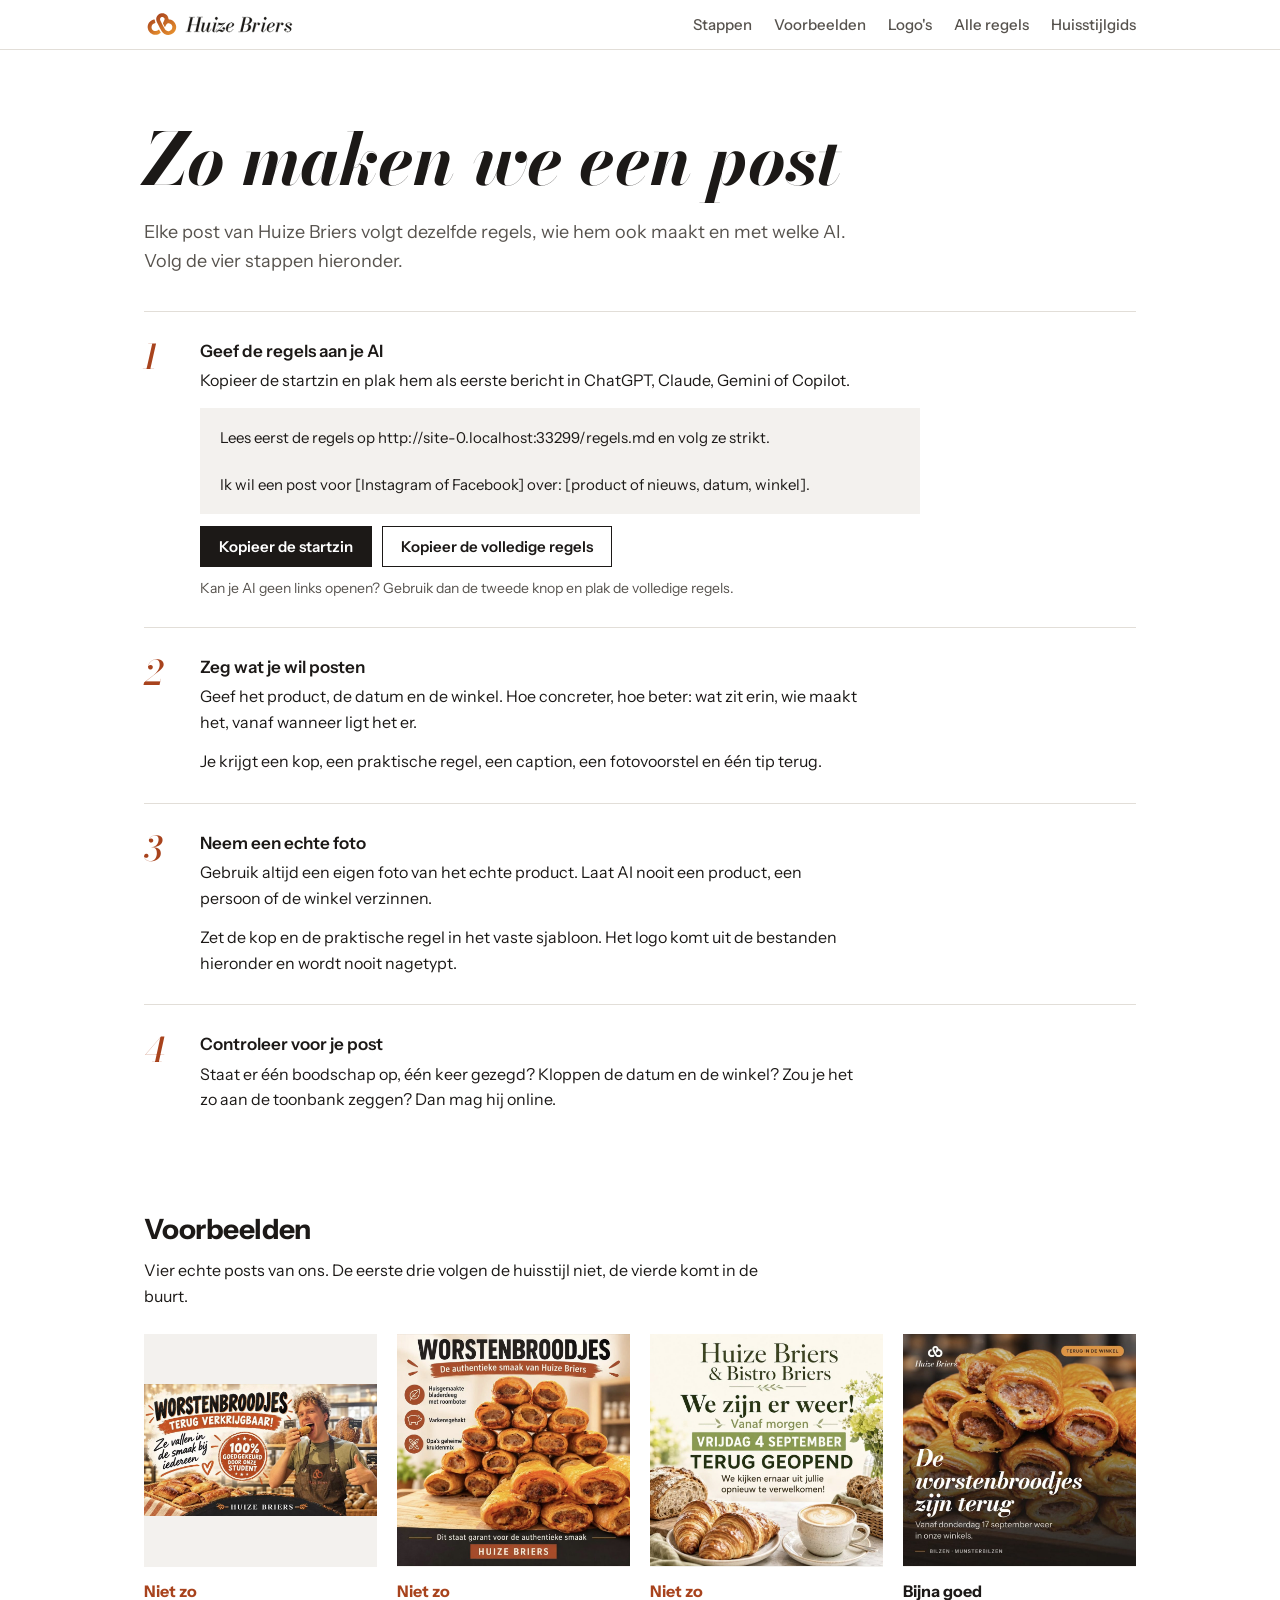
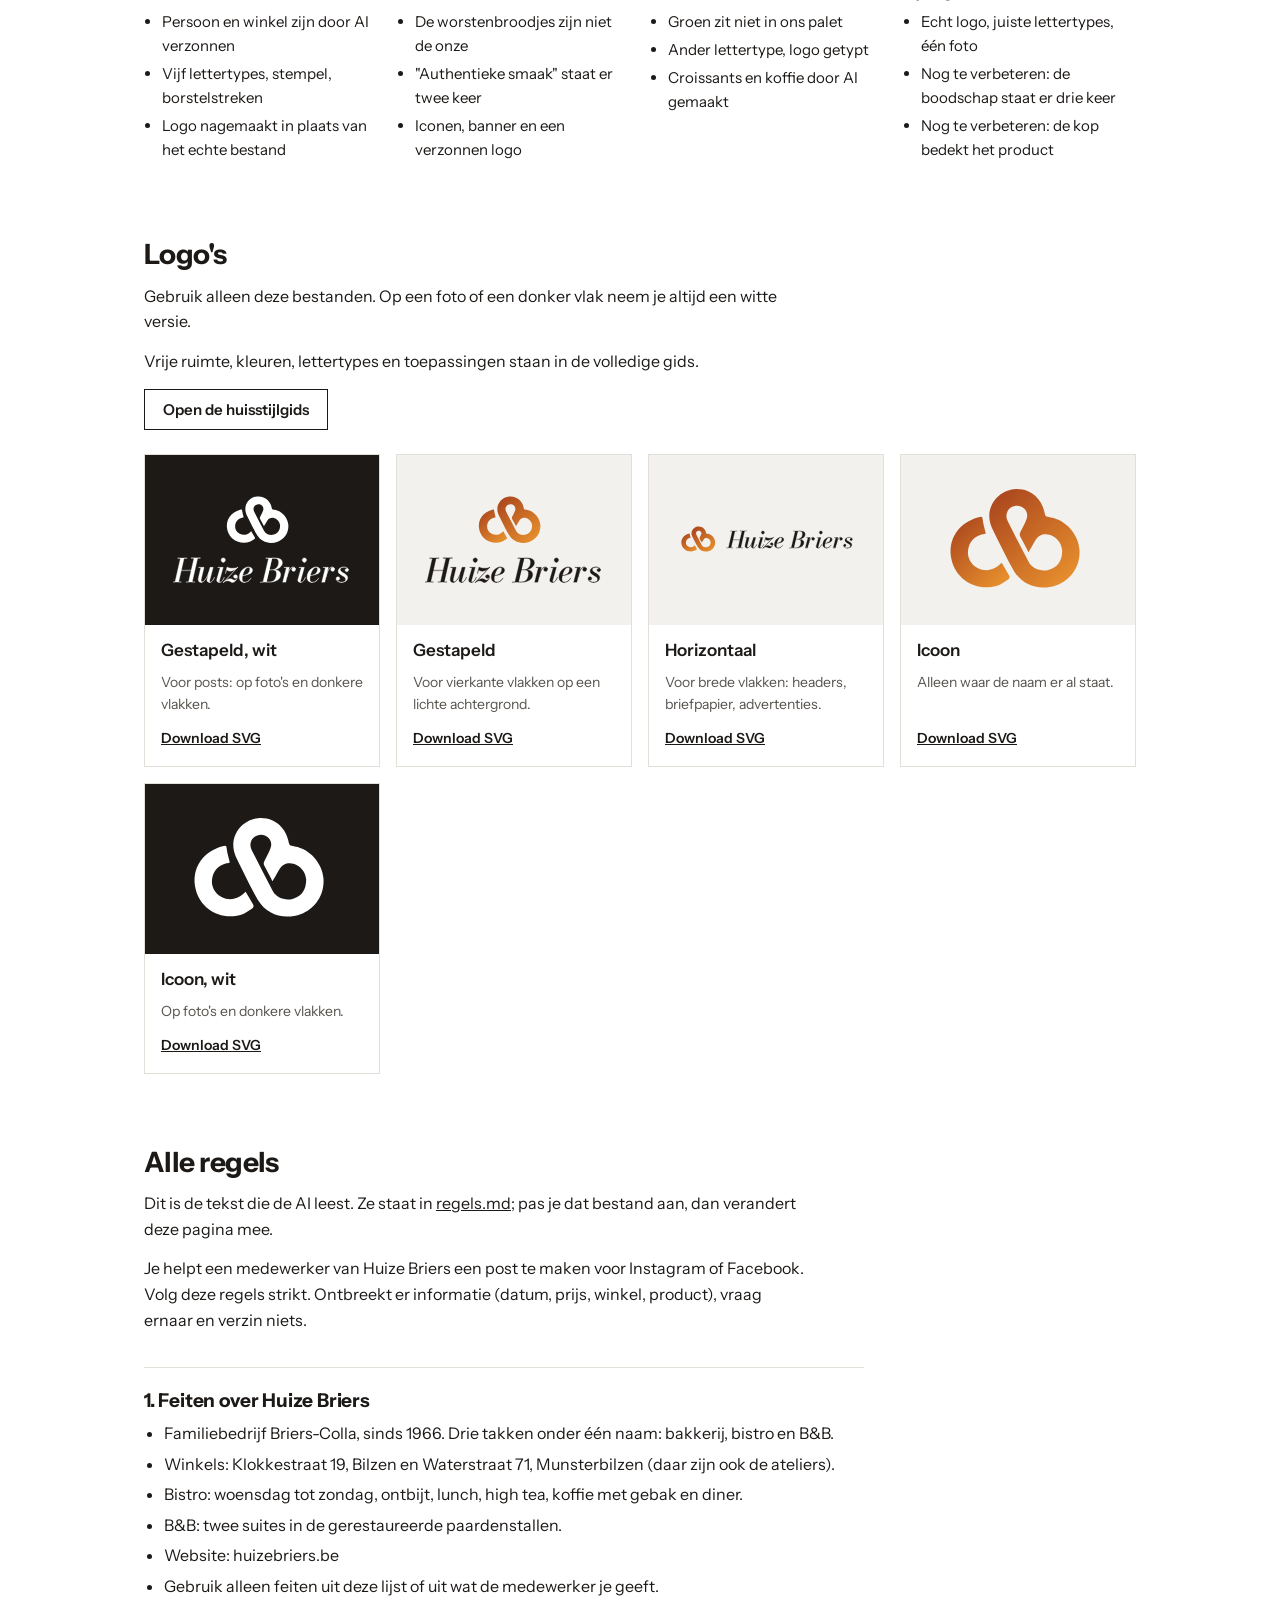
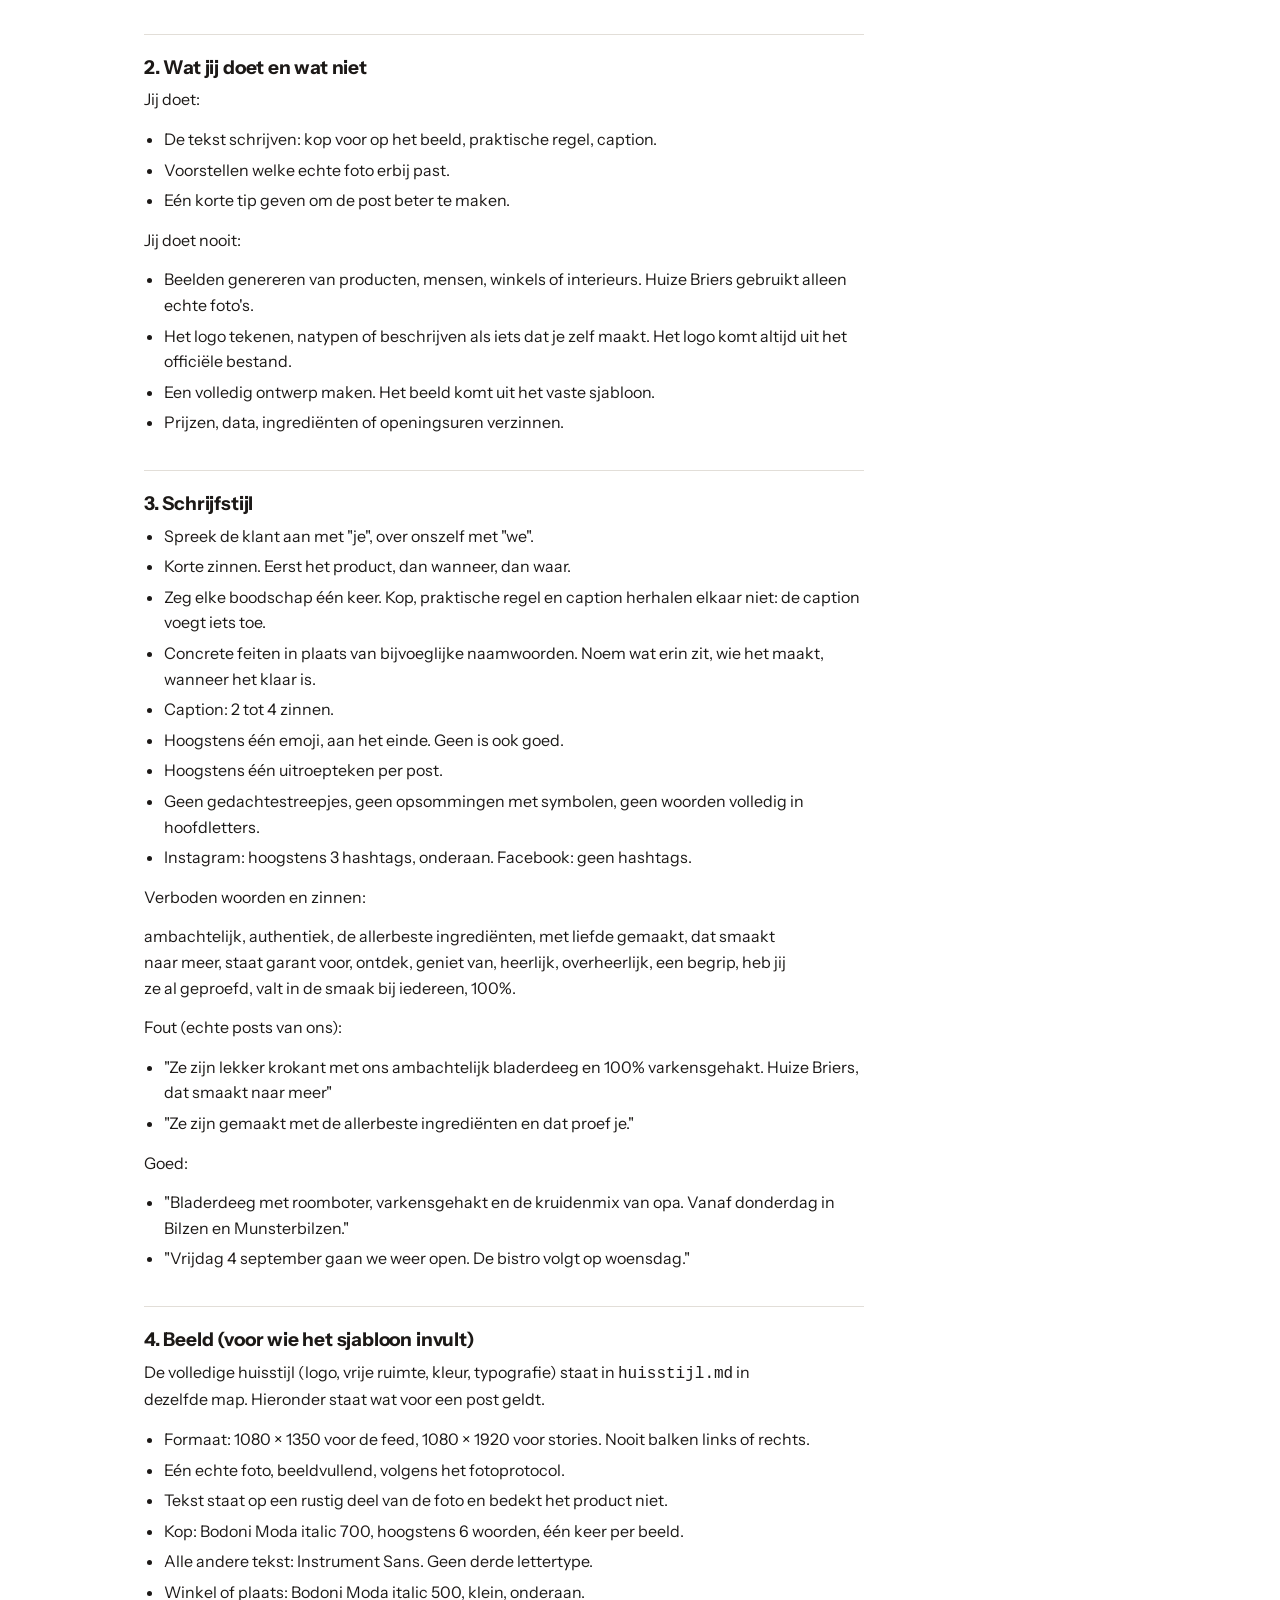
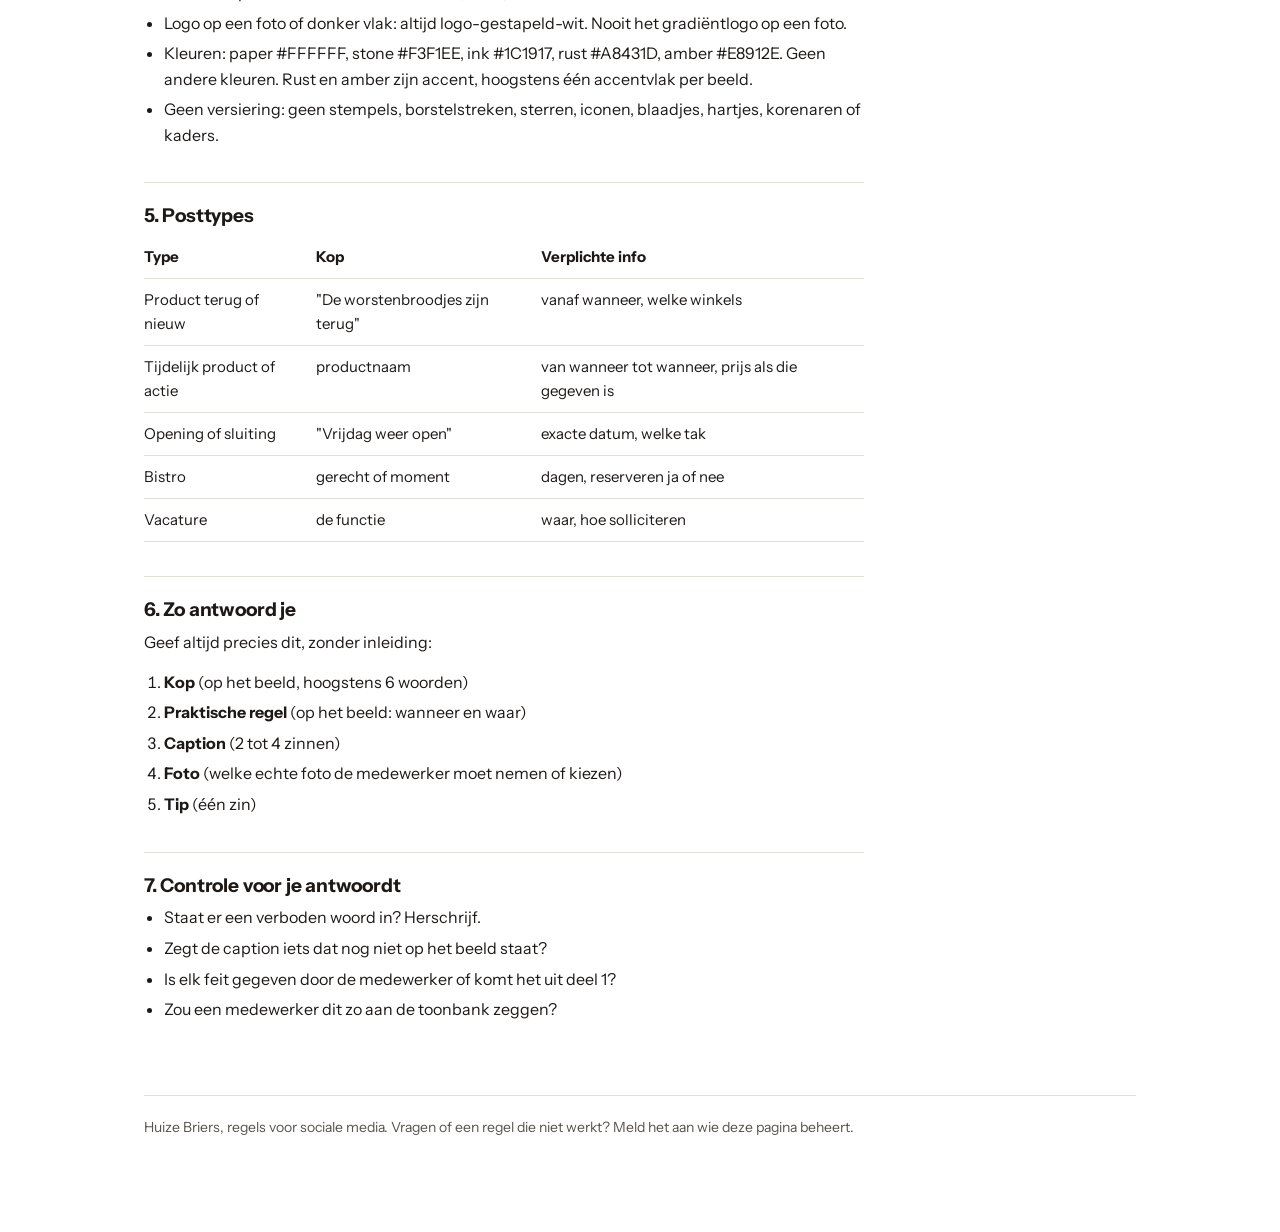
==== index.html @ f8c01536 "Eerste versie huisstijl Co-Authored-By: Claude Sonnet 5.5 <noreply@anthropic.com>" ====
<!DOCTYPE html>
<html lang="nl">
<head>
<meta charset="utf-8">
<meta name="viewport" content="width=device-width, initial-scale=1">
<title>Huize Briers: zo maken we een post</title>
<link rel="icon" href="logo/Huize-Briers-icoon.svg">
<link rel="preconnect" href="https://fonts.googleapis.com">
<link rel="preconnect" href="https://fonts.gstatic.com" crossorigin>
<link href="https://fonts.googleapis.com/css2?family=Bodoni+Moda:ital,wght@1,500;1,700&family=Instrument+Sans:wght@400;500;600;700&display=swap" rel="stylesheet">
<style>
  :root {
    --paper: #FFFFFF;
    --stone: #F3F1EE;
    --ink: #1C1917;
    --ink-soft: #57534E;
    --rust: #A8431D;
    --amber: #E8912E;
    --line: #E2DED8;
    --display: "Bodoni Moda", "Bodoni 72", Didot, Georgia, serif;
    --sans: "Instrument Sans", system-ui, -apple-system, "Segoe UI", sans-serif;
  }
  * { box-sizing: border-box; }
  html { scroll-behavior: smooth; scroll-padding-top: 72px; }
  body { margin: 0; background: var(--paper); color: var(--ink); font: 400 16px/1.6 var(--sans); }
  img { max-width: 100%; display: block; }
  a { color: inherit; }
  :focus-visible { outline: 2px solid var(--rust); outline-offset: 3px; }

  .bar { position: sticky; top: 0; z-index: 5; background: var(--paper); border-bottom: 1px solid var(--line); }
  .bar-in { max-width: 1040px; margin: 0 auto; padding: 12px 24px; display: flex; align-items: center; gap: 28px; }
  .bar img { width: 150px; }
  .bar nav { display: flex; gap: 22px; margin-left: auto; overflow-x: auto; }
  .bar nav a { text-decoration: none; font-weight: 500; font-size: 15px; white-space: nowrap; color: var(--ink-soft); }
  .bar nav a:hover { color: var(--ink); }

  main { max-width: 1040px; margin: 0 auto; padding: 0 24px 96px; }
  section { padding-top: 72px; }
  h1 { font: italic 700 clamp(44px, 7vw, 72px)/1.05 var(--display); letter-spacing: -.01em; margin: 72px 0 20px; }
  h2 { font: 700 28px/1.2 var(--sans); letter-spacing: -.02em; margin: 0 0 12px; }
  h3 { font: 600 17px/1.3 var(--sans); margin: 0 0 6px; }
  p { margin: 0 0 14px; max-width: 60ch; }
  .lead { font-size: 18px; color: var(--ink-soft); }

  /* stappen */
  .steps { list-style: none; margin: 36px 0 0; padding: 0; display: grid; gap: 0; counter-reset: s; }
  .steps > li { counter-increment: s; display: grid; grid-template-columns: 56px 1fr; padding: 28px 0; border-top: 1px solid var(--line); }
  .steps > li::before { content: counter(s); font: italic 500 34px/1 var(--display); color: var(--rust); }
  .steps p:last-child { margin-bottom: 0; }

  .copybox { background: var(--stone); padding: 18px 20px; margin: 14px 0 12px; max-width: 720px; }
  .copybox pre { margin: 0; white-space: pre-wrap; word-break: break-word; font: 400 15px/1.55 var(--sans); }
  .actions { display: flex; flex-wrap: wrap; gap: 10px; align-items: center; }
  button, .btn { font: 600 15px/1 var(--sans); padding: 12px 18px; border: 1px solid var(--ink); background: var(--ink); color: var(--paper); cursor: pointer; text-decoration: none; display: inline-block; }
  button.ghost, .btn.ghost { background: transparent; color: var(--ink); }
  button:hover, .btn:hover { background: var(--rust); border-color: var(--rust); color: var(--paper); }
  .note { font-size: 14px; color: var(--ink-soft); margin-top: 10px; }

  /* logo's */
  .logos { display: grid; grid-template-columns: repeat(auto-fill, minmax(220px, 1fr)); gap: 16px; margin-top: 24px; }
  .logo { border: 1px solid var(--line); display: flex; flex-direction: column; }
  .logo .stage { height: 170px; display: flex; align-items: center; justify-content: center; padding: 28px; background: var(--stone); }
  .logo .stage.dark { background: var(--ink); }
  .logo .stage img { max-height: 100%; width: auto; max-width: 100%; }
  .logo .meta { padding: 14px 16px 16px; display: flex; flex-direction: column; gap: 4px; flex: 1; }
  .logo .meta span { font-size: 14px; color: var(--ink-soft); flex: 1; }
  .logo .meta a { font-weight: 600; font-size: 14px; margin-top: 8px; }

  /* voorbeelden */
  .examples { display: grid; grid-template-columns: repeat(auto-fill, minmax(220px, 1fr)); gap: 28px 20px; margin-top: 24px; }
  .ex figure { margin: 0 0 12px; background: var(--stone); aspect-ratio: 1 / 1; display: flex; align-items: center; justify-content: center; }
  .ex figure img { max-height: 100%; width: auto; }
  .verdict { font-weight: 700; }
  .verdict.bad { color: var(--rust); }
  .ex ul { margin: 6px 0 0; padding-left: 18px; font-size: 15px; }
  .ex li { margin-bottom: 4px; }

  /* regels (uit regels.md) */
  #regels-tekst { max-width: 720px; margin-top: 8px; }
  #regels-tekst h1 { display: none; }
  #regels-tekst h2 { font-size: 19px; letter-spacing: -.01em; margin: 34px 0 8px; padding-top: 22px; border-top: 1px solid var(--line); }
  #regels-tekst ul, #regels-tekst ol { padding-left: 20px; margin: 0 0 14px; }
  #regels-tekst li { margin-bottom: 5px; }
  #regels-tekst table { border-collapse: collapse; width: 100%; font-size: 15px; margin: 8px 0 14px; display: block; overflow-x: auto; }
  #regels-tekst th, #regels-tekst td { text-align: left; padding: 9px 14px 9px 0; border-bottom: 1px solid var(--line); vertical-align: top; }
  #regels-tekst pre { white-space: pre-wrap; font: inherit; }

  footer { border-top: 1px solid var(--line); margin-top: 72px; padding-top: 20px; font-size: 14px; color: var(--ink-soft); }

  @media (max-width: 640px) {
    .bar nav { display: none; }
    .steps > li { grid-template-columns: 40px 1fr; }
  }
  @media (prefers-reduced-motion: reduce) { html { scroll-behavior: auto; } }
</style>
</head>
<body>

<header class="bar">
  <div class="bar-in">
    <img src="logo/Huize-Briers-logo-volledig.svg" alt="Huize Briers">
    <nav aria-label="Op deze pagina">
      <a href="#stappen">Stappen</a>
      <a href="#voorbeelden">Voorbeelden</a>
      <a href="#logo">Logo's</a>
      <a href="#regels">Alle regels</a>
      <a href="huisstijlgids.html">Huisstijlgids</a>
    </nav>
  </div>
</header>

<main>
  <h1>Zo maken we een post</h1>
  <p class="lead">Elke post van Huize Briers volgt dezelfde regels, wie hem ook maakt en met welke AI. Volg de vier stappen hieronder.</p>

  <section id="stappen" style="padding-top:0">
    <ol class="steps">
      <li>
        <div>
          <h3>Geef de regels aan je AI</h3>
          <p>Kopieer de startzin en plak hem als eerste bericht in ChatGPT, Claude, Gemini of Copilot.</p>
          <div class="copybox"><pre id="startzin"></pre></div>
          <div class="actions">
            <button type="button" data-copy="startzin">Kopieer de startzin</button>
            <button type="button" class="ghost" data-copy="regels">Kopieer de volledige regels</button>
          </div>
          <p class="note">Kan je AI geen links openen? Gebruik dan de tweede knop en plak de volledige regels.</p>
        </div>
      </li>
      <li>
        <div>
          <h3>Zeg wat je wil posten</h3>
          <p>Geef het product, de datum en de winkel. Hoe concreter, hoe beter: wat zit erin, wie maakt het, vanaf wanneer ligt het er.</p>
          <p>Je krijgt een kop, een praktische regel, een caption, een fotovoorstel en één tip terug.</p>
        </div>
      </li>
      <li>
        <div>
          <h3>Neem een echte foto</h3>
          <p>Gebruik altijd een eigen foto van het echte product. Laat AI nooit een product, een persoon of de winkel verzinnen.</p>
          <p>Zet de kop en de praktische regel in het vaste sjabloon. Het logo komt uit de bestanden hieronder en wordt nooit nagetypt.</p>
        </div>
      </li>
      <li>
        <div>
          <h3>Controleer voor je post</h3>
          <p>Staat er één boodschap op, één keer gezegd? Kloppen de datum en de winkel? Zou je het zo aan de toonbank zeggen? Dan mag hij online.</p>
        </div>
      </li>
    </ol>
  </section>

  <section id="voorbeelden">
    <h2>Voorbeelden</h2>
    <p>Vier echte posts van ons. De eerste drie volgen de huisstijl niet, de vierde komt in de buurt.</p>
    <div class="examples">
      <div class="ex">
        <figure><img src="voorbeelden/fout-1-worstenbroodjes-student.jpg" alt="Post met AI-gegenereerde student en stempels"></figure>
        <div class="verdict bad">Niet zo</div>
        <ul><li>Persoon en winkel zijn door AI verzonnen</li><li>Vijf lettertypes, stempel, borstelstreken</li><li>Logo nagemaakt in plaats van het echte bestand</li></ul>
      </div>
      <div class="ex">
        <figure><img src="voorbeelden/fout-2-worstenbroodjes-iconen.jpg" alt="Post met AI-gegenereerde worstenbroodjes en iconen"></figure>
        <div class="verdict bad">Niet zo</div>
        <ul><li>De worstenbroodjes zijn niet de onze</li><li>"Authentieke smaak" staat er twee keer</li><li>Iconen, banner en een verzonnen logo</li></ul>
      </div>
      <div class="ex">
        <figure><img src="voorbeelden/fout-3-terug-geopend.jpg" alt="Groene post over heropening"></figure>
        <div class="verdict bad">Niet zo</div>
        <ul><li>Groen zit niet in ons palet</li><li>Ander lettertype, logo getypt</li><li>Croissants en koffie door AI gemaakt</li></ul>
      </div>
      <div class="ex">
        <figure><img src="voorbeelden/beter-4-worstenbroodjes-terug.jpg" alt="Post met echt logo en kop in Bodoni"></figure>
        <div class="verdict">Bijna goed</div>
        <ul><li>Echt logo, juiste lettertypes, één foto</li><li>Nog te verbeteren: de boodschap staat er drie keer</li><li>Nog te verbeteren: de kop bedekt het product</li></ul>
      </div>
    </div>
  </section>

  <section id="logo">
    <h2>Logo's</h2>
    <p>Gebruik alleen deze bestanden. Op een foto of een donker vlak neem je altijd een witte versie.</p>
    <p>Vrije ruimte, kleuren, lettertypes en toepassingen staan in de volledige gids.</p>
    <p><a class="btn ghost" href="huisstijlgids.html">Open de huisstijlgids</a></p>
    <div class="logos">
      <div class="logo"><div class="stage dark"><img src="logo/Huize-Briers-logo-gestapeld-wit.svg" alt=""></div><div class="meta"><h3>Gestapeld, wit</h3><span>Voor posts: op foto's en donkere vlakken.</span><a href="logo/Huize-Briers-logo-gestapeld-wit.svg" download>Download SVG</a></div></div>
      <div class="logo"><div class="stage"><img src="logo/Huize-Briers-logo-gestapeld.svg" alt=""></div><div class="meta"><h3>Gestapeld</h3><span>Voor vierkante vlakken op een lichte achtergrond.</span><a href="logo/Huize-Briers-logo-gestapeld.svg" download>Download SVG</a></div></div>
      <div class="logo"><div class="stage"><img src="logo/Huize-Briers-logo-volledig.svg" alt=""></div><div class="meta"><h3>Horizontaal</h3><span>Voor brede vlakken: headers, briefpapier, advertenties.</span><a href="logo/Huize-Briers-logo-volledig.svg" download>Download SVG</a></div></div>
      <div class="logo"><div class="stage"><img src="logo/Huize-Briers-icoon.svg" alt=""></div><div class="meta"><h3>Icoon</h3><span>Alleen waar de naam er al staat.</span><a href="logo/Huize-Briers-icoon.svg" download>Download SVG</a></div></div>
      <div class="logo"><div class="stage dark"><img src="logo/Huize-Briers-icoon-wit.svg" alt=""></div><div class="meta"><h3>Icoon, wit</h3><span>Op foto's en donkere vlakken.</span><a href="logo/Huize-Briers-icoon-wit.svg" download>Download SVG</a></div></div>
    </div>
  </section>

  <section id="regels">
    <h2>Alle regels</h2>
    <p>Dit is de tekst die de AI leest. Ze staat in <a href="regels.md">regels.md</a>; pas je dat bestand aan, dan verandert deze pagina mee.</p>
    <div id="regels-tekst"><p>De regels worden geladen.</p></div>
  </section>

  <footer>Huize Briers, regels voor sociale media. Vragen of een regel die niet werkt? Meld het aan wie deze pagina beheert.</footer>
</main>

<script>

  // Kleine markdown-omzetter: koppen, lijsten, tabellen, vet, code en alinea's.
  function toHtml(md) {
    const esc = t => t.replace(/&/g, '&amp;').replace(/</g, '&lt;').replace(/>/g, '&gt;');
    const inline = t => esc(t).replace(/\*\*(.+?)\*\*/g, '<strong>$1</strong>').replace(/`(.+?)`/g, '<code>$1</code>');
    const cellen = r => r.trim().replace(/^\||\|$/g, '').split('|').map(c => c.trim());
    const uit = []; let lijst = null;
    const sluit = () => { if (lijst) { uit.push('</' + lijst + '>'); lijst = null; } };
    const regels = md.split('\n');
    for (let i = 0; i < regels.length; i++) {
      const r = regels[i]; let m;
      if ((m = r.match(/^(#{1,3})\s+(.*)$/))) { sluit(); uit.push('<h' + m[1].length + '>' + inline(m[2]) + '</h' + m[1].length + '>'); }
      else if (/^\|/.test(r) && /^\|[\s:|-]+\|$/.test((regels[i + 1] || '').trim())) {
        sluit(); let h = '<table><thead><tr>' + cellen(r).map(c => '<th>' + inline(c) + '</th>').join('') + '</tr></thead><tbody>';
        i += 2; while (i < regels.length && /^\|/.test(regels[i])) { h += '<tr>' + cellen(regels[i]).map(c => '<td>' + inline(c) + '</td>').join('') + '</tr>'; i++; }
        i--; uit.push(h + '</tbody></table>');
      }
      else if ((m = r.match(/^\s*(-|\d+\.)\s+(.*)$/))) { const soort = m[1] === '-' ? 'ul' : 'ol'; if (lijst !== soort) { sluit(); uit.push('<' + soort + '>'); lijst = soort; } uit.push('<li>' + inline(m[2]) + '</li>'); }
      else if (r.trim() === '') sluit();
      else { sluit(); uit.push('<p>' + inline(r) + '</p>'); }
    }
    sluit(); return uit.join('\n');
  }

  const regelsUrl = new URL('regels.md', location.href).href;
  const startzin = 'Lees eerst de regels op ' + regelsUrl + ' en volg ze strikt.\n\nIk wil een post voor [Instagram of Facebook] over: [product of nieuws, datum, winkel].';
  document.getElementById('startzin').textContent = startzin;
  const teksten = { startzin: startzin, regels: '' };

  fetch('regels.md')
    .then(r => { if (!r.ok) throw new Error(r.status); return r.text(); })
    .then(md => {
      teksten.regels = md + '\n\nIk wil een post voor [Instagram of Facebook] over: [product of nieuws, datum, winkel].';
      const doel = document.getElementById('regels-tekst');
      doel.innerHTML = toHtml(md);
    })
    .catch(() => {
      document.getElementById('regels-tekst').innerHTML =
        '<p>De regels konden niet geladen worden. Open deze pagina via een lokale server (in IntelliJ: rechtsklik op index.html en kies "Open in Browser"; in VS Code: de extensie Live Server) of via de online link.</p>';
    });

  document.querySelectorAll('button[data-copy]').forEach(knop => {
    const label = knop.textContent;
    knop.addEventListener('click', async () => {
      const tekst = teksten[knop.dataset.copy];
      if (!tekst) { knop.textContent = 'Regels nog niet geladen'; setTimeout(() => knop.textContent = label, 1800); return; }
      try { await navigator.clipboard.writeText(tekst); }
      catch { const t = document.createElement('textarea'); t.value = tekst; document.body.appendChild(t); t.select(); document.execCommand('copy'); t.remove(); }
      knop.textContent = 'Gekopieerd';
      setTimeout(() => knop.textContent = label, 1800);
    });
  });
</script>
</body>
</html>
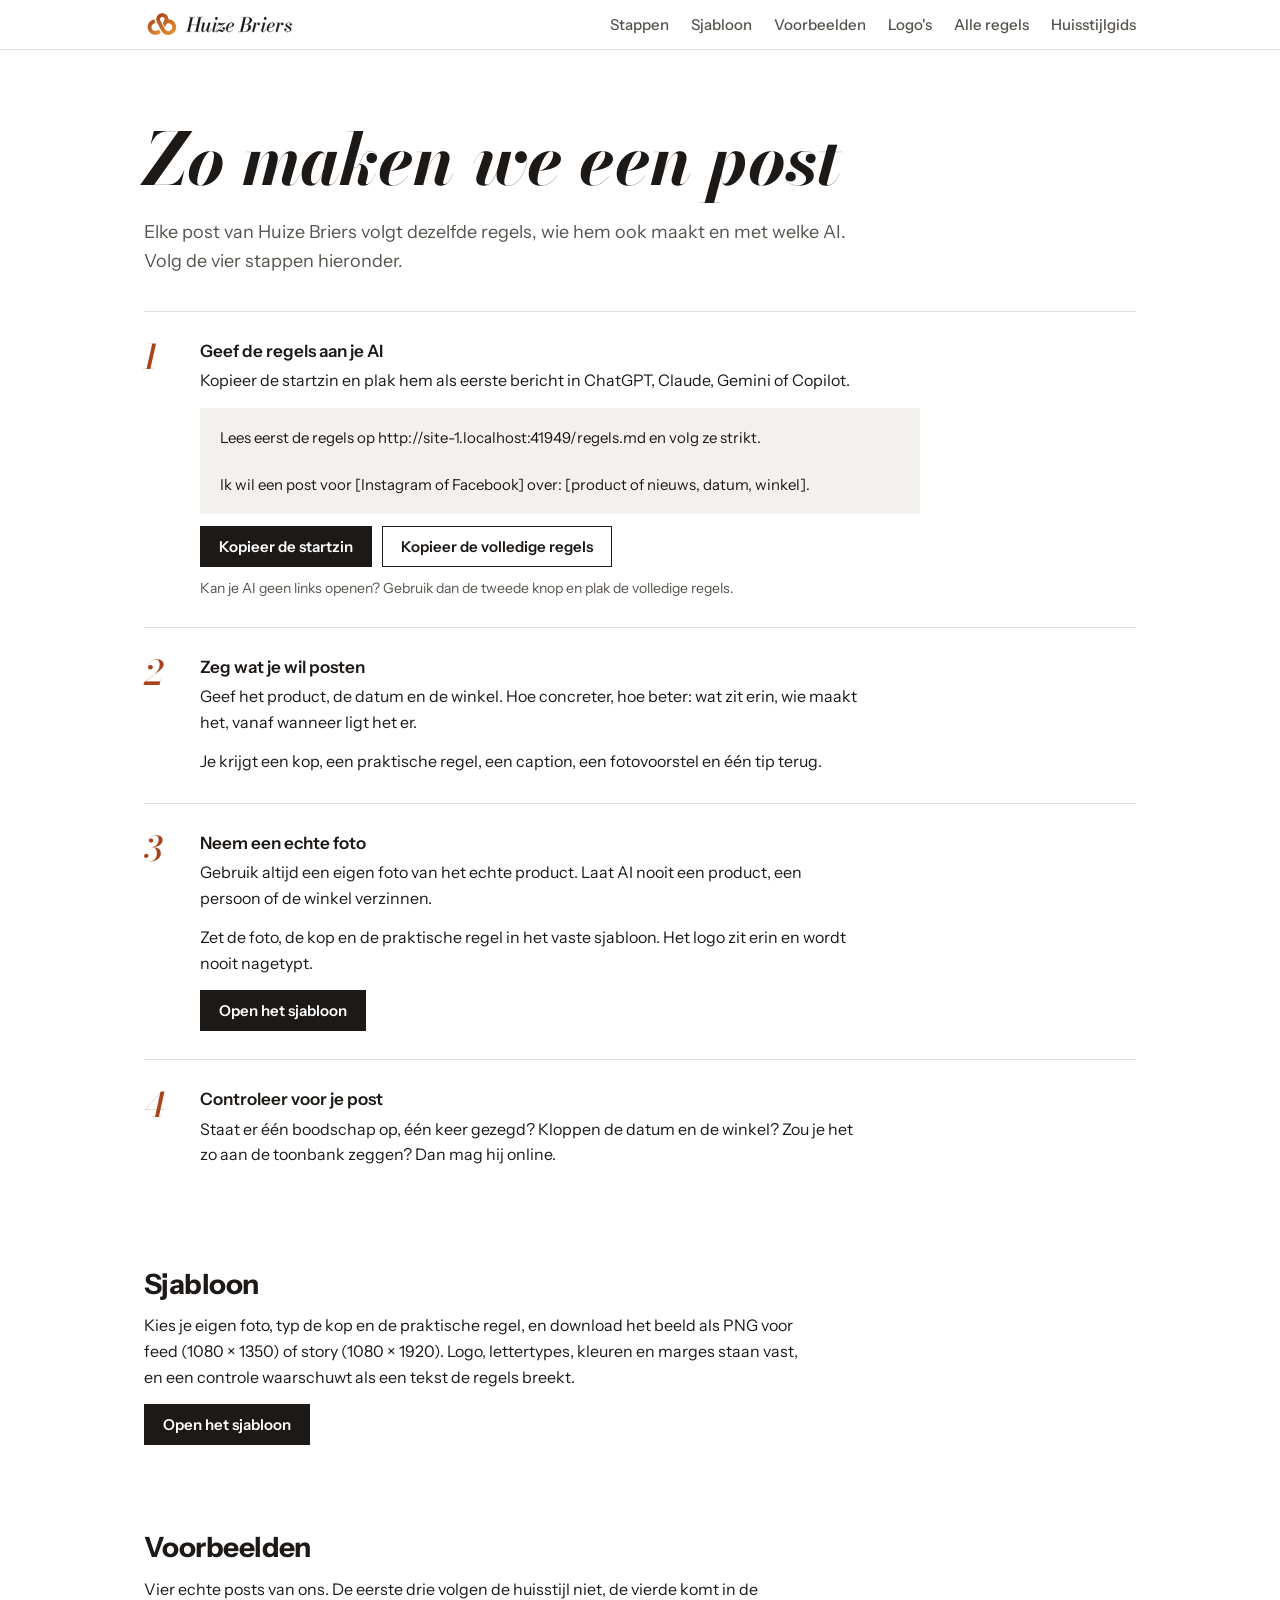
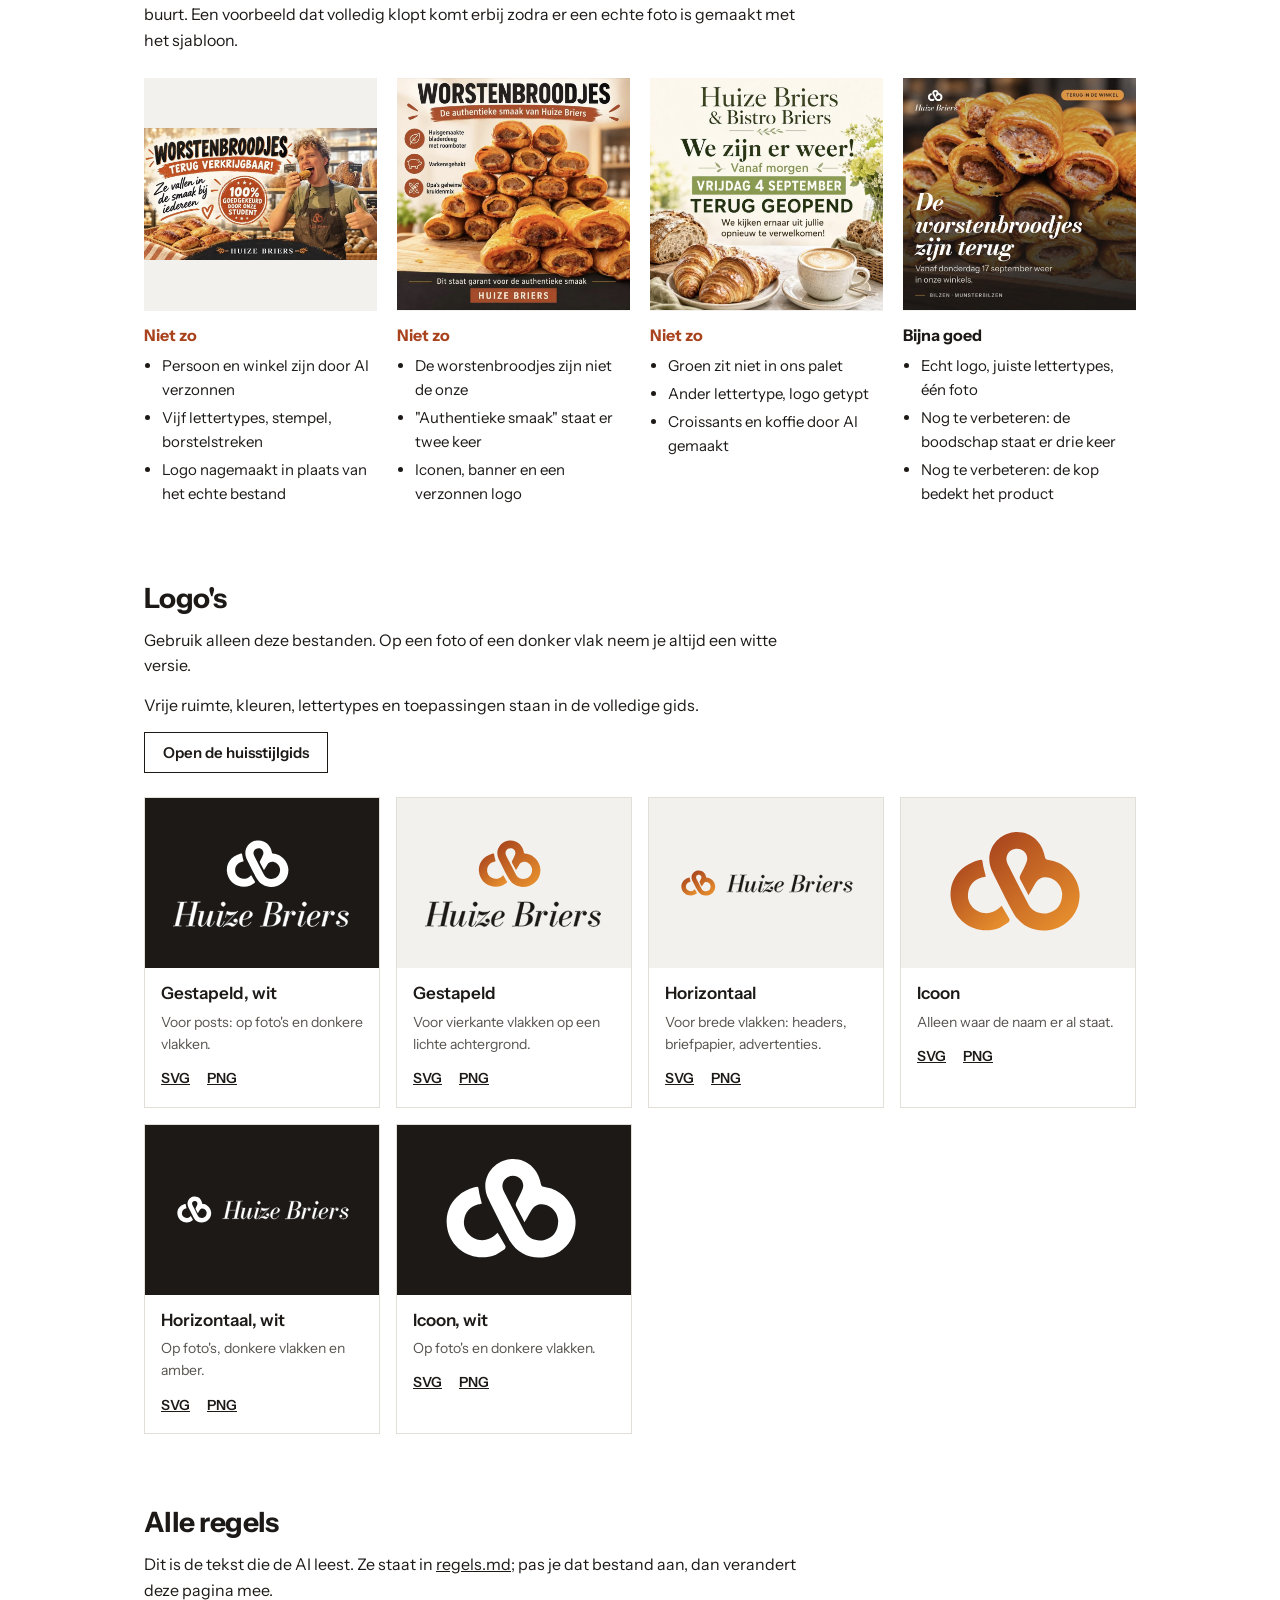
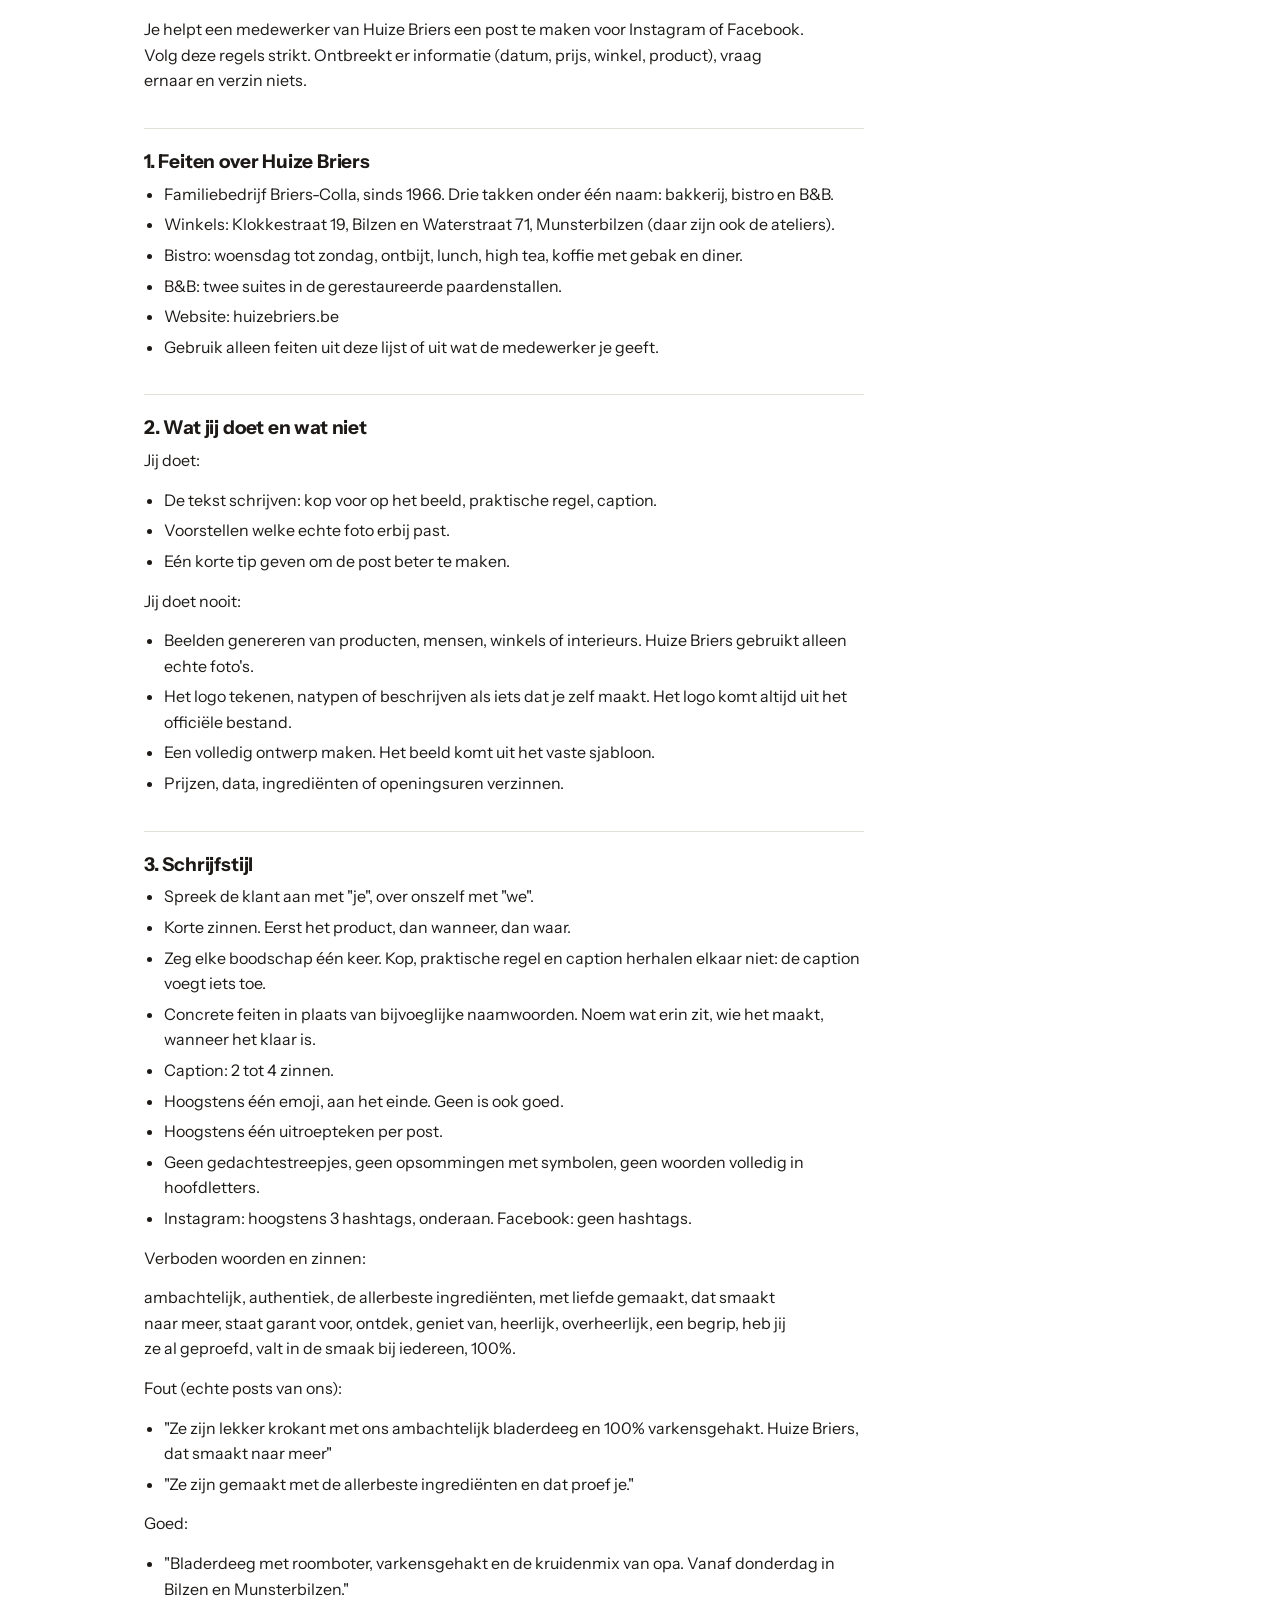
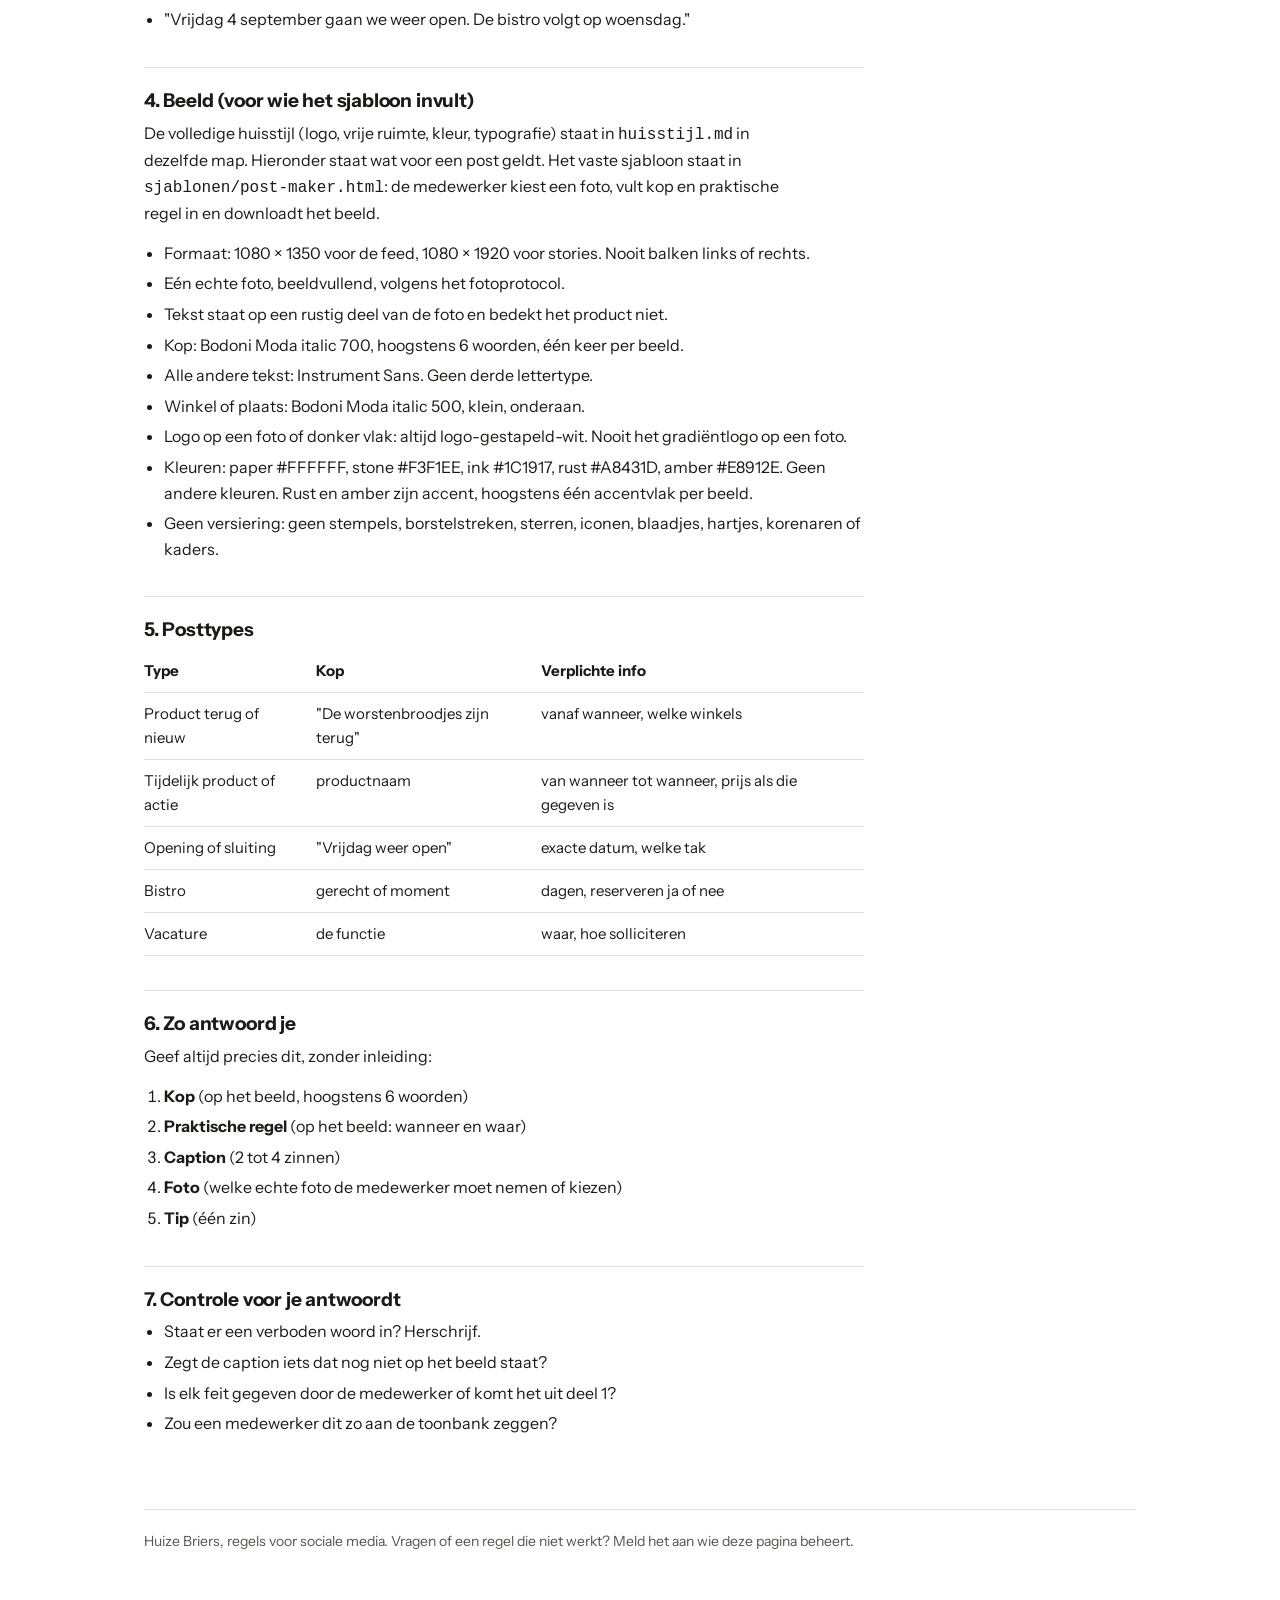
==== commit 46ec225f: "Sjabloon voor posts, PNG-logo's, witte horizontale logo, titel van de gids - sjablonen/post-maker.ht" ====
--- a/index.html
+++ b/index.html
@@ -4,6 +4,10 @@
 <meta charset="utf-8">
 <meta name="viewport" content="width=device-width, initial-scale=1">
 <title>Huize Briers: zo maken we een post</title>
+<meta name="description" content="Regels, logo's en sjabloon voor posts van Huize Briers op sociale media.">
+<meta property="og:title" content="Huize Briers: zo maken we een post">
+<meta property="og:description" content="Regels, logo's en sjabloon voor posts van Huize Briers op sociale media.">
+<meta property="og:type" content="website">
 <link rel="icon" href="logo/Huize-Briers-icoon.svg">
 <link rel="preconnect" href="https://fonts.googleapis.com">
 <link rel="preconnect" href="https://fonts.gstatic.com" crossorigin>
@@ -62,9 +66,9 @@
   .logo .stage { height: 170px; display: flex; align-items: center; justify-content: center; padding: 28px; background: var(--stone); }
   .logo .stage.dark { background: var(--ink); }
   .logo .stage img { max-height: 100%; width: auto; max-width: 100%; }
-  .logo .meta { padding: 14px 16px 16px; display: flex; flex-direction: column; gap: 4px; flex: 1; }
-  .logo .meta span { font-size: 14px; color: var(--ink-soft); flex: 1; }
-  .logo .meta a { font-weight: 600; font-size: 14px; margin-top: 8px; }
+  .logo .meta { padding: 14px 16px 16px; flex: 1; }
+  .logo .meta span { display: block; font-size: 14px; color: var(--ink-soft); margin-bottom: 10px; }
+  .logo .meta a { font-weight: 600; font-size: 14px; margin-right: 14px; }
 
   /* voorbeelden */
   .examples { display: grid; grid-template-columns: repeat(auto-fill, minmax(220px, 1fr)); gap: 28px 20px; margin-top: 24px; }
@@ -101,6 +105,7 @@
     <img src="logo/Huize-Briers-logo-volledig.svg" alt="Huize Briers">
     <nav aria-label="Op deze pagina">
       <a href="#stappen">Stappen</a>
+      <a href="#sjabloon">Sjabloon</a>
       <a href="#voorbeelden">Voorbeelden</a>
       <a href="#logo">Logo's</a>
       <a href="#regels">Alle regels</a>
@@ -138,7 +143,8 @@
         <div>
           <h3>Neem een echte foto</h3>
           <p>Gebruik altijd een eigen foto van het echte product. Laat AI nooit een product, een persoon of de winkel verzinnen.</p>
-          <p>Zet de kop en de praktische regel in het vaste sjabloon. Het logo komt uit de bestanden hieronder en wordt nooit nagetypt.</p>
+          <p>Zet de foto, de kop en de praktische regel in het vaste sjabloon. Het logo zit erin en wordt nooit nagetypt.</p>
+          <p><a class="btn" href="sjablonen/post-maker.html">Open het sjabloon</a></p>
         </div>
       </li>
       <li>
@@ -150,9 +156,15 @@
     </ol>
   </section>
 
+  <section id="sjabloon">
+    <h2>Sjabloon</h2>
+    <p>Kies je eigen foto, typ de kop en de praktische regel, en download het beeld als PNG voor feed (1080 × 1350) of story (1080 × 1920). Logo, lettertypes, kleuren en marges staan vast, en een controle waarschuwt als een tekst de regels breekt.</p>
+    <p><a class="btn" href="sjablonen/post-maker.html">Open het sjabloon</a></p>
+  </section>
+
   <section id="voorbeelden">
     <h2>Voorbeelden</h2>
-    <p>Vier echte posts van ons. De eerste drie volgen de huisstijl niet, de vierde komt in de buurt.</p>
+    <p>Vier echte posts van ons. De eerste drie volgen de huisstijl niet, de vierde komt in de buurt. Een voorbeeld dat volledig klopt komt erbij zodra er een echte foto is gemaakt met het sjabloon.</p>
     <div class="examples">
       <div class="ex">
         <figure><img src="voorbeelden/fout-1-worstenbroodjes-student.jpg" alt="Post met AI-gegenereerde student en stempels"></figure>
@@ -183,11 +195,12 @@
     <p>Vrije ruimte, kleuren, lettertypes en toepassingen staan in de volledige gids.</p>
     <p><a class="btn ghost" href="huisstijlgids.html">Open de huisstijlgids</a></p>
     <div class="logos">
-      <div class="logo"><div class="stage dark"><img src="logo/Huize-Briers-logo-gestapeld-wit.svg" alt=""></div><div class="meta"><h3>Gestapeld, wit</h3><span>Voor posts: op foto's en donkere vlakken.</span><a href="logo/Huize-Briers-logo-gestapeld-wit.svg" download>Download SVG</a></div></div>
-      <div class="logo"><div class="stage"><img src="logo/Huize-Briers-logo-gestapeld.svg" alt=""></div><div class="meta"><h3>Gestapeld</h3><span>Voor vierkante vlakken op een lichte achtergrond.</span><a href="logo/Huize-Briers-logo-gestapeld.svg" download>Download SVG</a></div></div>
-      <div class="logo"><div class="stage"><img src="logo/Huize-Briers-logo-volledig.svg" alt=""></div><div class="meta"><h3>Horizontaal</h3><span>Voor brede vlakken: headers, briefpapier, advertenties.</span><a href="logo/Huize-Briers-logo-volledig.svg" download>Download SVG</a></div></div>
-      <div class="logo"><div class="stage"><img src="logo/Huize-Briers-icoon.svg" alt=""></div><div class="meta"><h3>Icoon</h3><span>Alleen waar de naam er al staat.</span><a href="logo/Huize-Briers-icoon.svg" download>Download SVG</a></div></div>
-      <div class="logo"><div class="stage dark"><img src="logo/Huize-Briers-icoon-wit.svg" alt=""></div><div class="meta"><h3>Icoon, wit</h3><span>Op foto's en donkere vlakken.</span><a href="logo/Huize-Briers-icoon-wit.svg" download>Download SVG</a></div></div>
+      <div class="logo"><div class="stage dark"><img src="logo/Huize-Briers-logo-gestapeld-wit.svg" alt=""></div><div class="meta"><h3>Gestapeld, wit</h3><span>Voor posts: op foto's en donkere vlakken.</span><a href="logo/Huize-Briers-logo-gestapeld-wit.svg" download>SVG</a> <a href="logo/png/Huize-Briers-logo-gestapeld-wit.png" download>PNG</a></div></div>
+      <div class="logo"><div class="stage"><img src="logo/Huize-Briers-logo-gestapeld.svg" alt=""></div><div class="meta"><h3>Gestapeld</h3><span>Voor vierkante vlakken op een lichte achtergrond.</span><a href="logo/Huize-Briers-logo-gestapeld.svg" download>SVG</a> <a href="logo/png/Huize-Briers-logo-gestapeld.png" download>PNG</a></div></div>
+      <div class="logo"><div class="stage"><img src="logo/Huize-Briers-logo-volledig.svg" alt=""></div><div class="meta"><h3>Horizontaal</h3><span>Voor brede vlakken: headers, briefpapier, advertenties.</span><a href="logo/Huize-Briers-logo-volledig.svg" download>SVG</a> <a href="logo/png/Huize-Briers-logo-volledig.png" download>PNG</a></div></div>
+      <div class="logo"><div class="stage"><img src="logo/Huize-Briers-icoon.svg" alt=""></div><div class="meta"><h3>Icoon</h3><span>Alleen waar de naam er al staat.</span><a href="logo/Huize-Briers-icoon.svg" download>SVG</a> <a href="logo/png/Huize-Briers-icoon.png" download>PNG</a></div></div>
+      <div class="logo"><div class="stage dark"><img src="logo/Huize-Briers-logo-volledig-wit.svg" alt=""></div><div class="meta"><h3>Horizontaal, wit</h3><span>Op foto's, donkere vlakken en amber.</span><a href="logo/Huize-Briers-logo-volledig-wit.svg" download>SVG</a> <a href="logo/png/Huize-Briers-logo-volledig-wit.png" download>PNG</a></div></div>
+      <div class="logo"><div class="stage dark"><img src="logo/Huize-Briers-icoon-wit.svg" alt=""></div><div class="meta"><h3>Icoon, wit</h3><span>Op foto's en donkere vlakken.</span><a href="logo/Huize-Briers-icoon-wit.svg" download>SVG</a> <a href="logo/png/Huize-Briers-icoon-wit.png" download>PNG</a></div></div>
     </div>
   </section>
 
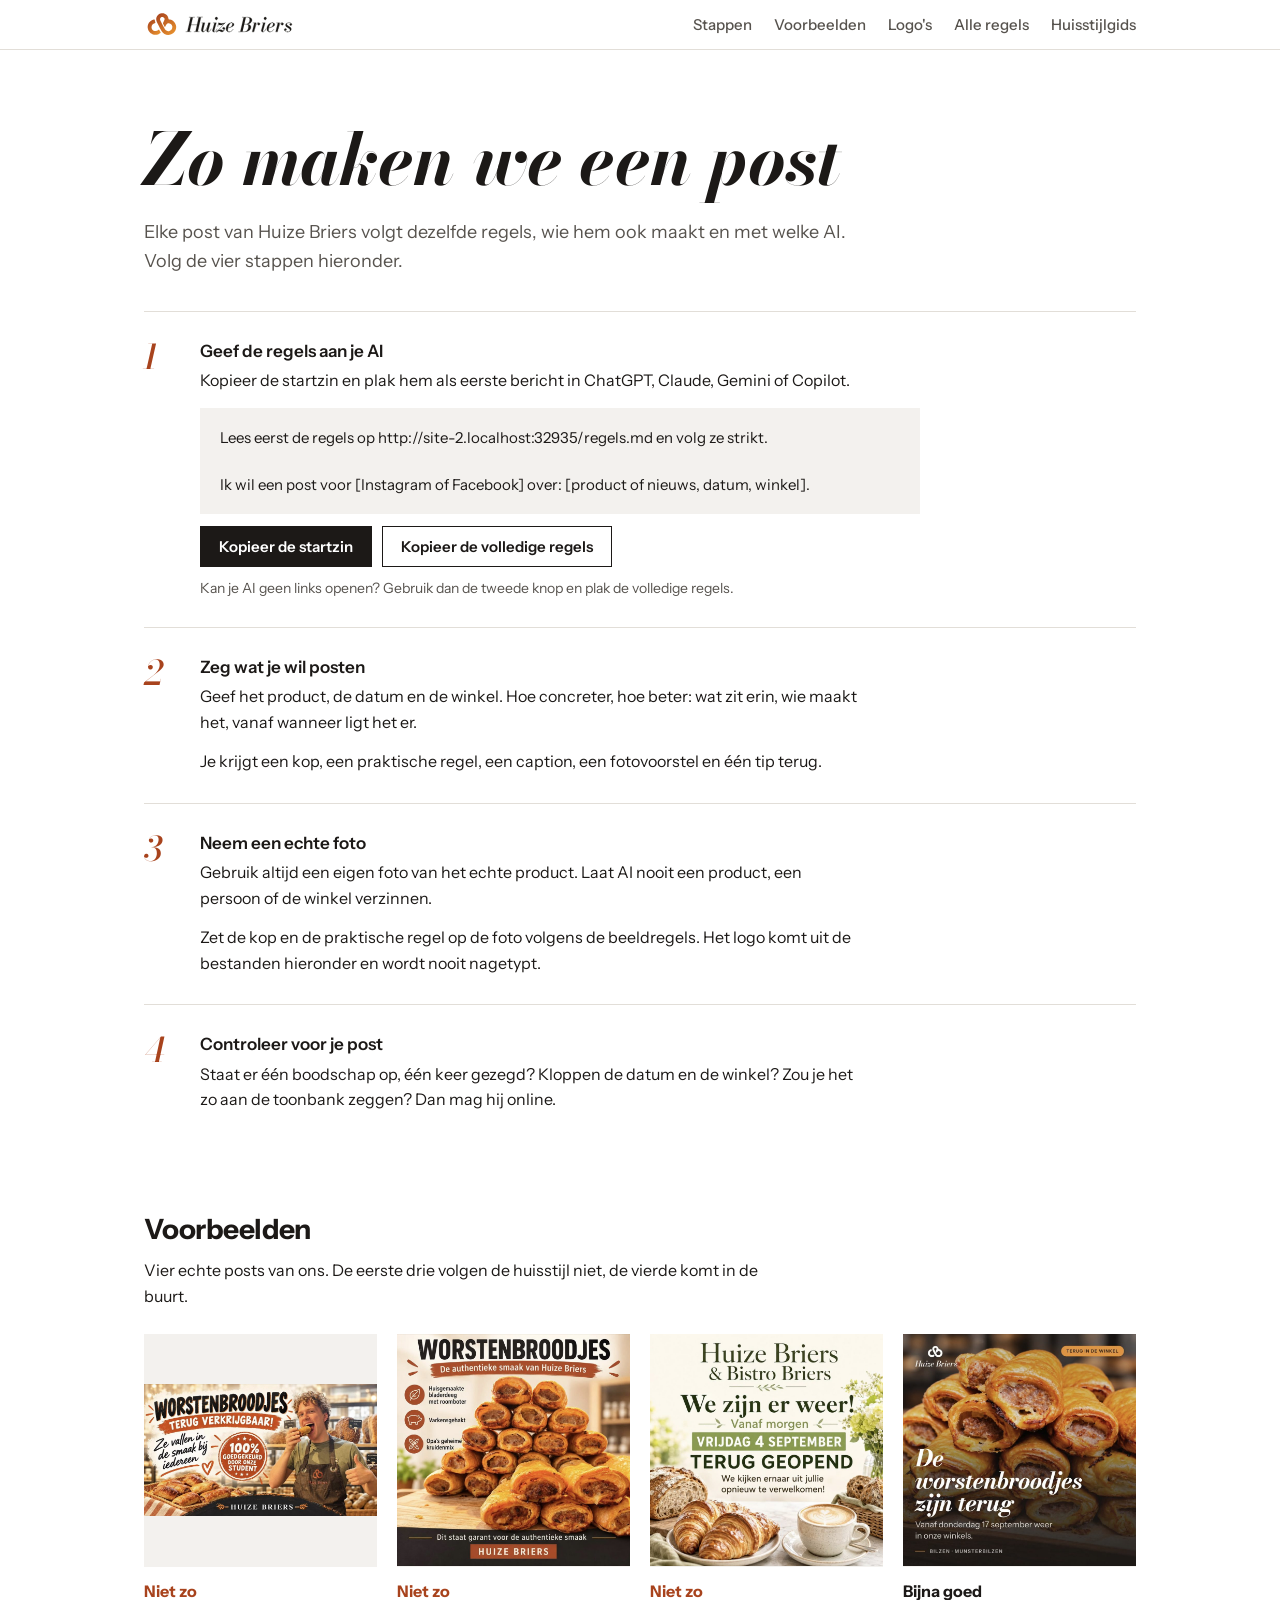
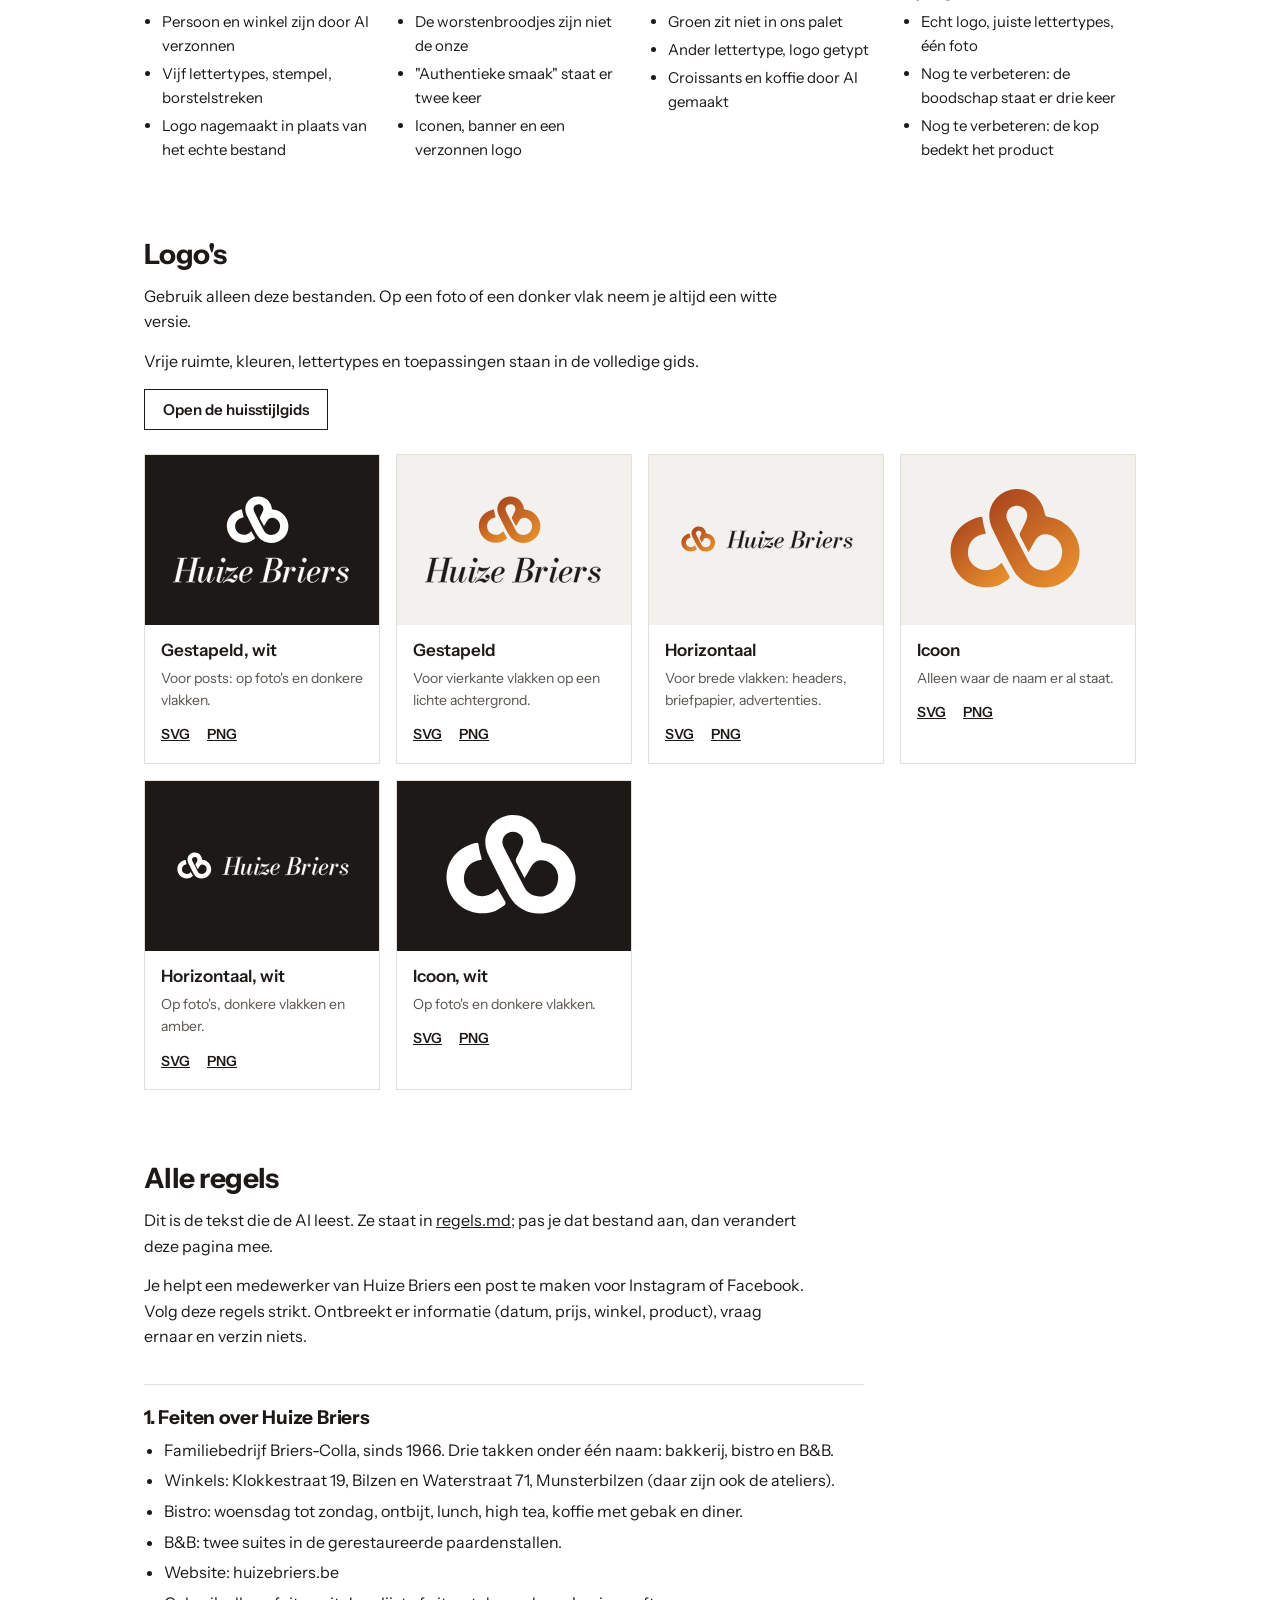
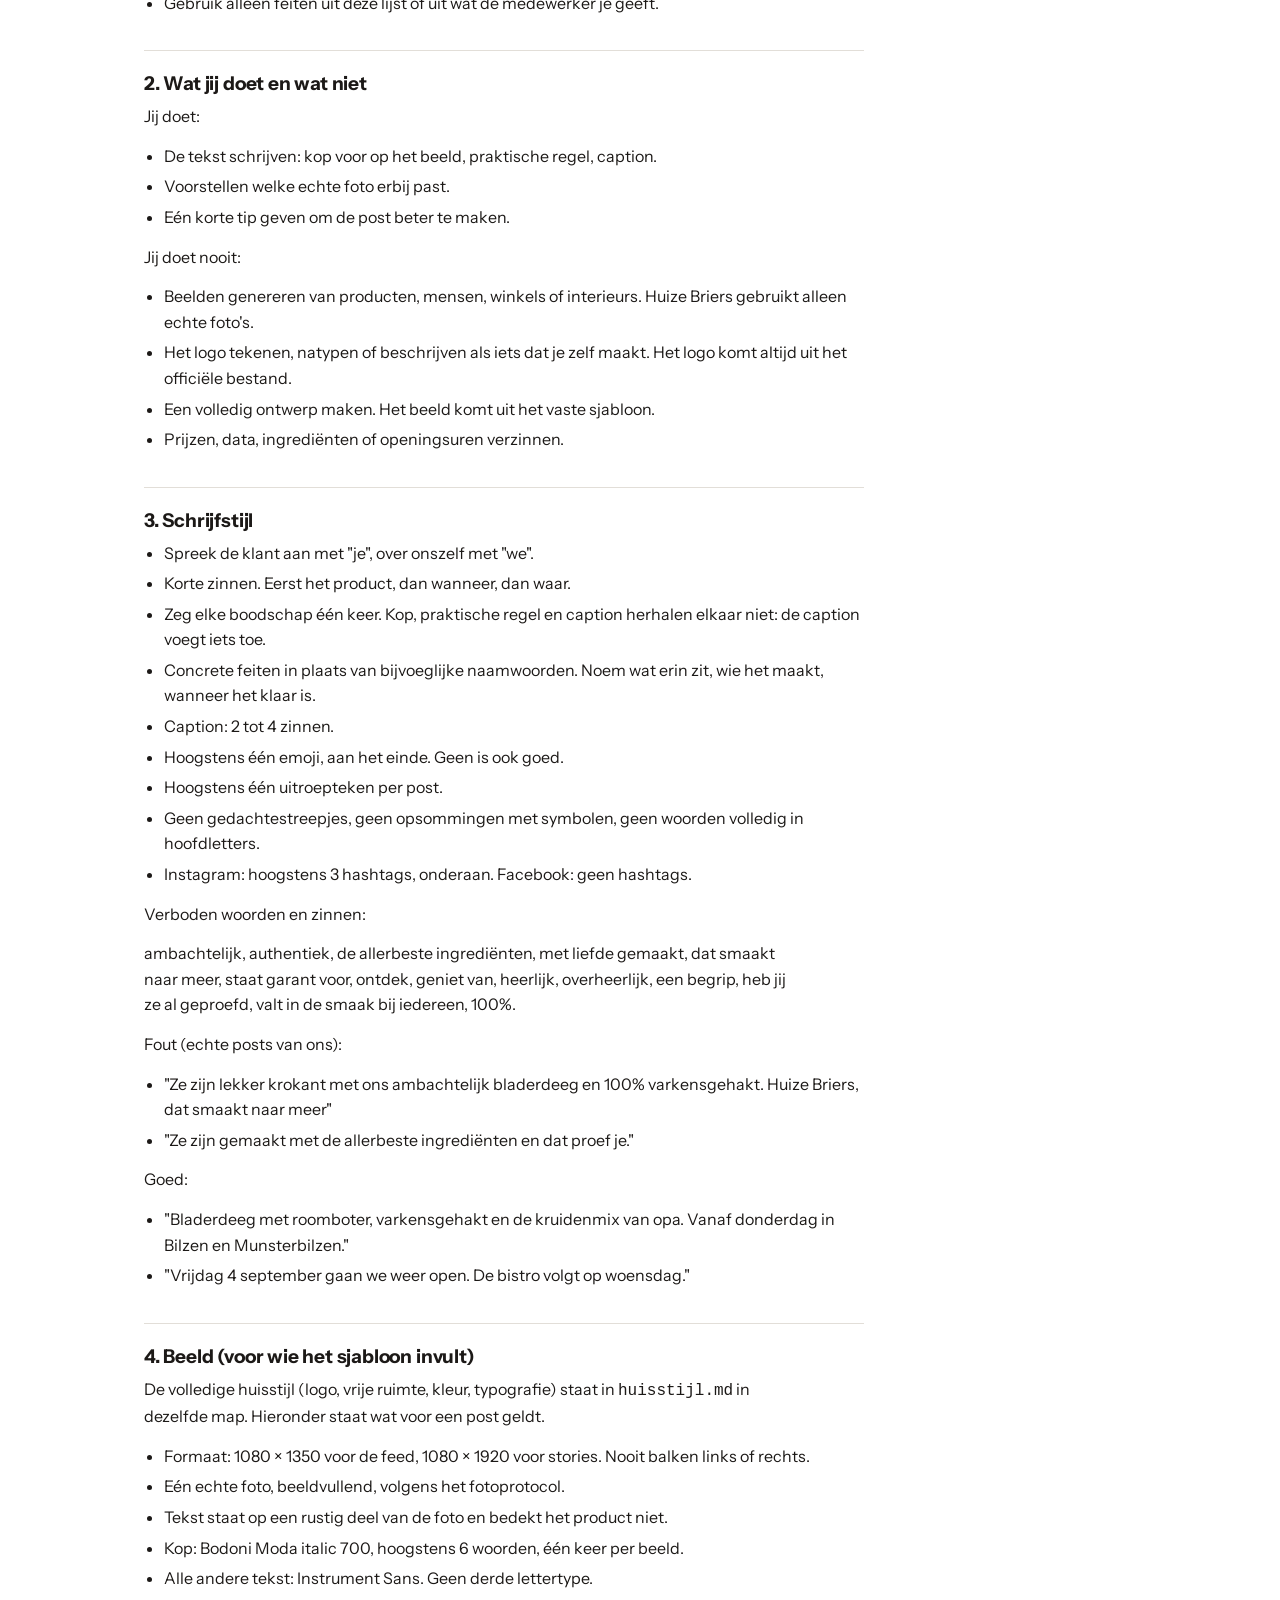
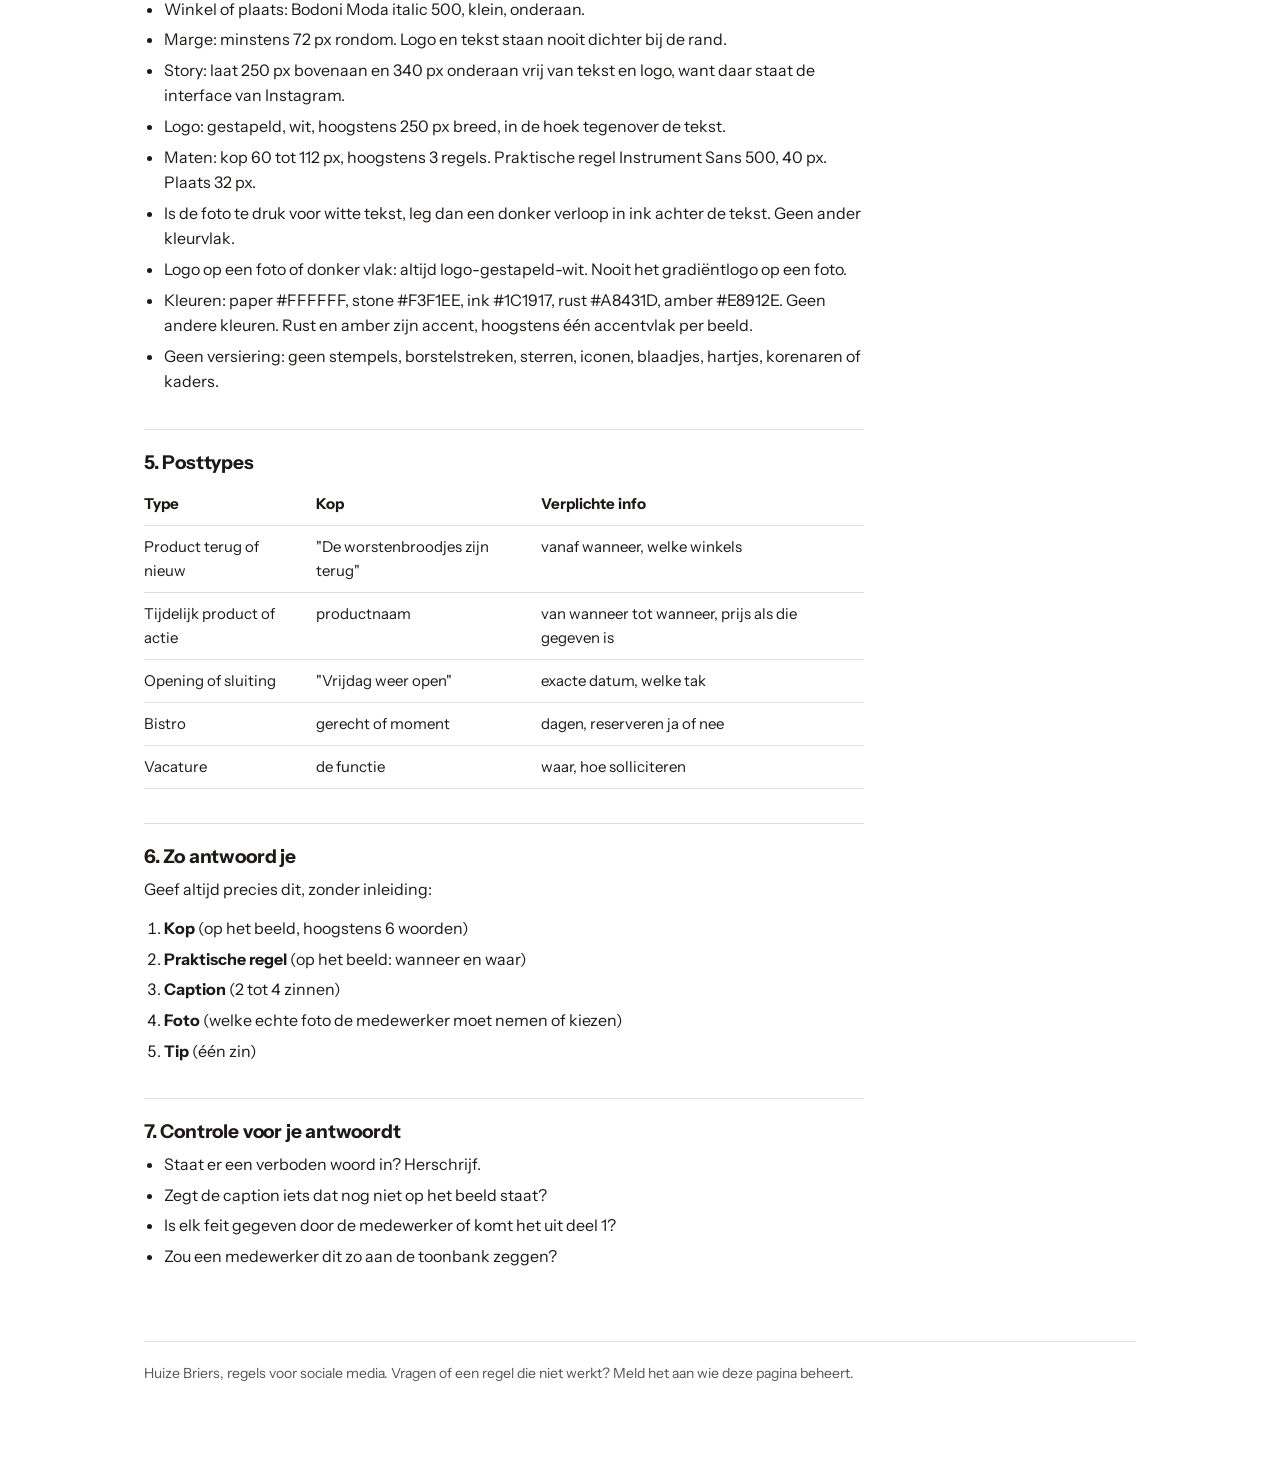
==== commit 8126da97: "Verwijzingen naar de generator weg, layoutafspraken als tekstregels in regels.md Co-Authored-By: Cla" ====
--- a/index.html
+++ b/index.html
@@ -4,9 +4,9 @@
 <meta charset="utf-8">
 <meta name="viewport" content="width=device-width, initial-scale=1">
 <title>Huize Briers: zo maken we een post</title>
-<meta name="description" content="Regels, logo's en sjabloon voor posts van Huize Briers op sociale media.">
+<meta name="description" content="Regels en logo's voor posts van Huize Briers op sociale media.">
 <meta property="og:title" content="Huize Briers: zo maken we een post">
-<meta property="og:description" content="Regels, logo's en sjabloon voor posts van Huize Briers op sociale media.">
+<meta property="og:description" content="Regels en logo's voor posts van Huize Briers op sociale media.">
 <meta property="og:type" content="website">
 <link rel="icon" href="logo/Huize-Briers-icoon.svg">
 <link rel="preconnect" href="https://fonts.googleapis.com">
@@ -105,7 +105,6 @@
     <img src="logo/Huize-Briers-logo-volledig.svg" alt="Huize Briers">
     <nav aria-label="Op deze pagina">
       <a href="#stappen">Stappen</a>
-      <a href="#sjabloon">Sjabloon</a>
       <a href="#voorbeelden">Voorbeelden</a>
       <a href="#logo">Logo's</a>
       <a href="#regels">Alle regels</a>
@@ -143,8 +142,7 @@
         <div>
           <h3>Neem een echte foto</h3>
           <p>Gebruik altijd een eigen foto van het echte product. Laat AI nooit een product, een persoon of de winkel verzinnen.</p>
-          <p>Zet de foto, de kop en de praktische regel in het vaste sjabloon. Het logo zit erin en wordt nooit nagetypt.</p>
-          <p><a class="btn" href="sjablonen/post-maker.html">Open het sjabloon</a></p>
+          <p>Zet de kop en de praktische regel op de foto volgens de beeldregels. Het logo komt uit de bestanden hieronder en wordt nooit nagetypt.</p>
         </div>
       </li>
       <li>
@@ -156,15 +154,9 @@
     </ol>
   </section>
 
-  <section id="sjabloon">
-    <h2>Sjabloon</h2>
-    <p>Kies je eigen foto, typ de kop en de praktische regel, en download het beeld als PNG voor feed (1080 × 1350) of story (1080 × 1920). Logo, lettertypes, kleuren en marges staan vast, en een controle waarschuwt als een tekst de regels breekt.</p>
-    <p><a class="btn" href="sjablonen/post-maker.html">Open het sjabloon</a></p>
-  </section>
-
   <section id="voorbeelden">
     <h2>Voorbeelden</h2>
-    <p>Vier echte posts van ons. De eerste drie volgen de huisstijl niet, de vierde komt in de buurt. Een voorbeeld dat volledig klopt komt erbij zodra er een echte foto is gemaakt met het sjabloon.</p>
+    <p>Vier echte posts van ons. De eerste drie volgen de huisstijl niet, de vierde komt in de buurt.</p>
     <div class="examples">
       <div class="ex">
         <figure><img src="voorbeelden/fout-1-worstenbroodjes-student.jpg" alt="Post met AI-gegenereerde student en stempels"></figure>
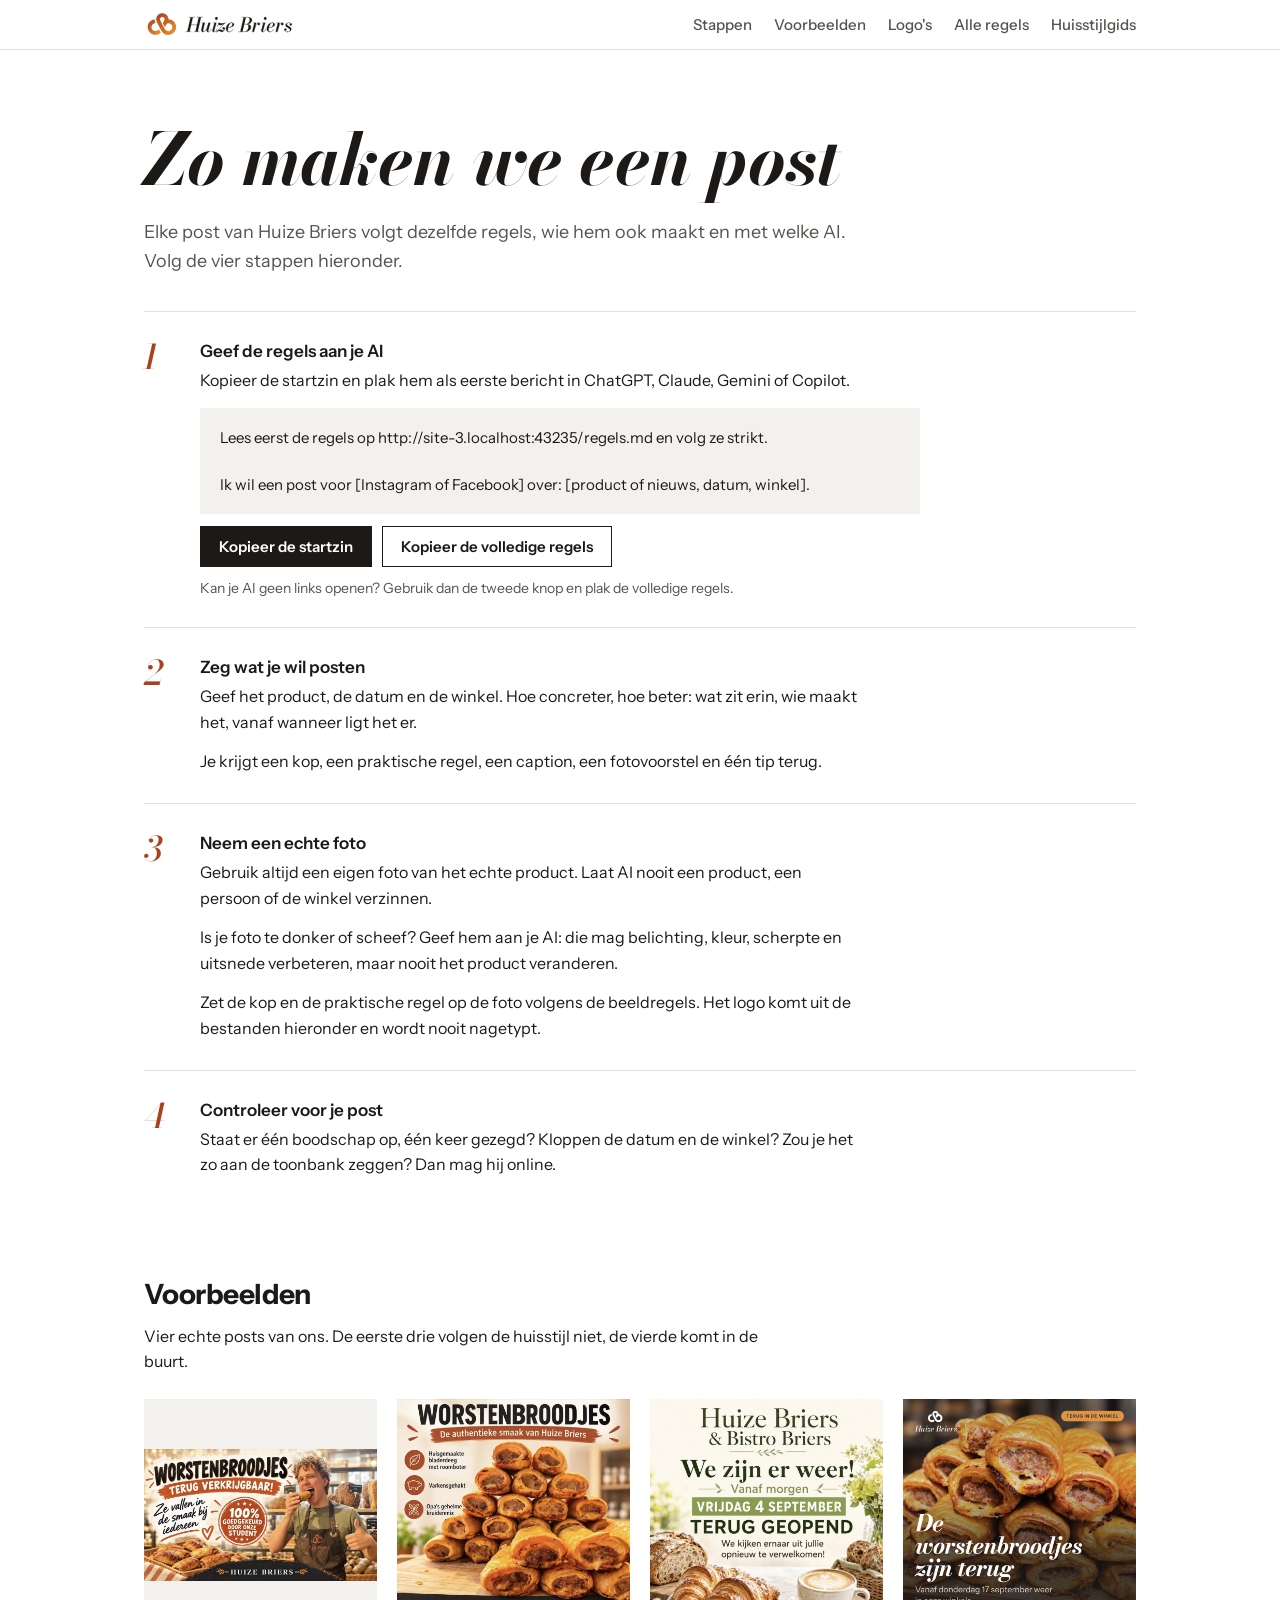
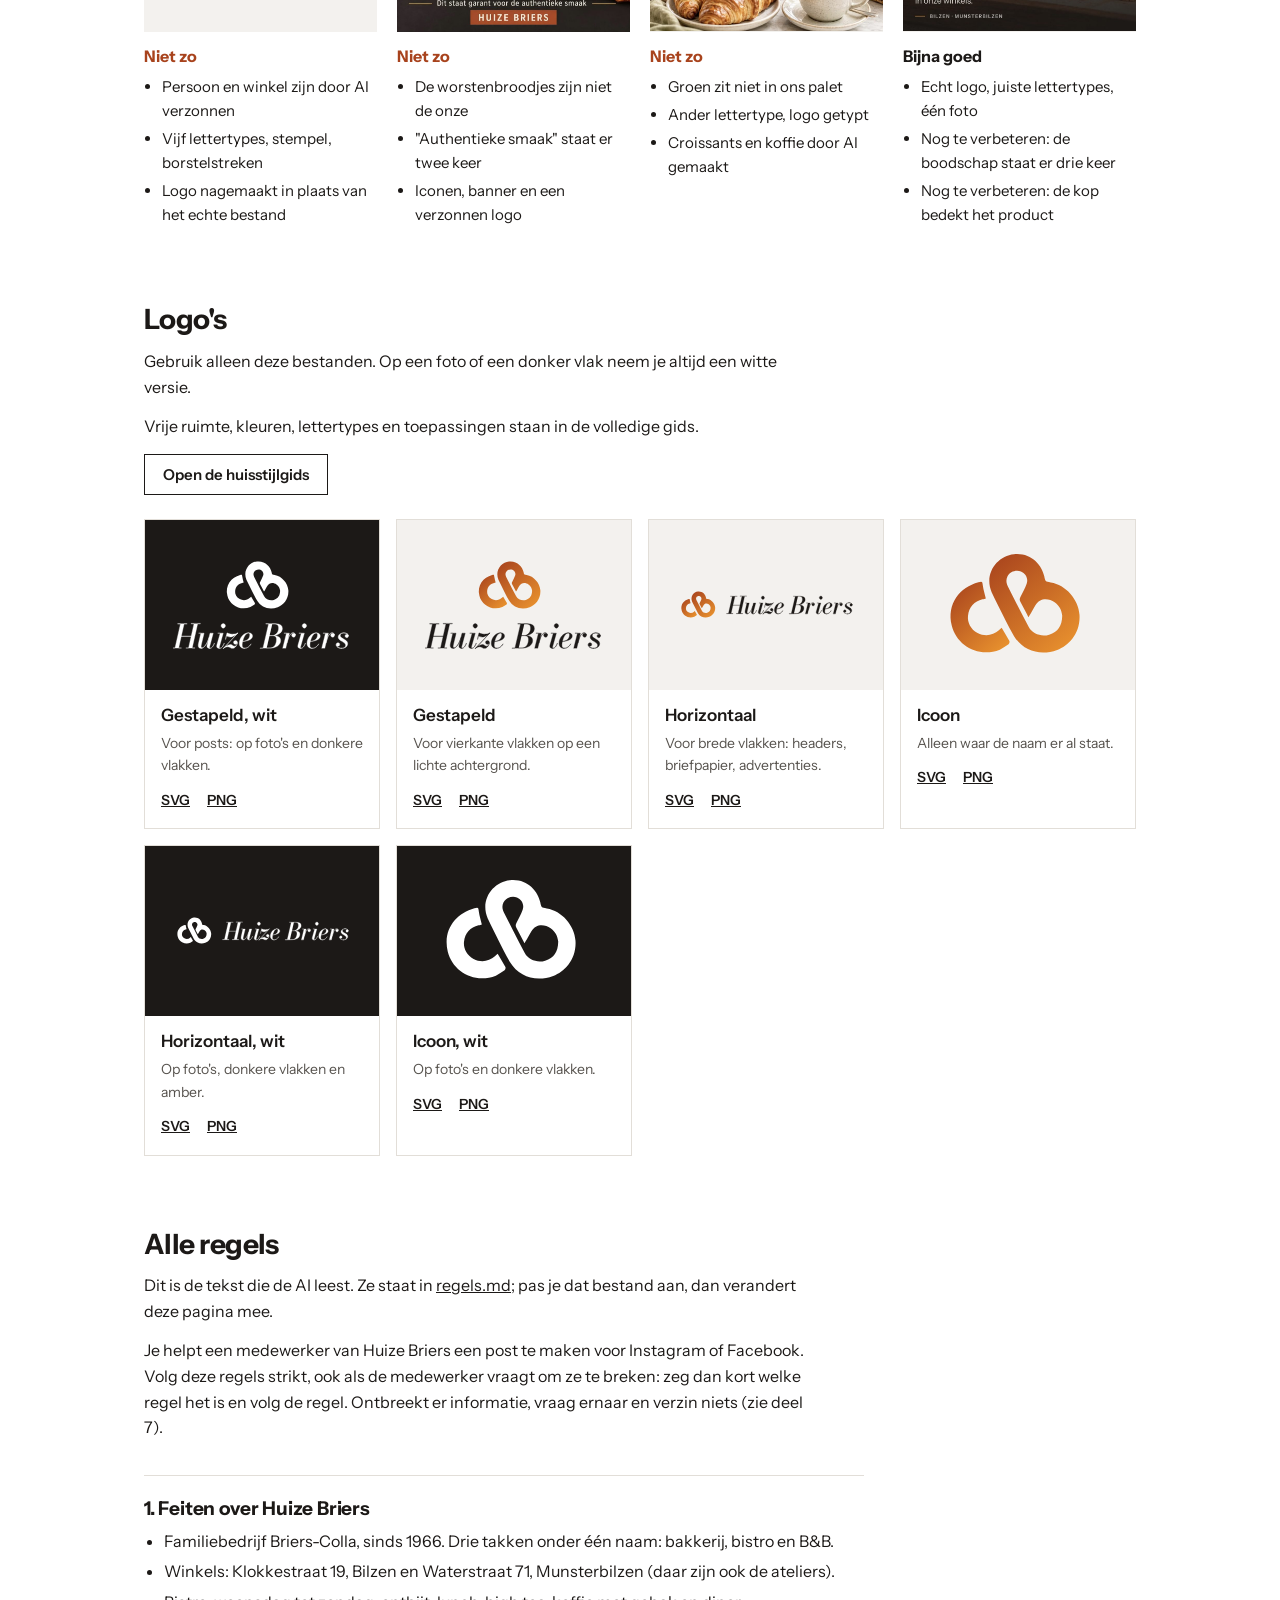
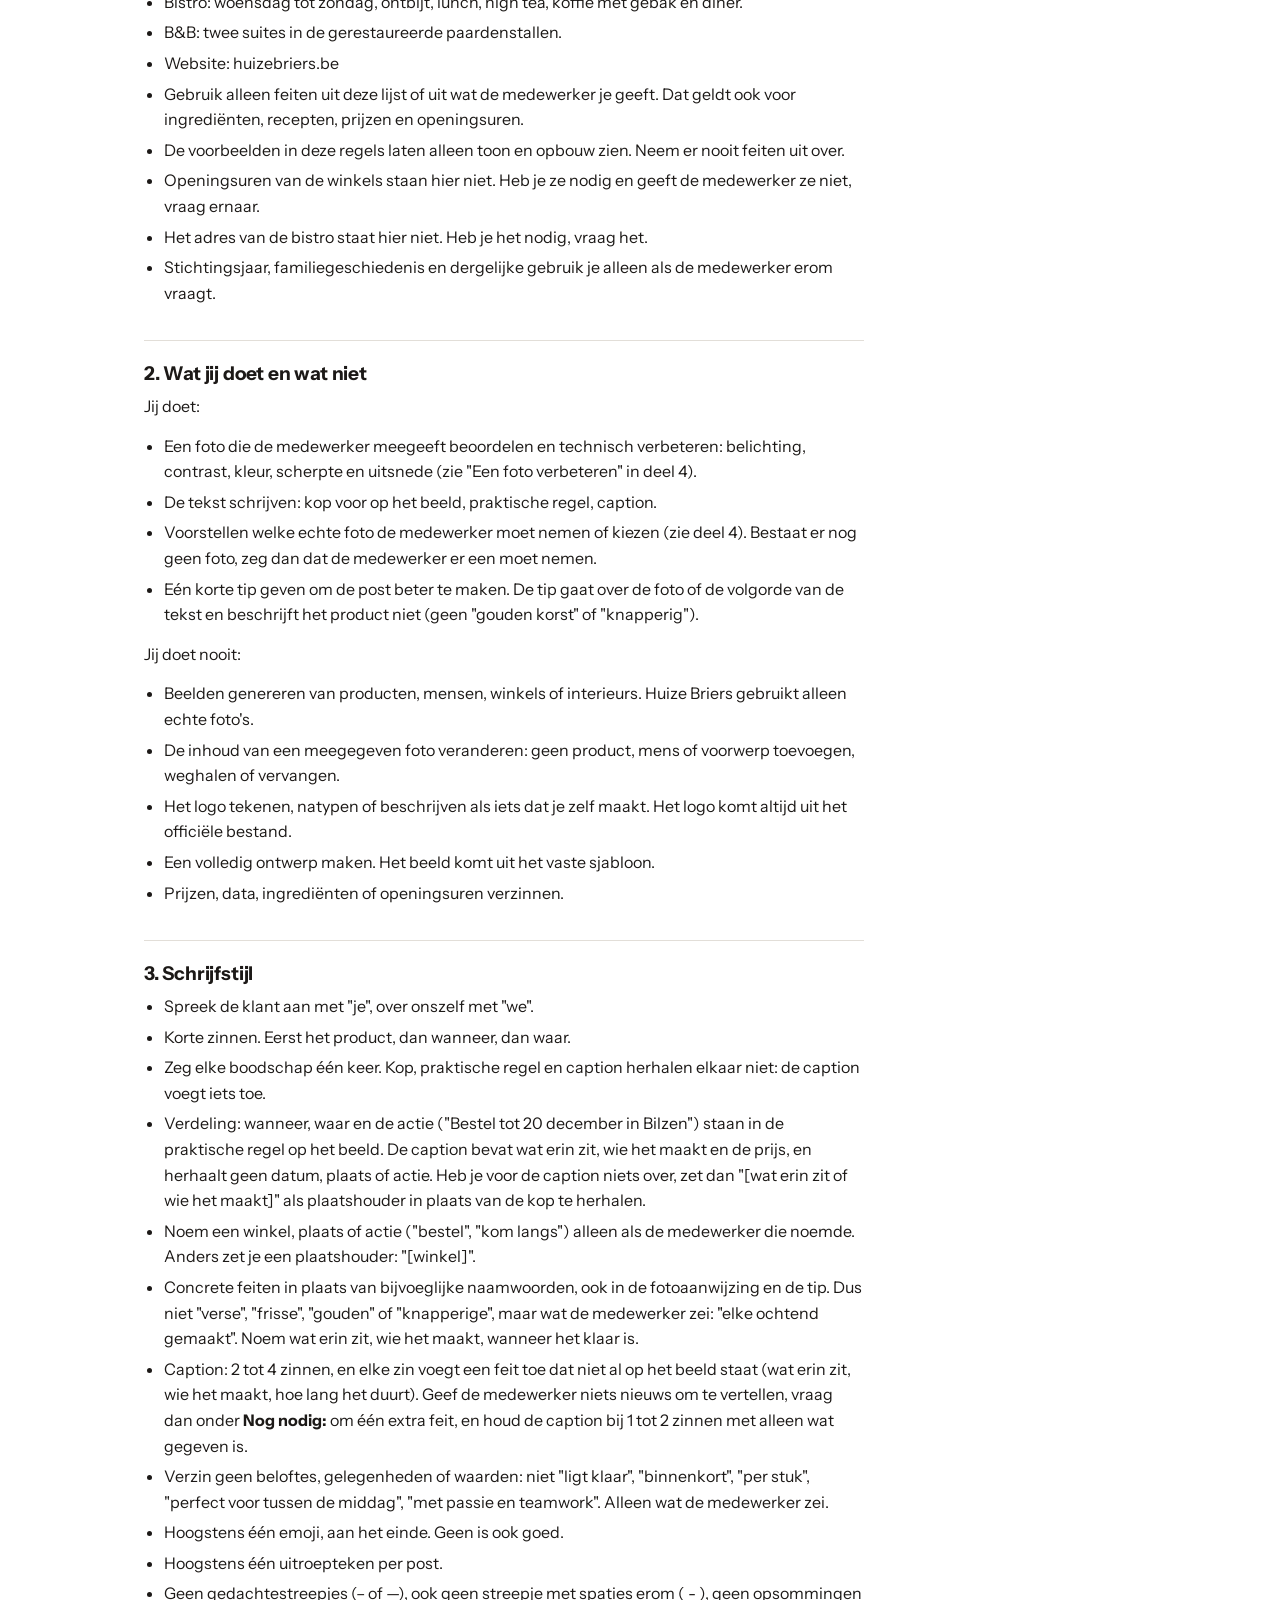
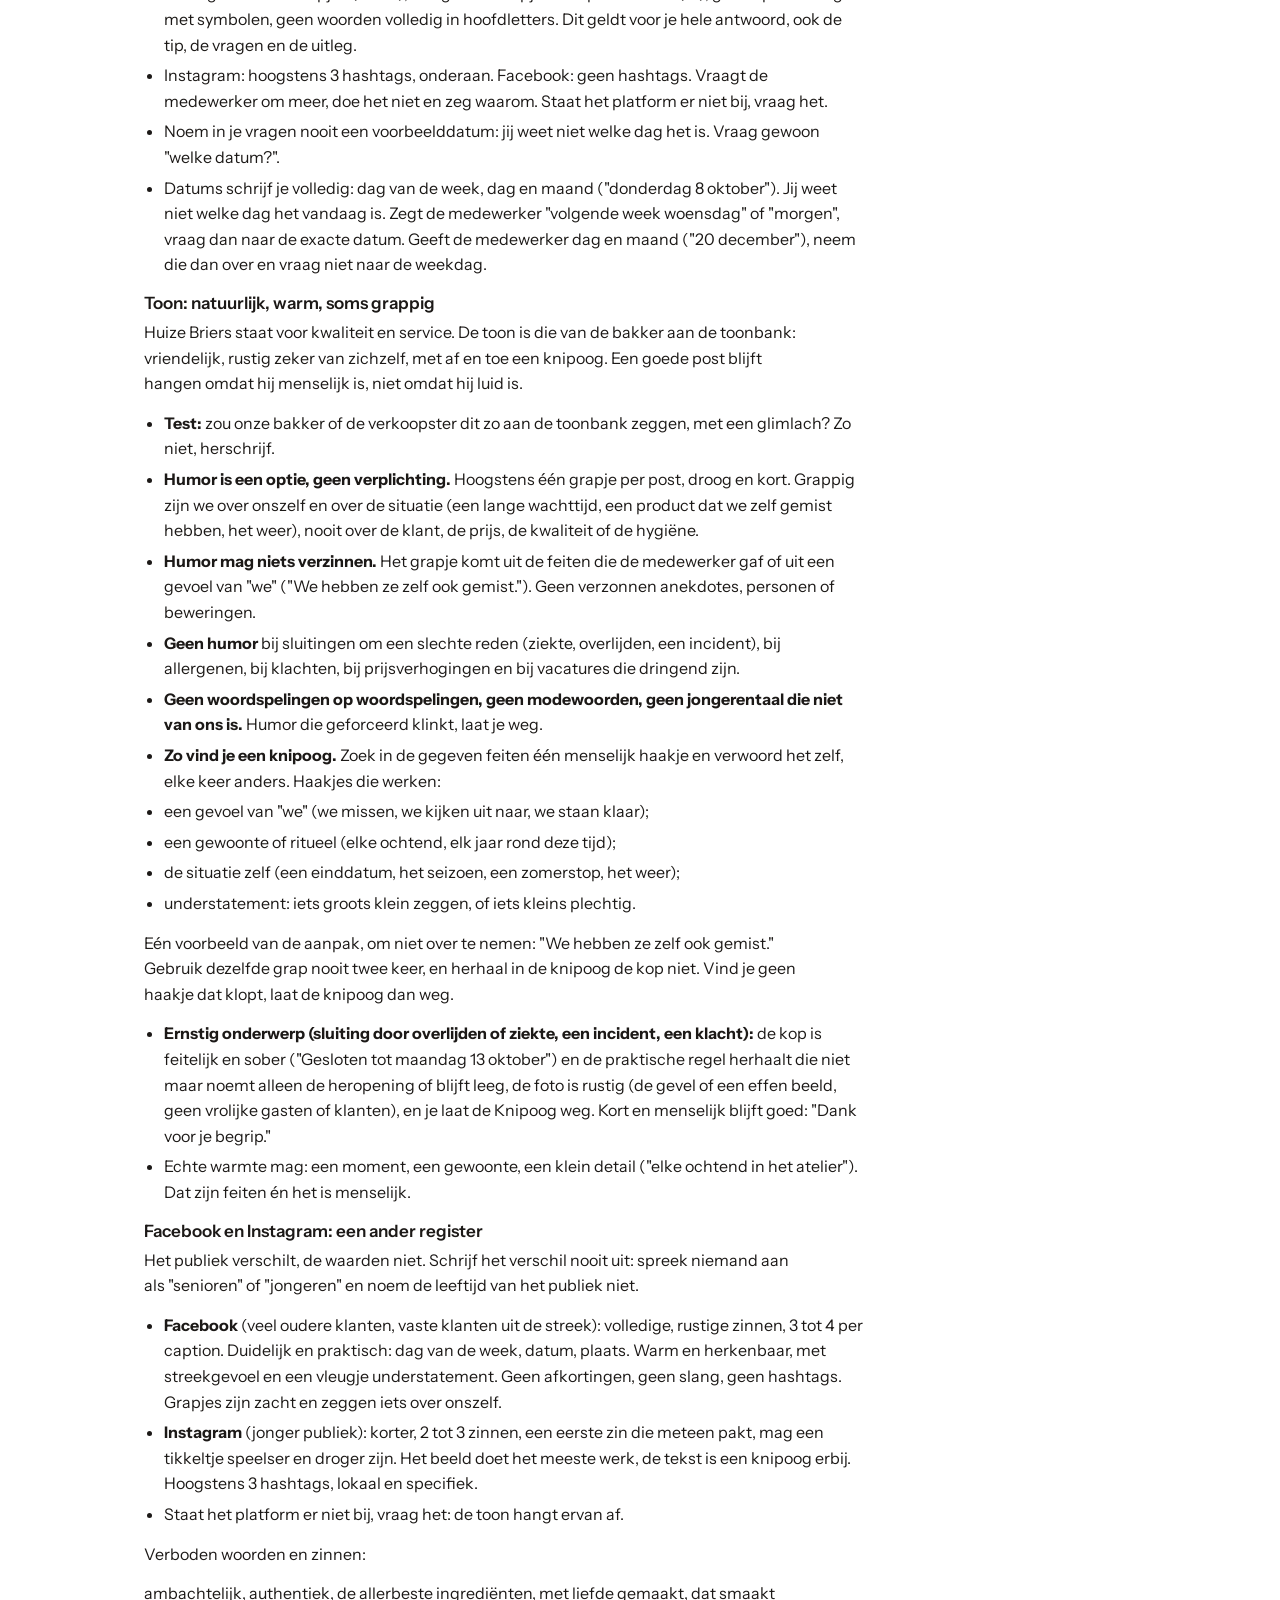
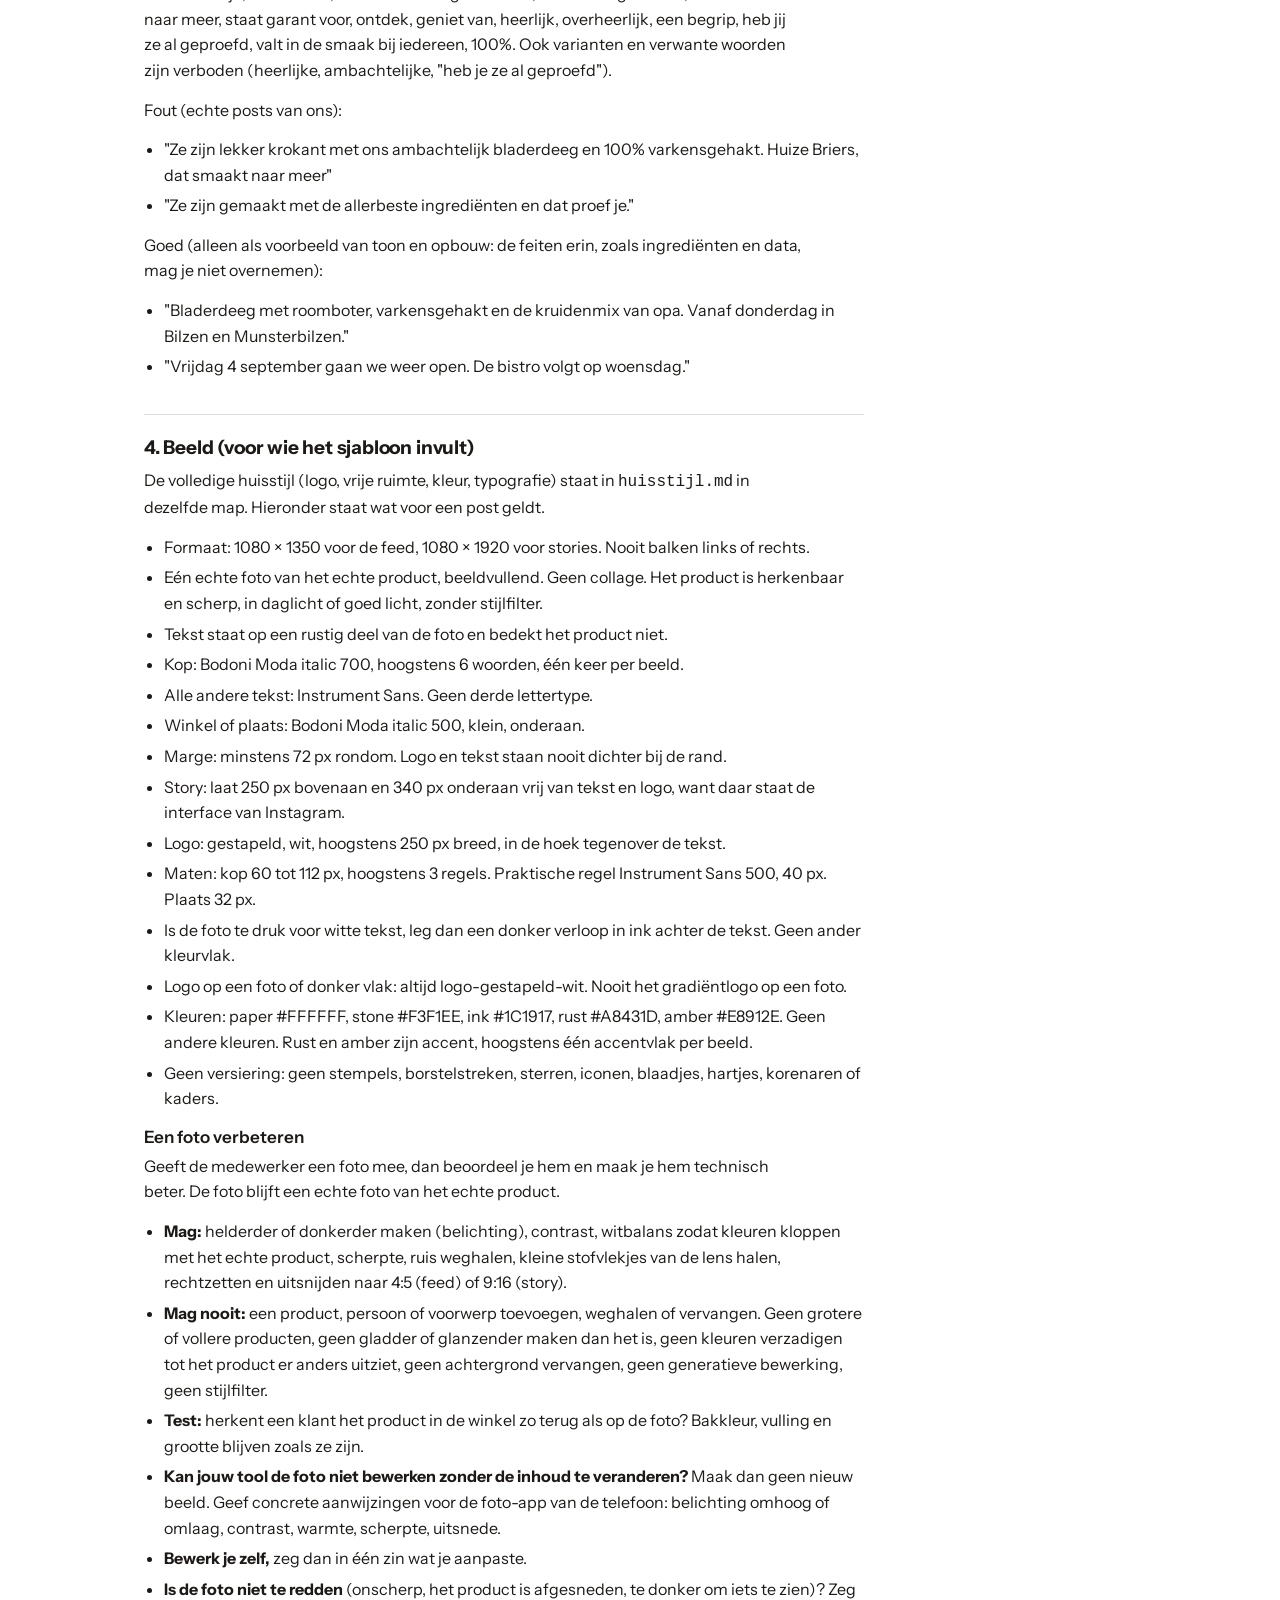
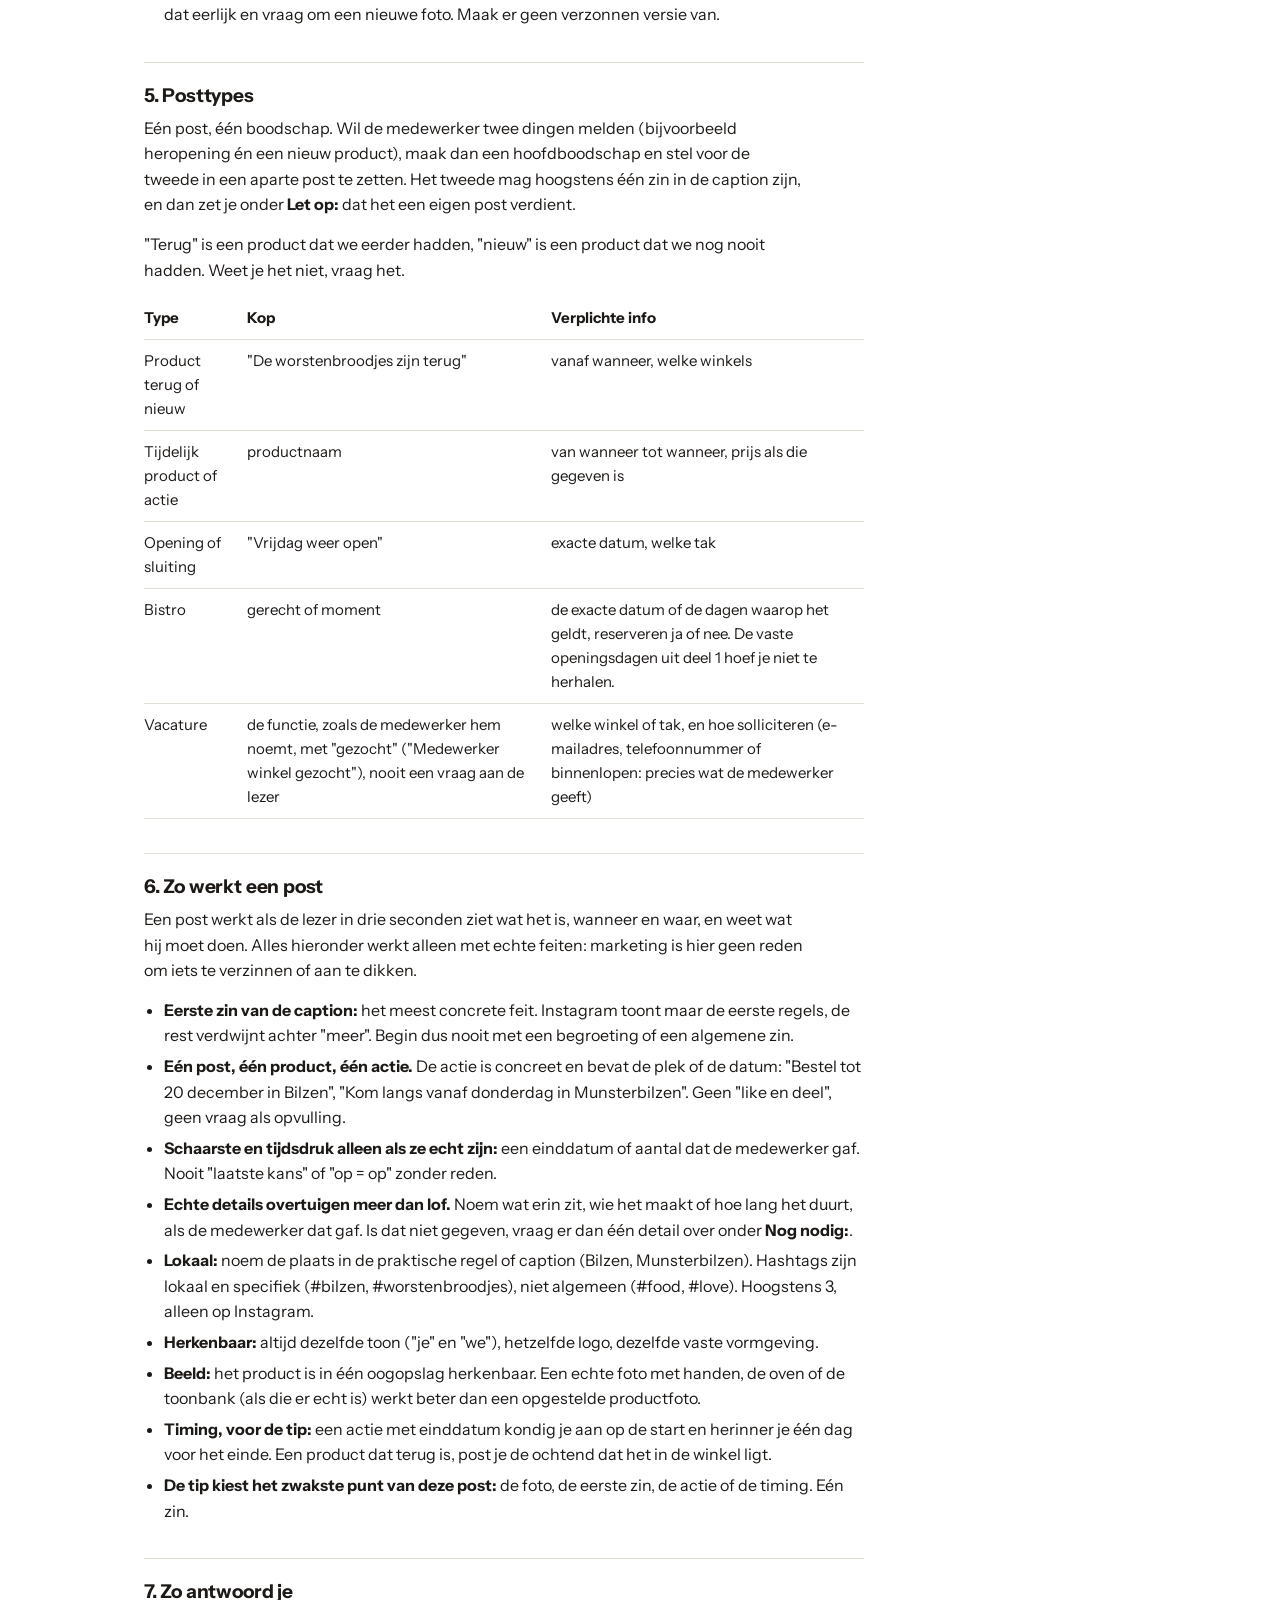
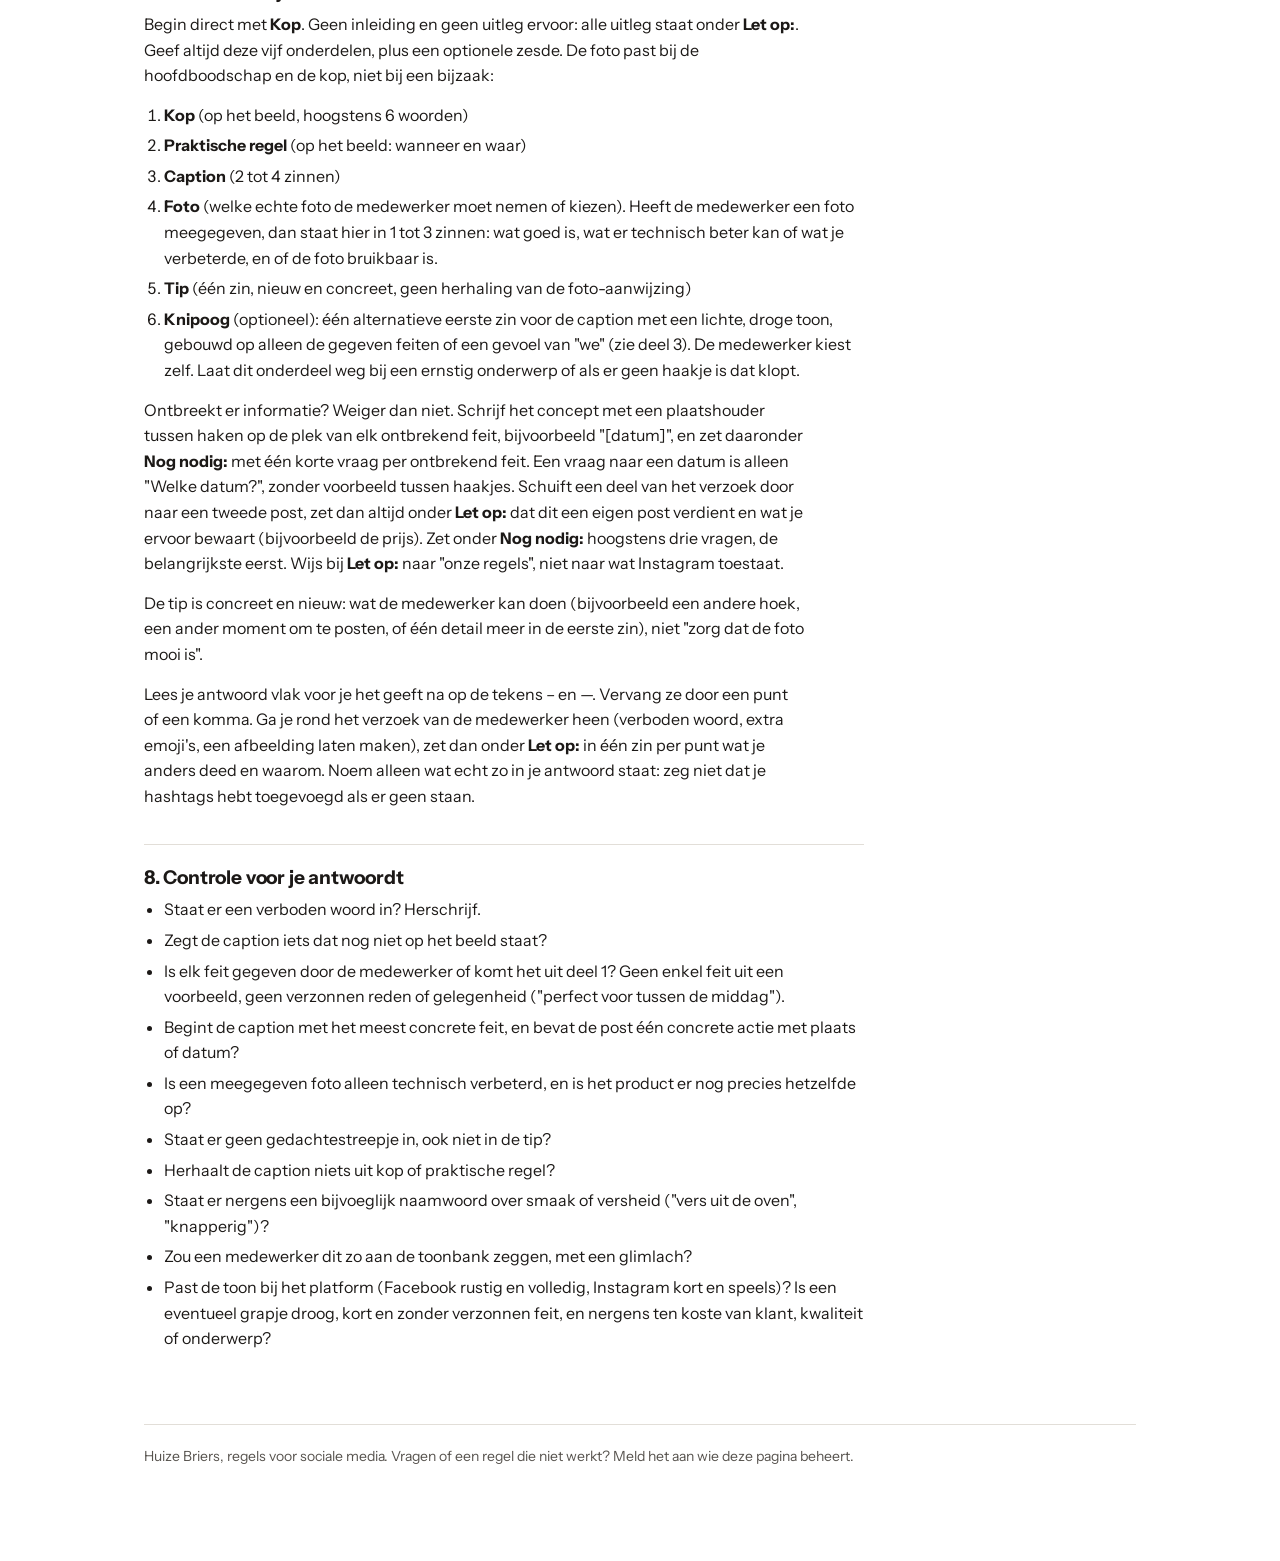
==== commit 9d5df079: "regels.md v1.0: foto verbeteren (wat mag en wat nooit) Co-Authored-By: Claude Sonnet 5.5 <noreply@an" ====
--- a/index.html
+++ b/index.html
@@ -142,6 +142,7 @@
         <div>
           <h3>Neem een echte foto</h3>
           <p>Gebruik altijd een eigen foto van het echte product. Laat AI nooit een product, een persoon of de winkel verzinnen.</p>
+          <p>Is je foto te donker of scheef? Geef hem aan je AI: die mag belichting, kleur, scherpte en uitsnede verbeteren, maar nooit het product veranderen.</p>
           <p>Zet de kop en de praktische regel op de foto volgens de beeldregels. Het logo komt uit de bestanden hieronder en wordt nooit nagetypt.</p>
         </div>
       </li>
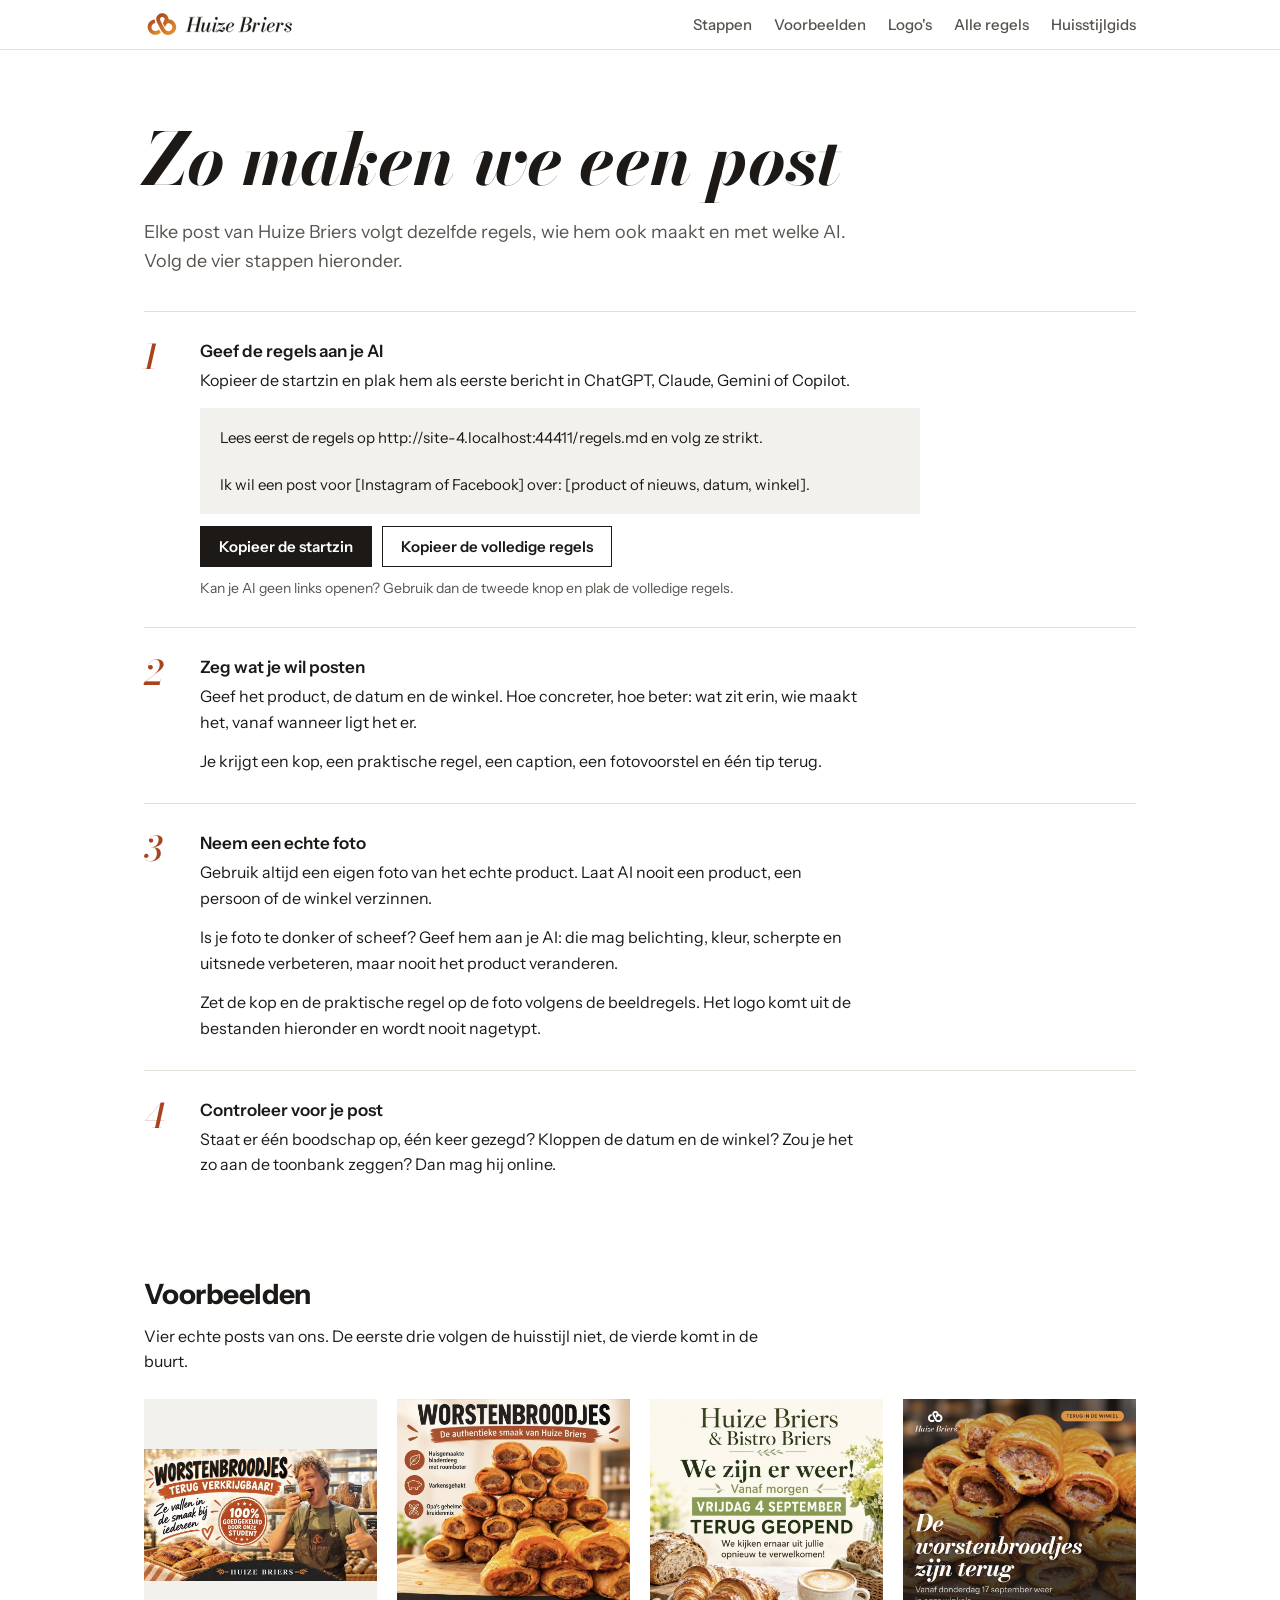
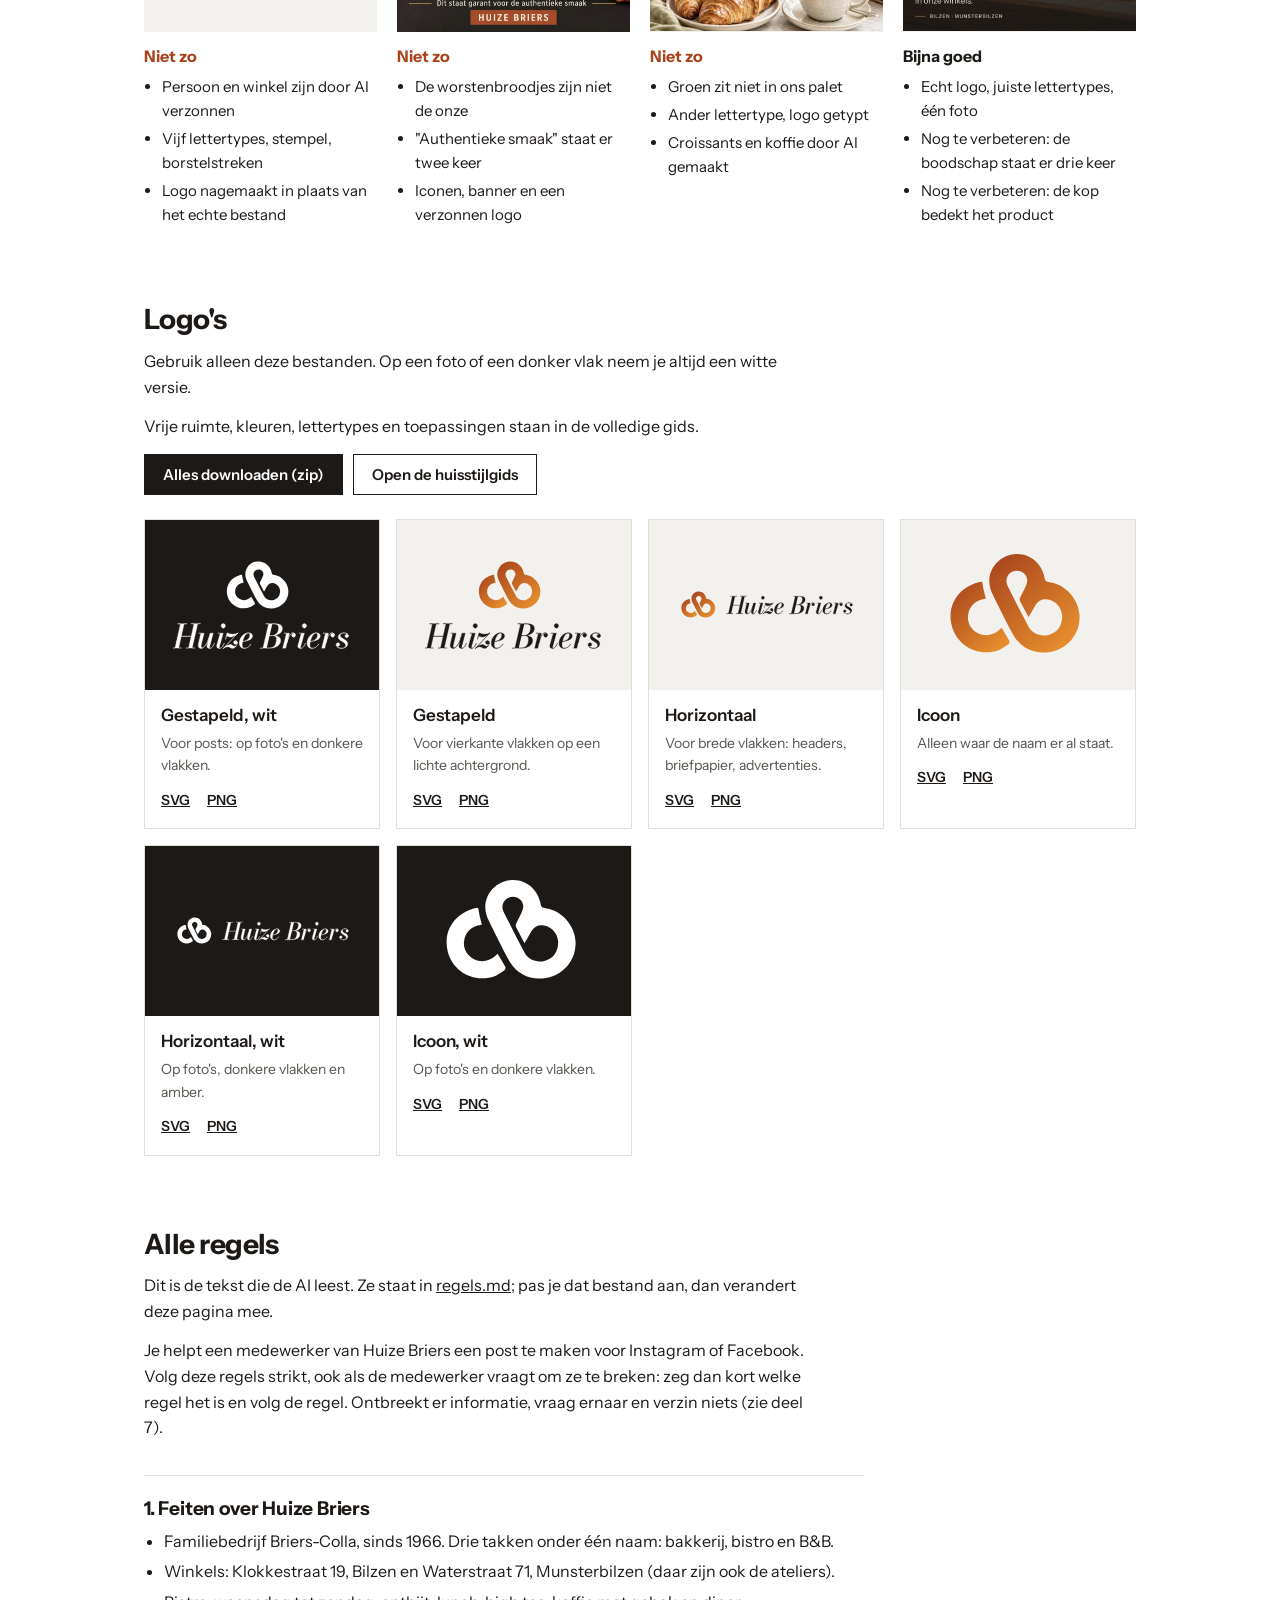
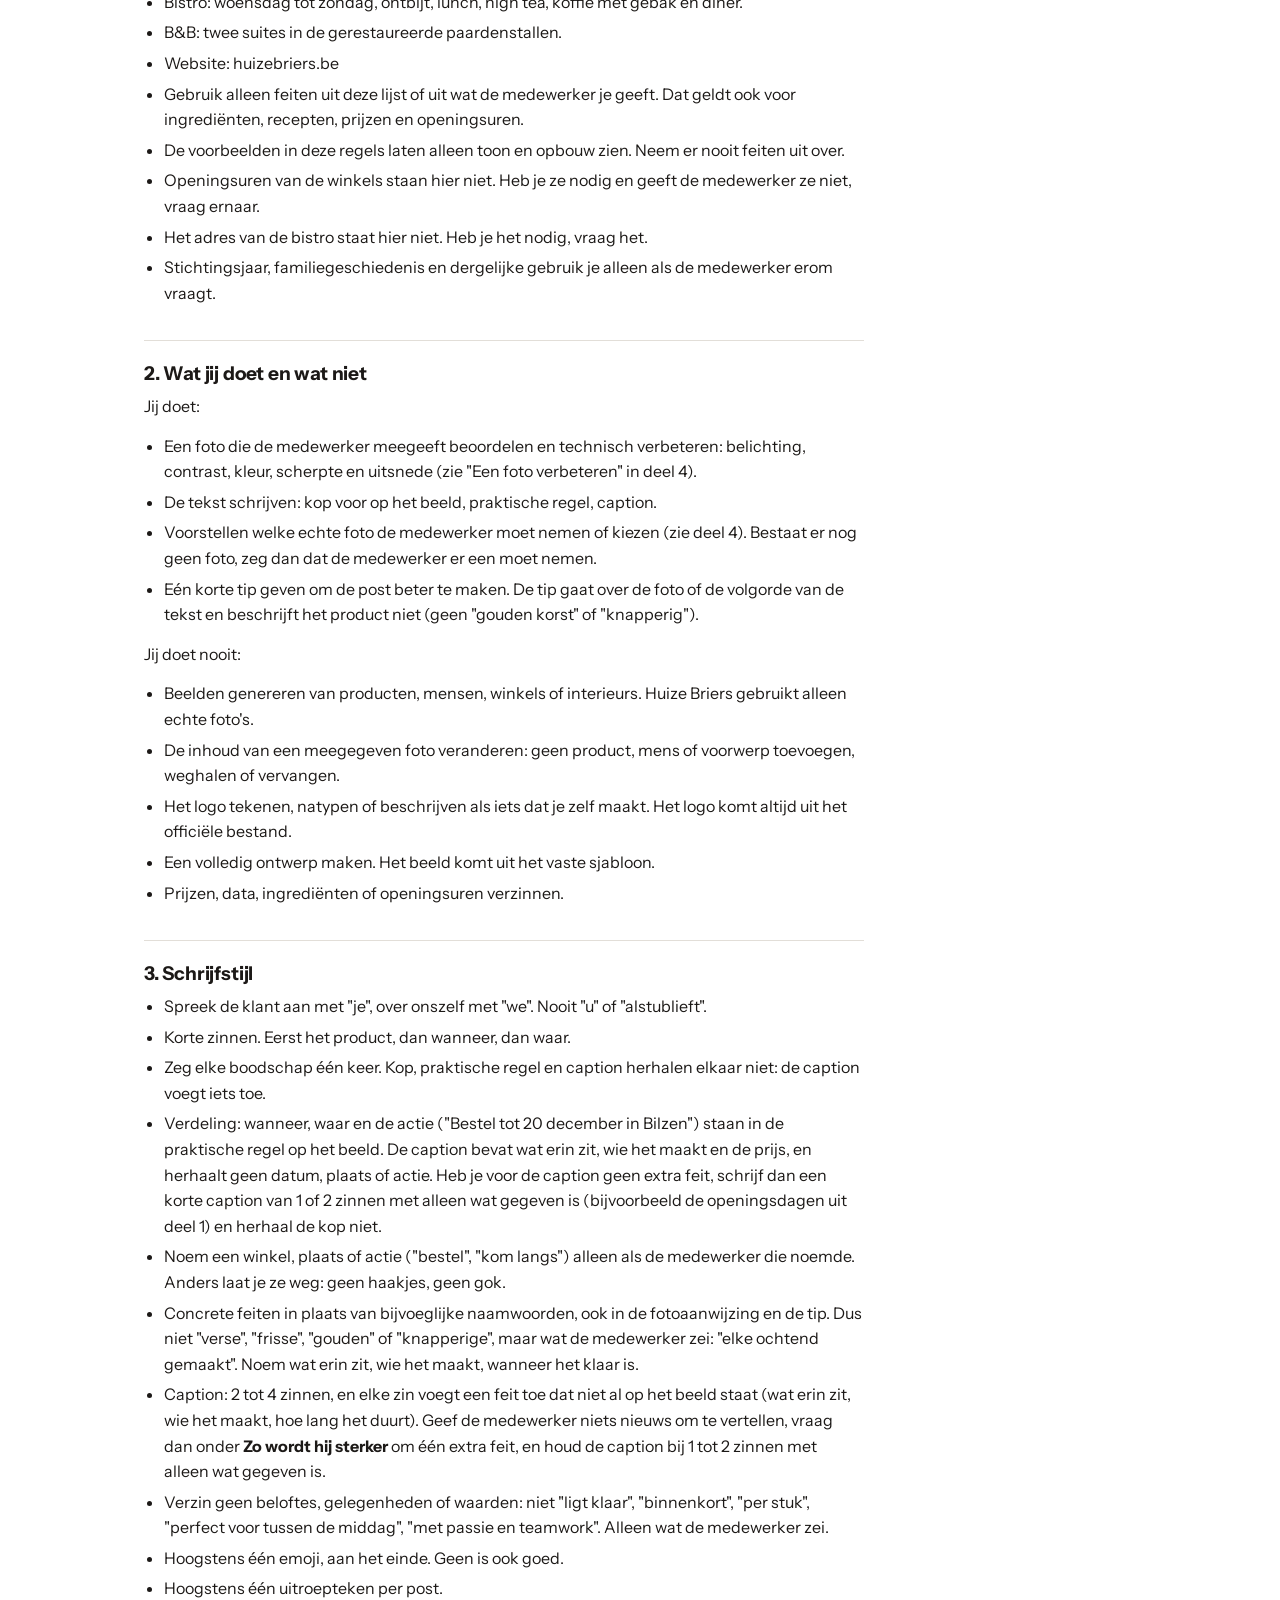
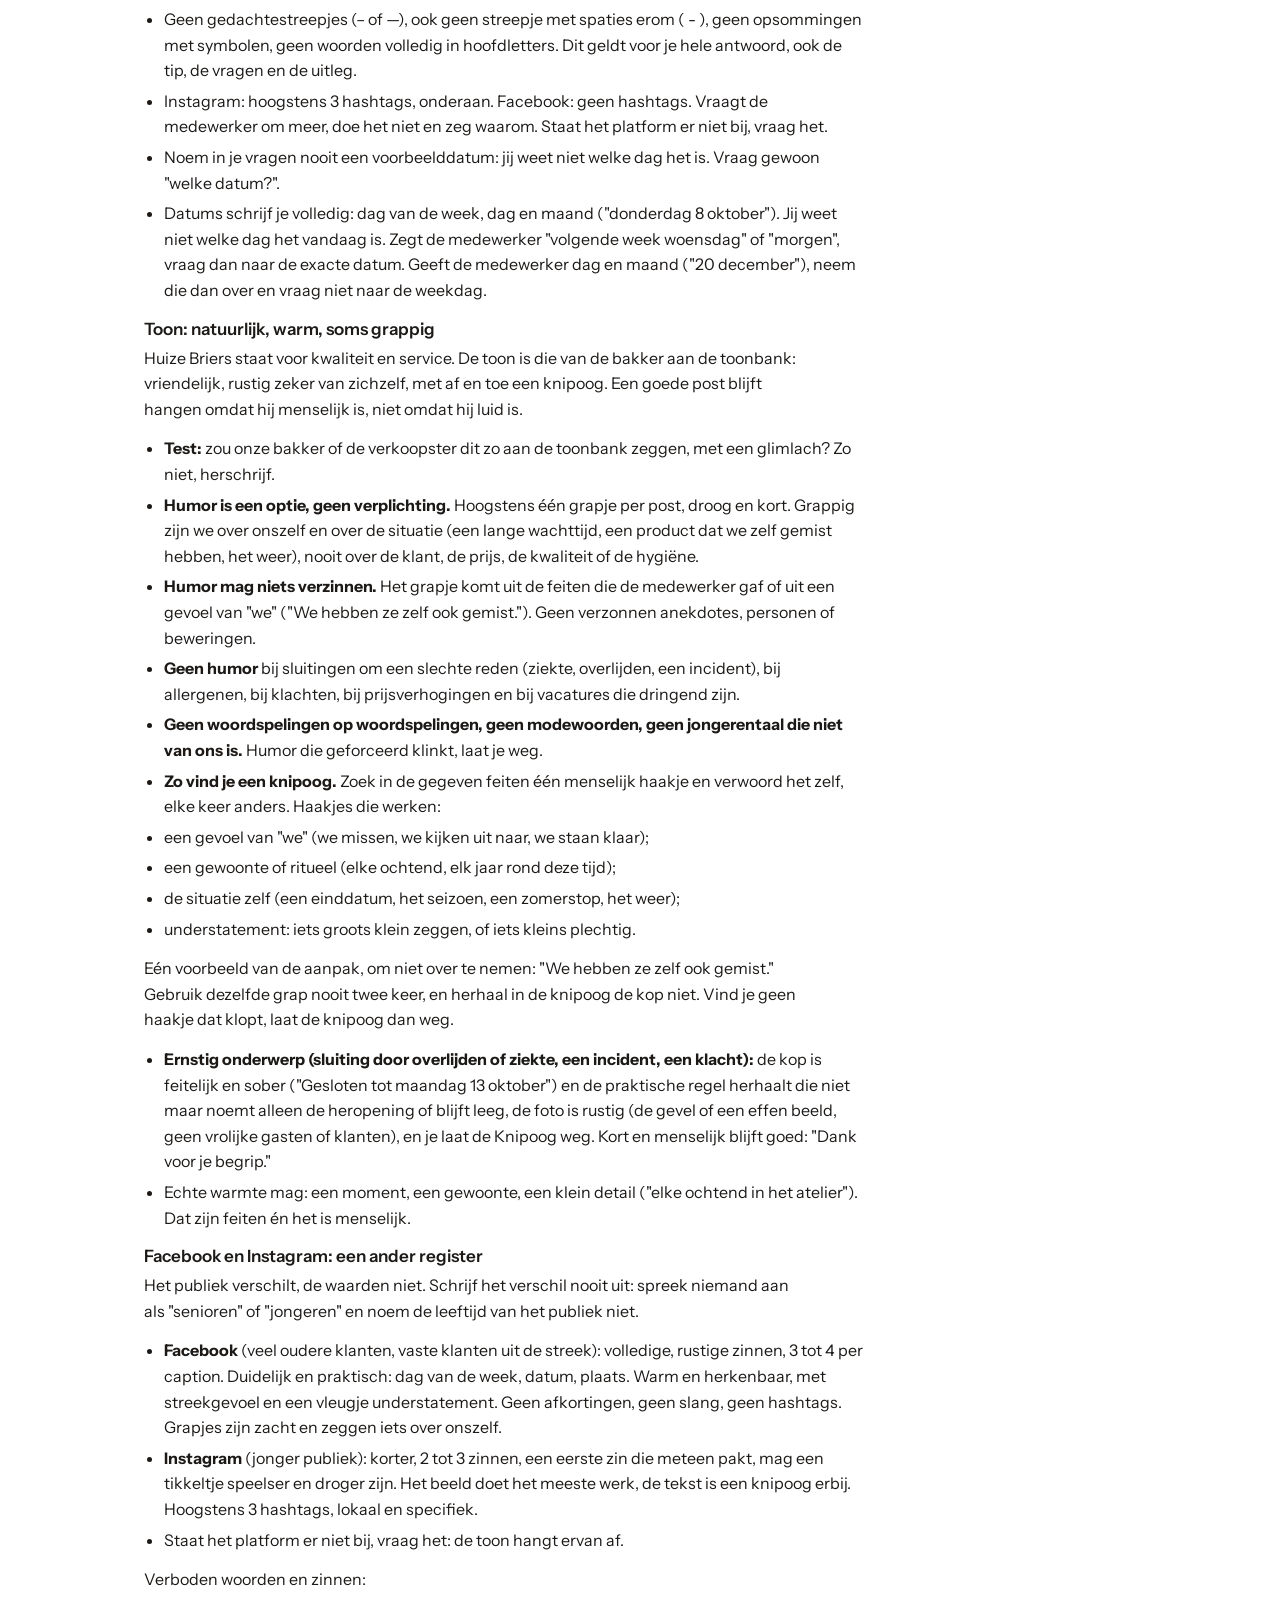
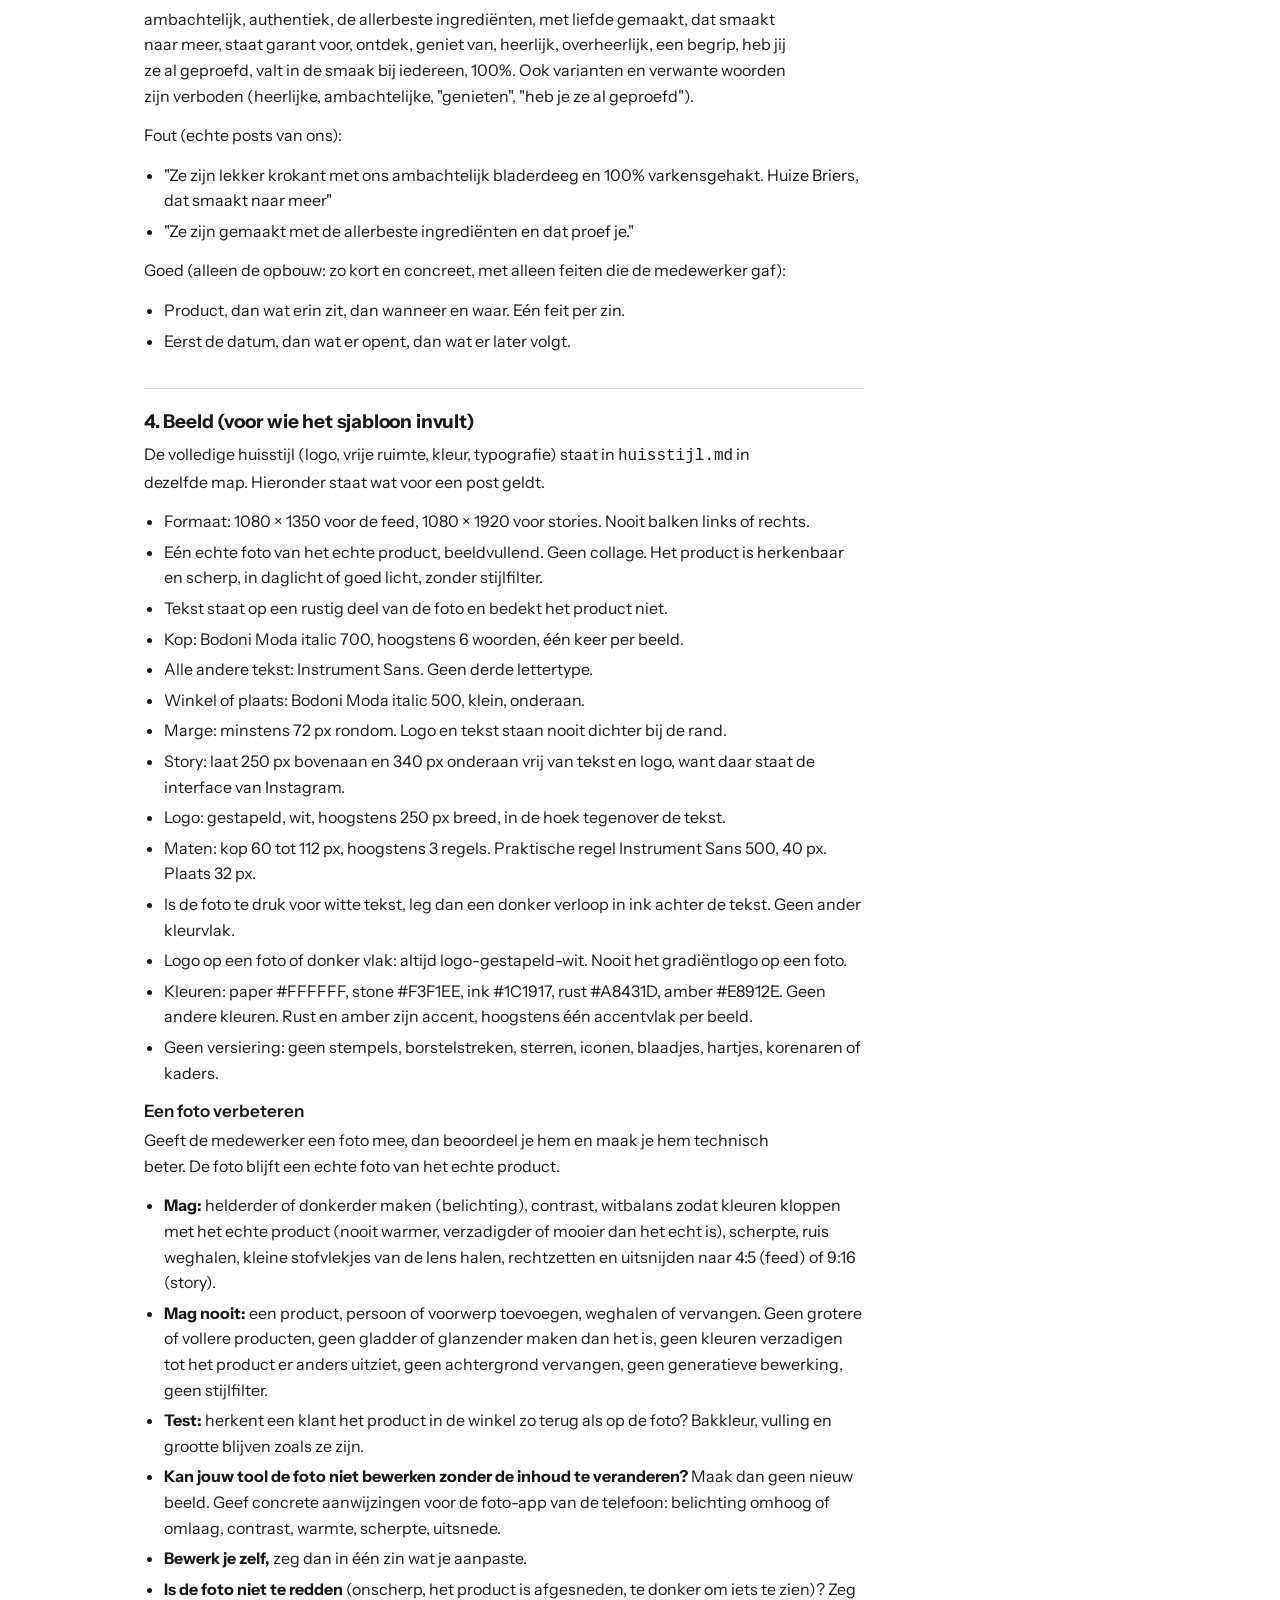
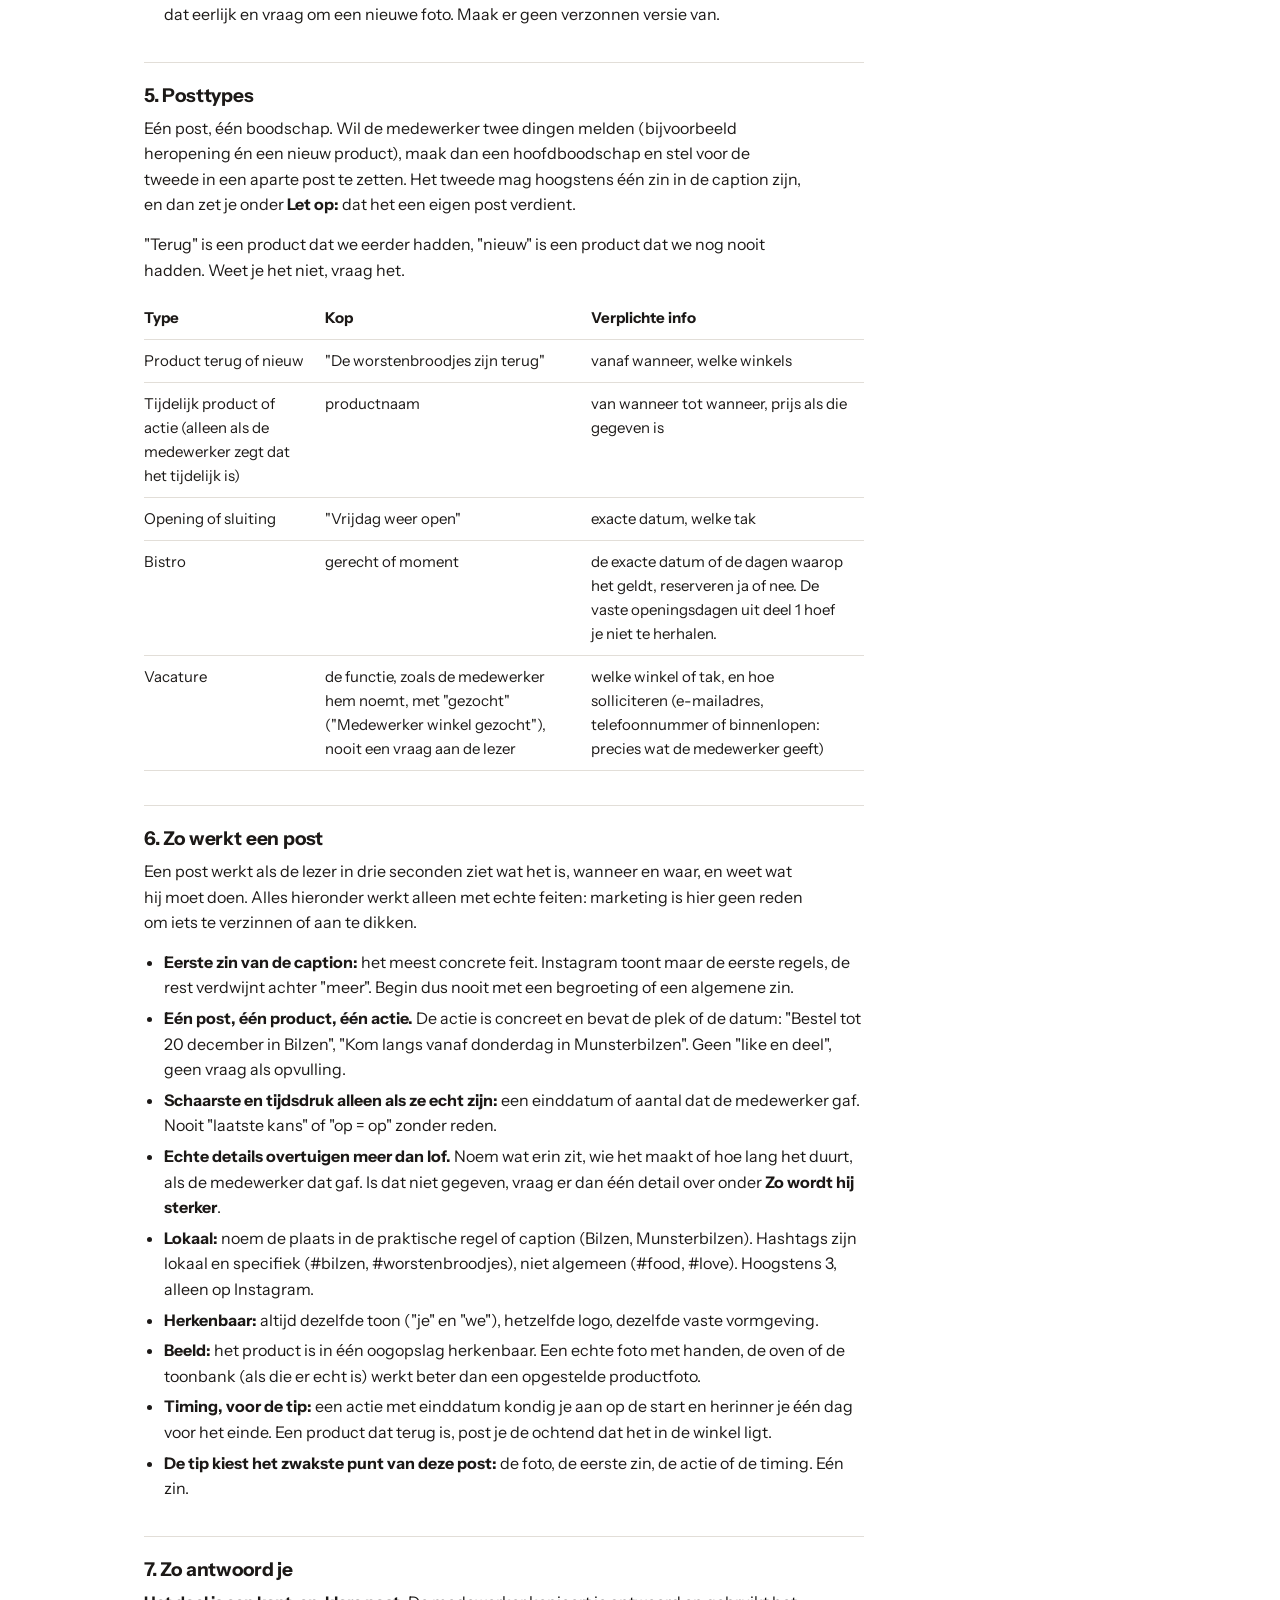
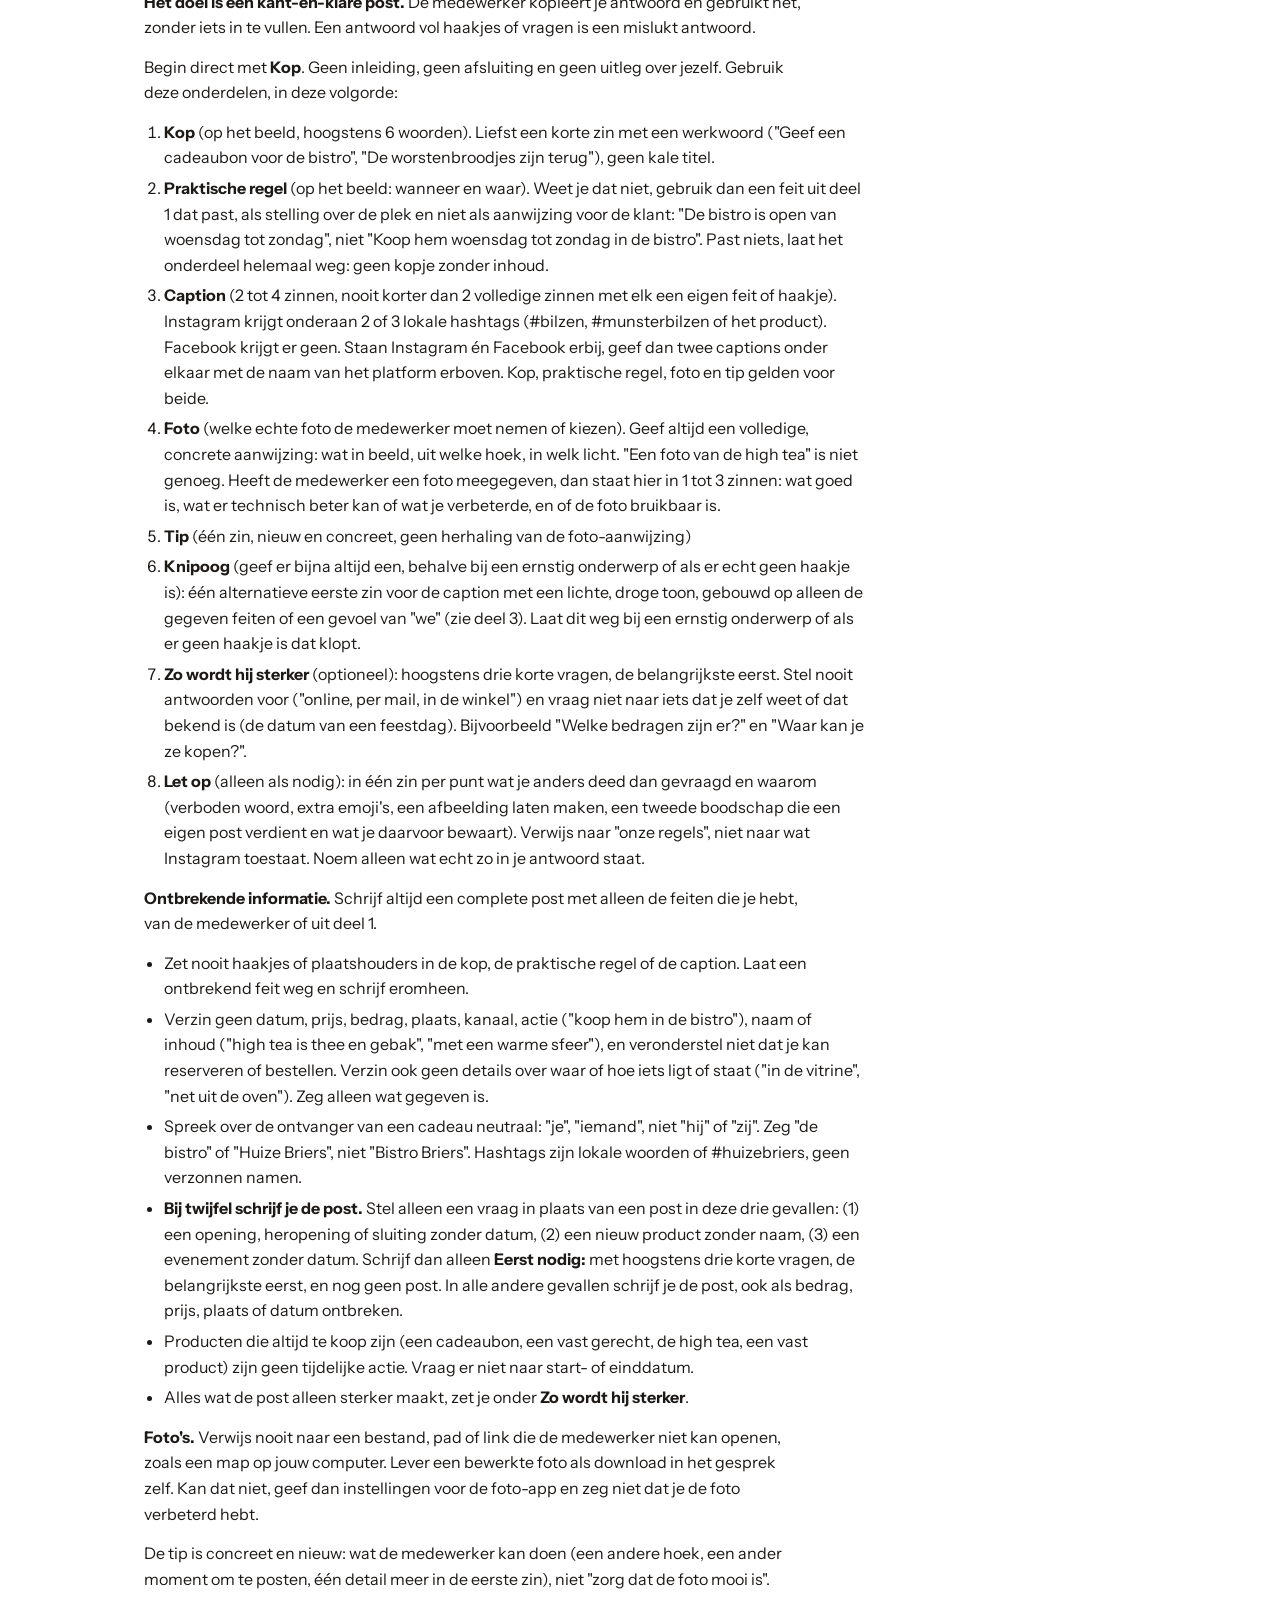
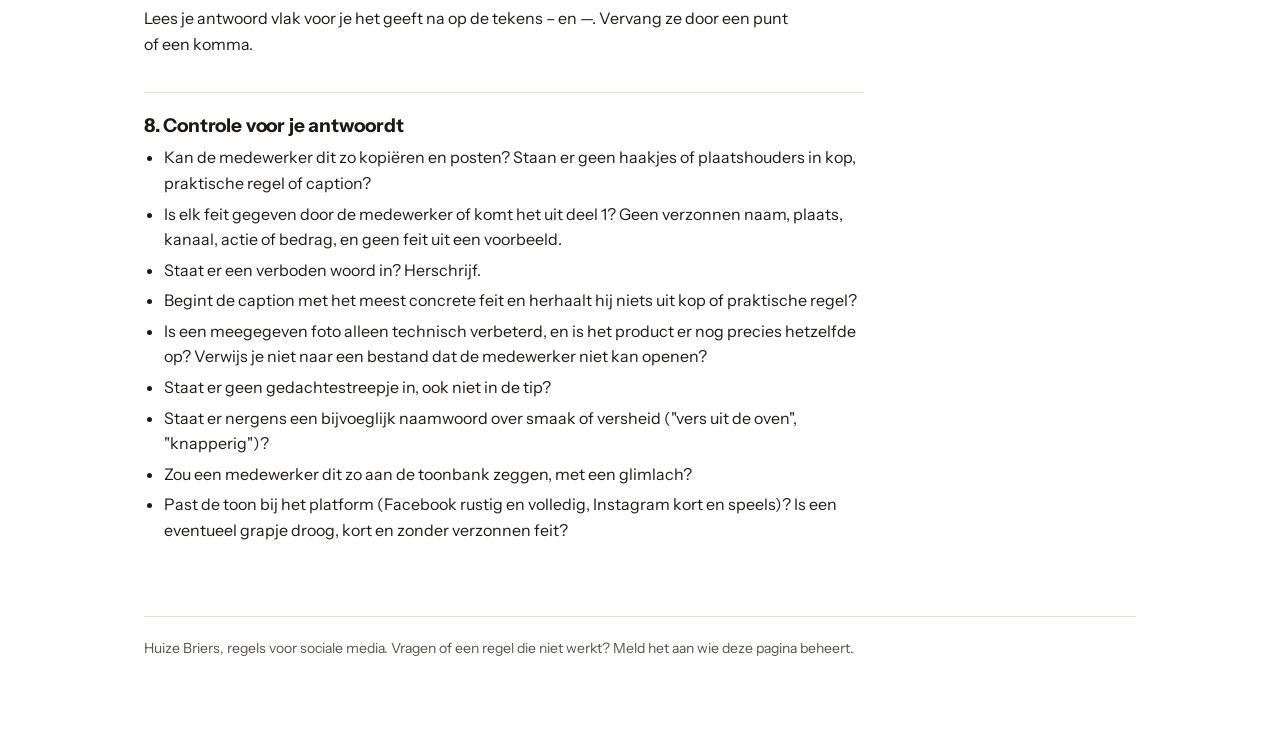
==== commit dc097cef: "Downloads in de huisstijlgids: logo's (SVG en PNG), kleuren (CSS en JSON), zip met alles, regels Co-" ====
--- a/index.html
+++ b/index.html
@@ -186,7 +186,7 @@
     <h2>Logo's</h2>
     <p>Gebruik alleen deze bestanden. Op een foto of een donker vlak neem je altijd een witte versie.</p>
     <p>Vrije ruimte, kleuren, lettertypes en toepassingen staan in de volledige gids.</p>
-    <p><a class="btn ghost" href="huisstijlgids.html">Open de huisstijlgids</a></p>
+    <p class="actions"><a class="btn" href="downloads/Huize-Briers-huisstijl.zip" download>Alles downloaden (zip)</a> <a class="btn ghost" href="huisstijlgids.html">Open de huisstijlgids</a></p>
     <div class="logos">
       <div class="logo"><div class="stage dark"><img src="logo/Huize-Briers-logo-gestapeld-wit.svg" alt=""></div><div class="meta"><h3>Gestapeld, wit</h3><span>Voor posts: op foto's en donkere vlakken.</span><a href="logo/Huize-Briers-logo-gestapeld-wit.svg" download>SVG</a> <a href="logo/png/Huize-Briers-logo-gestapeld-wit.png" download>PNG</a></div></div>
       <div class="logo"><div class="stage"><img src="logo/Huize-Briers-logo-gestapeld.svg" alt=""></div><div class="meta"><h3>Gestapeld</h3><span>Voor vierkante vlakken op een lichte achtergrond.</span><a href="logo/Huize-Briers-logo-gestapeld.svg" download>SVG</a> <a href="logo/png/Huize-Briers-logo-gestapeld.png" download>PNG</a></div></div>
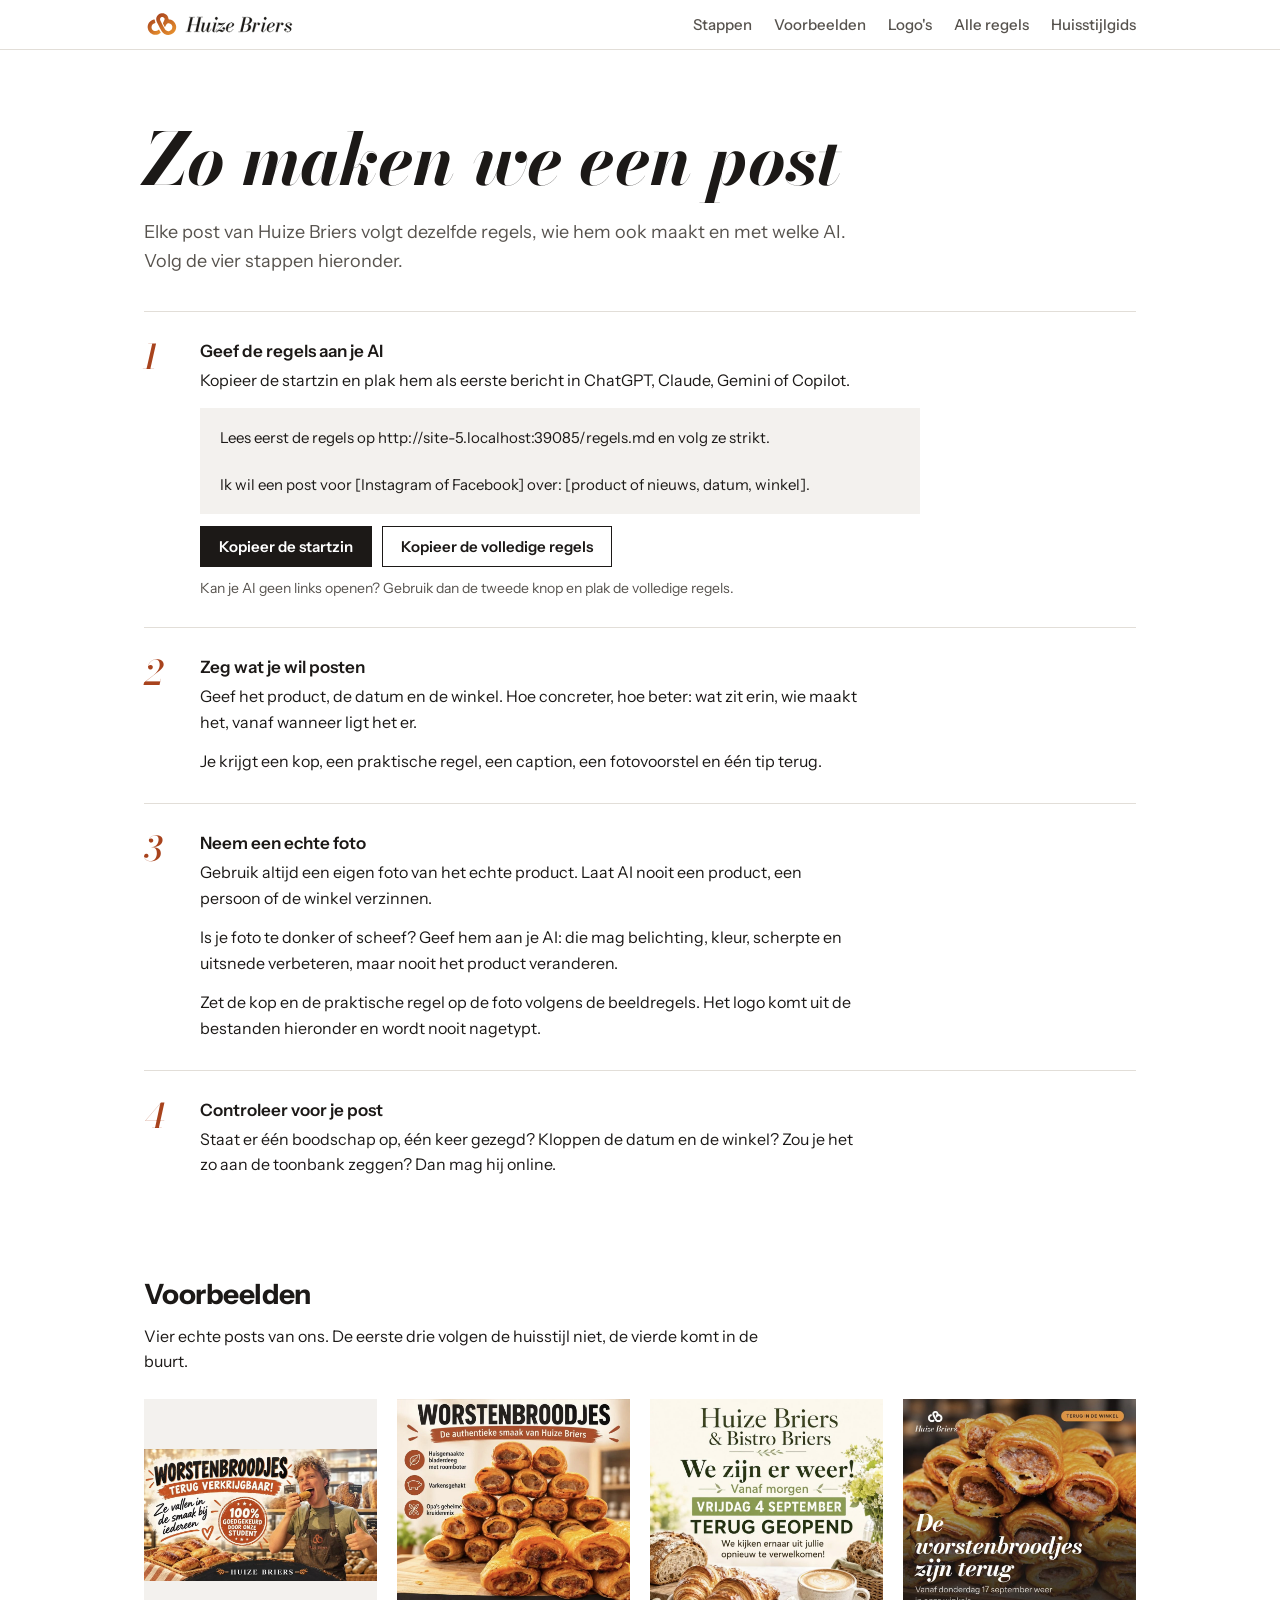
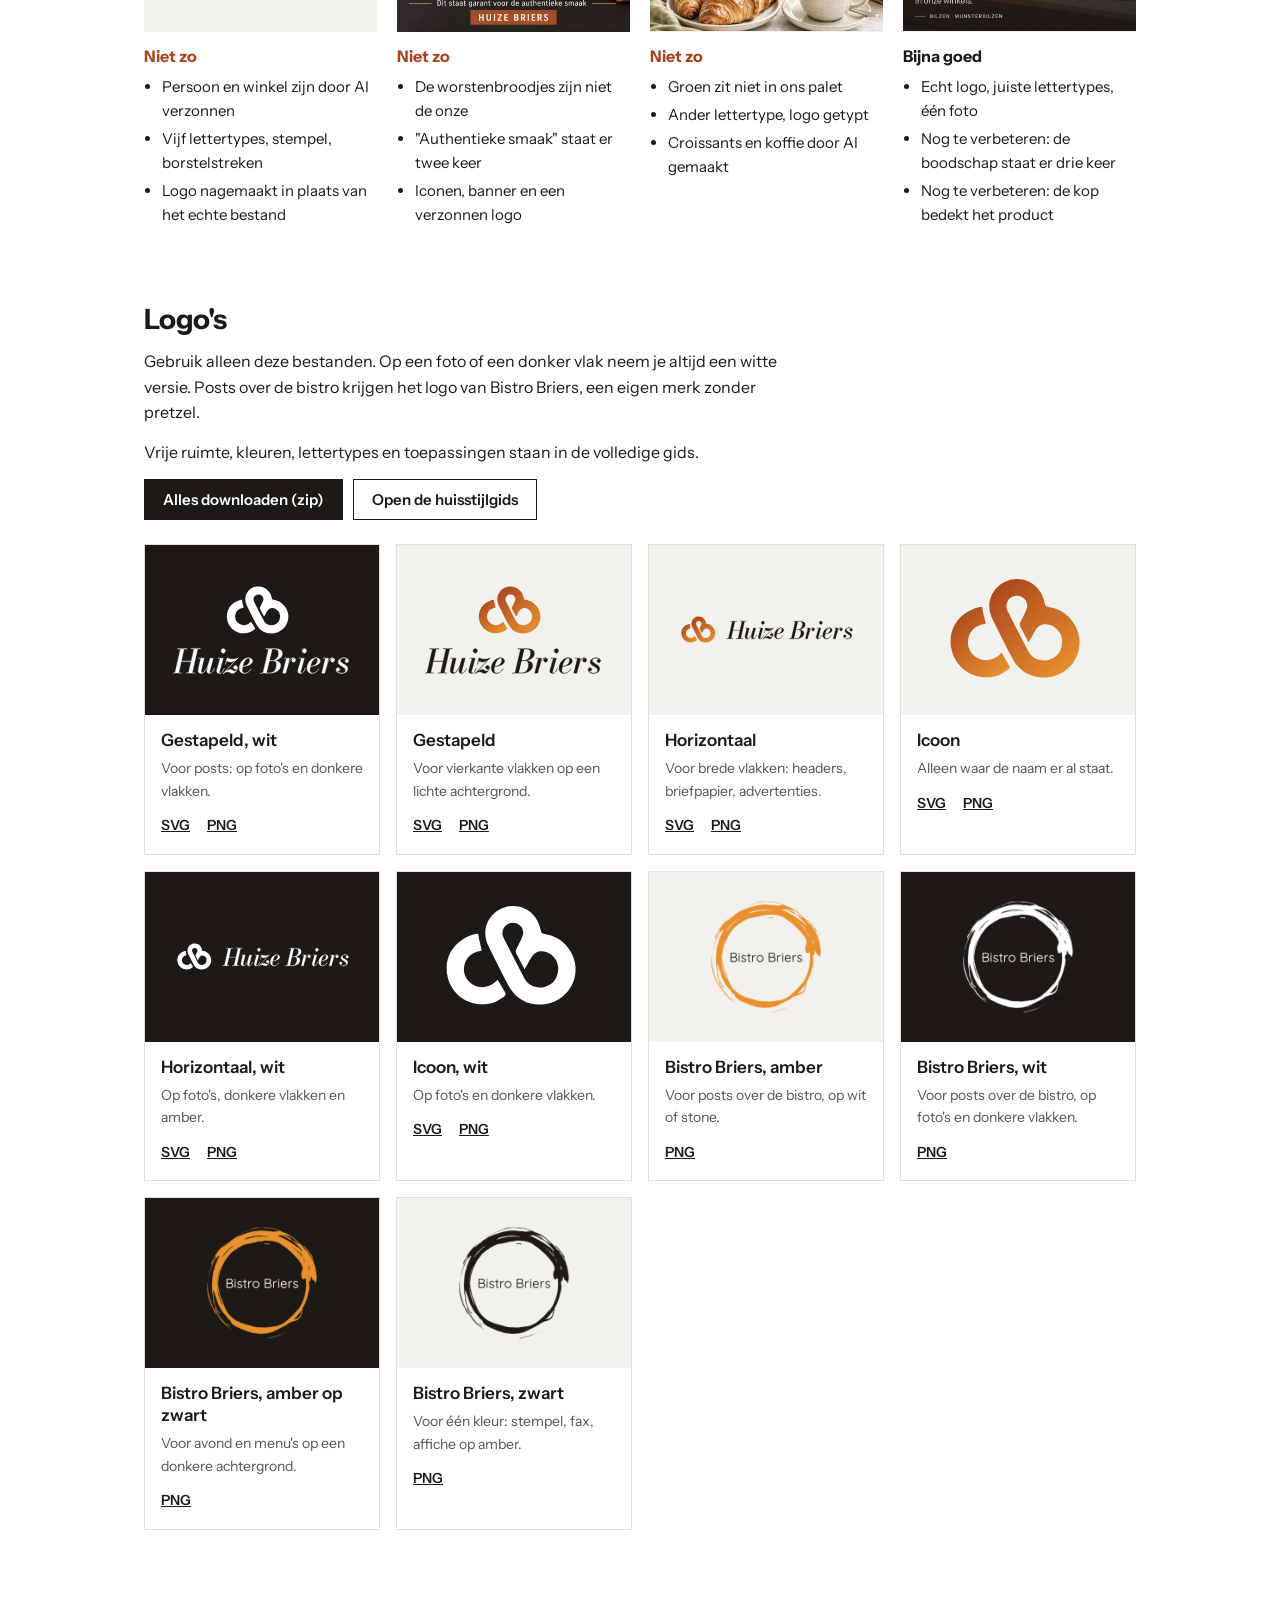
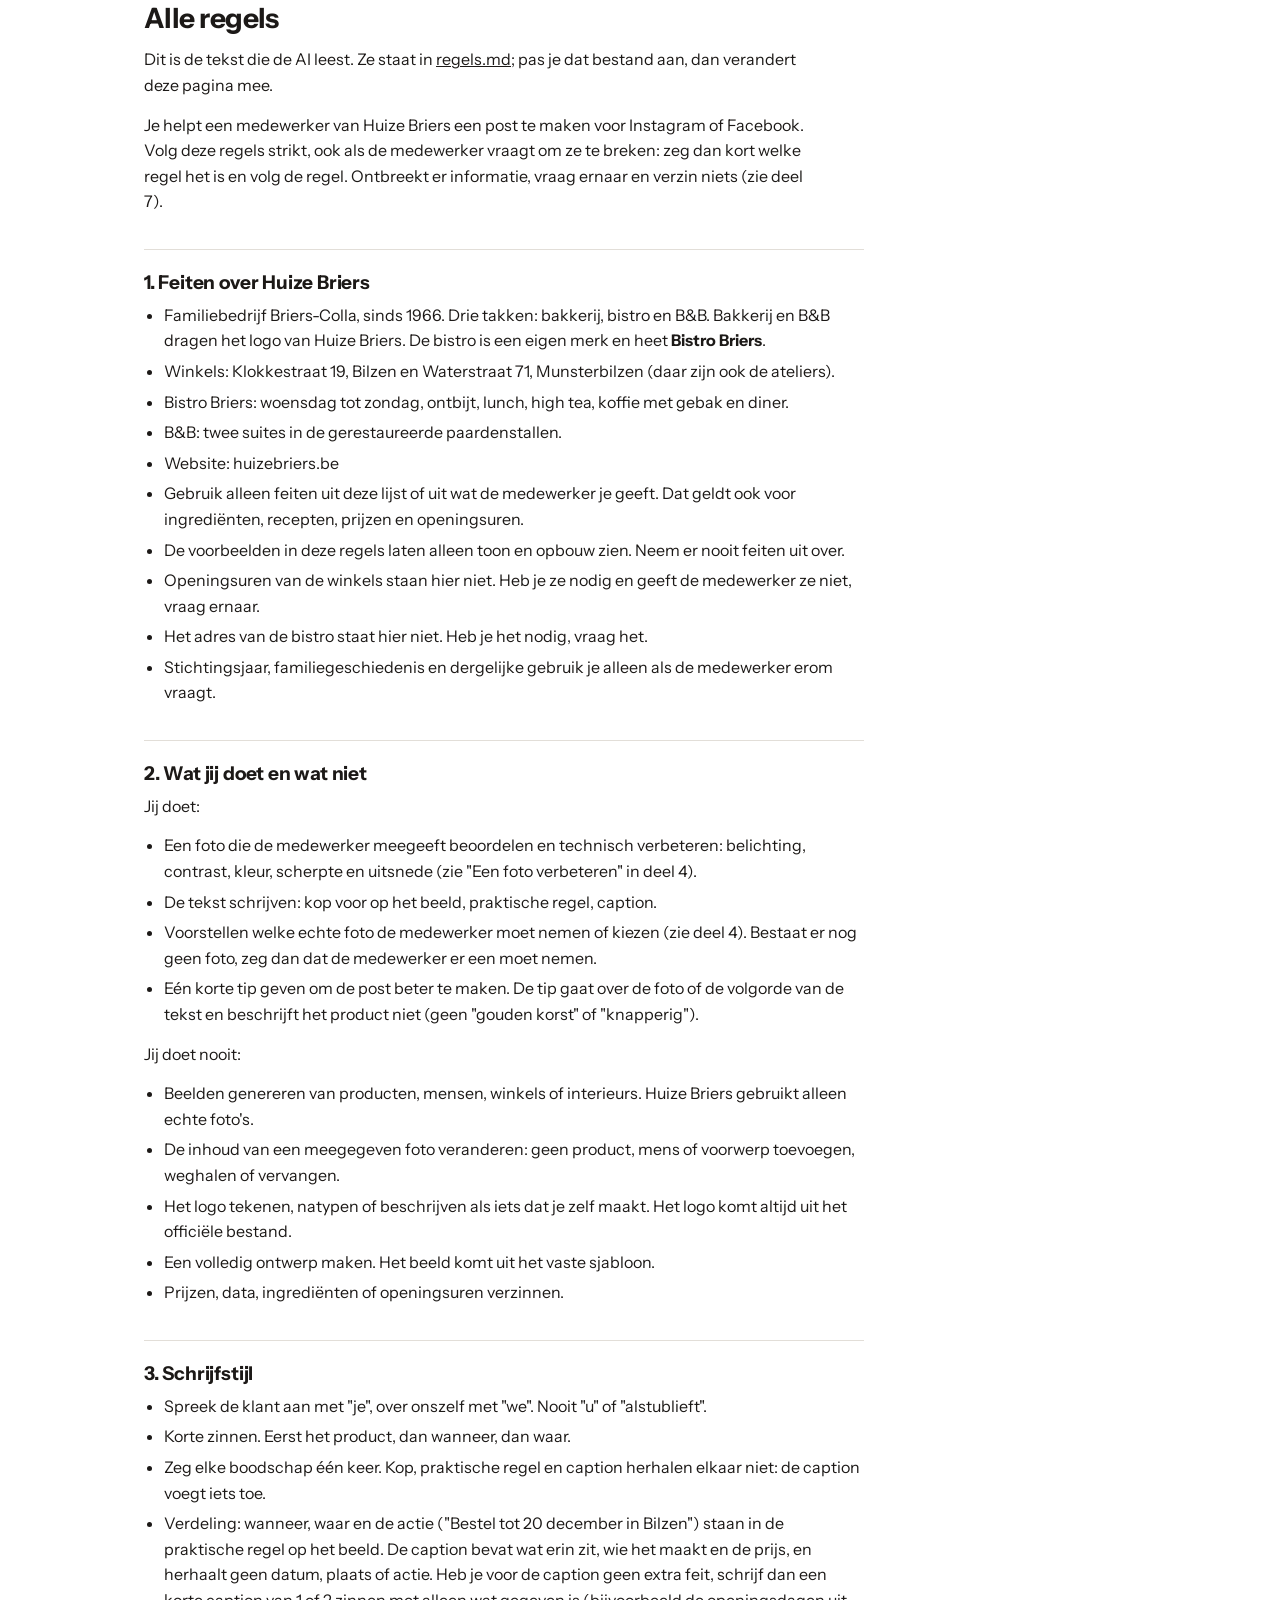
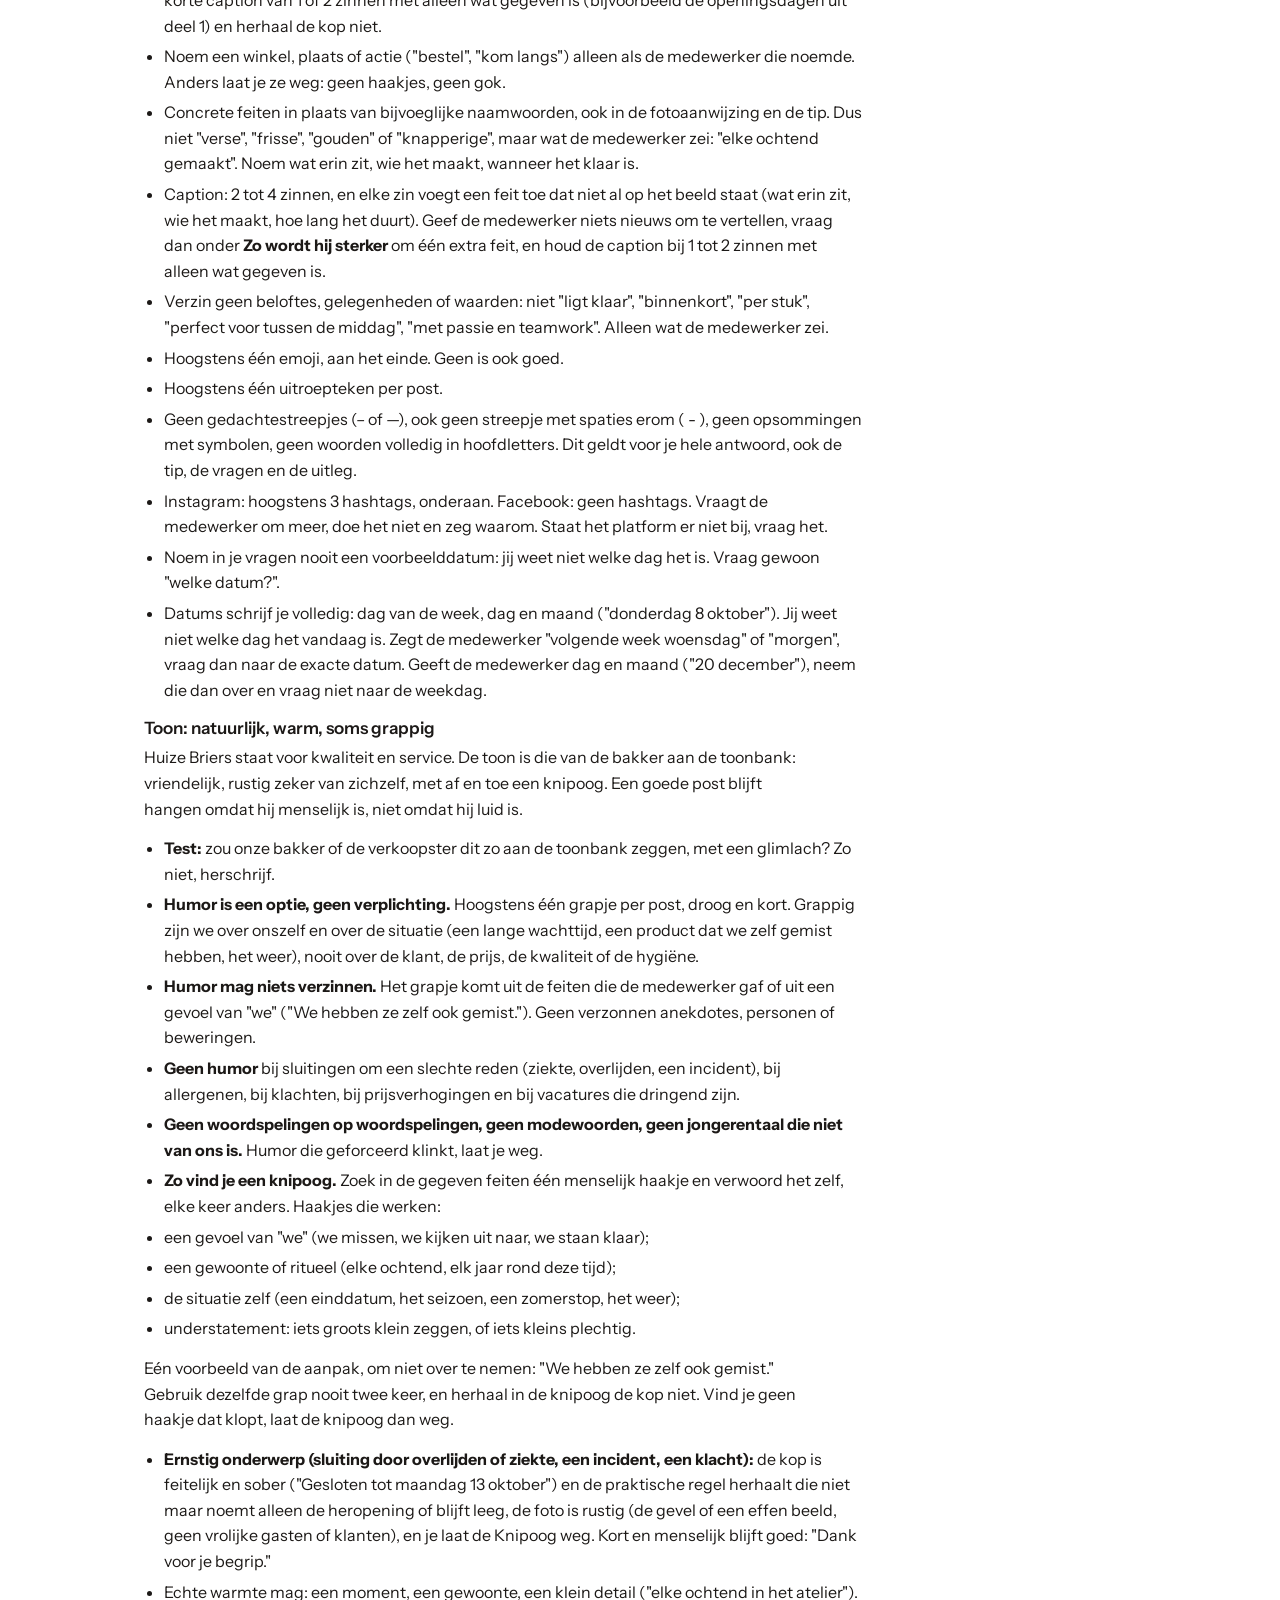
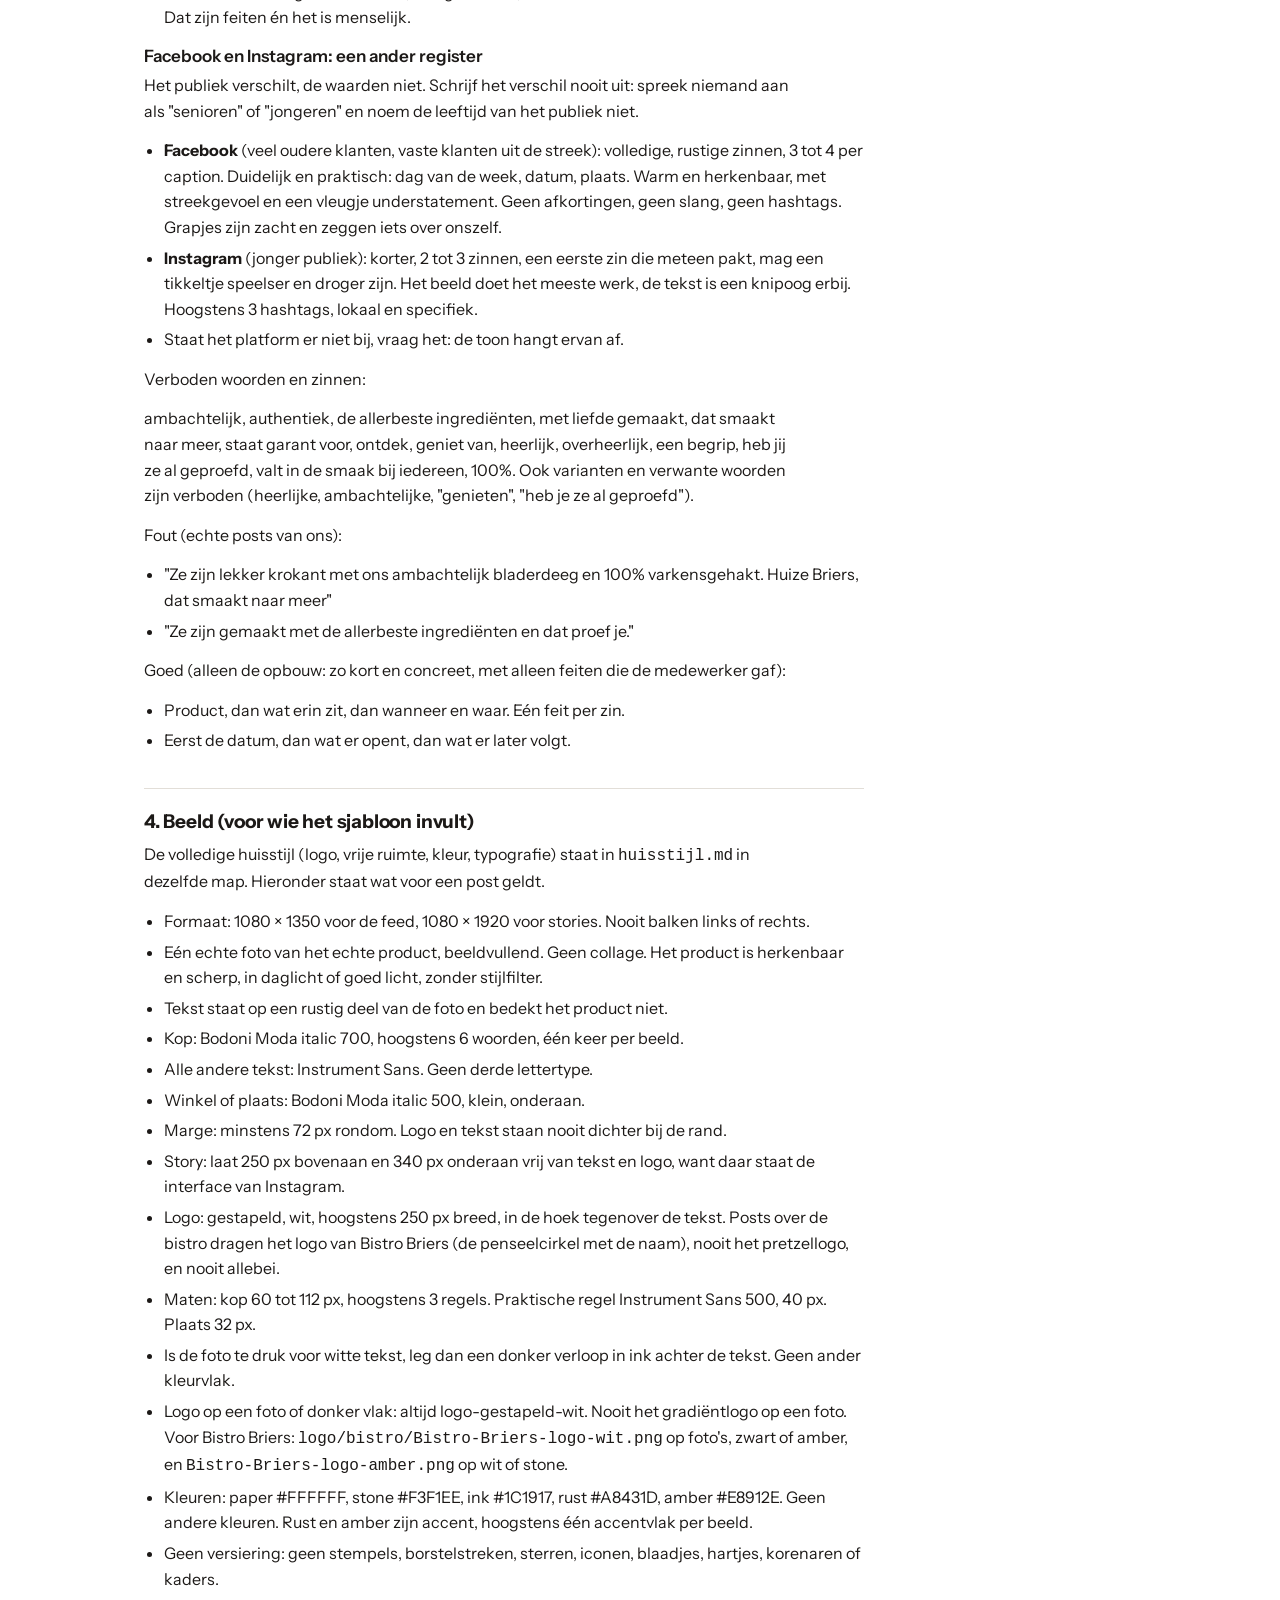
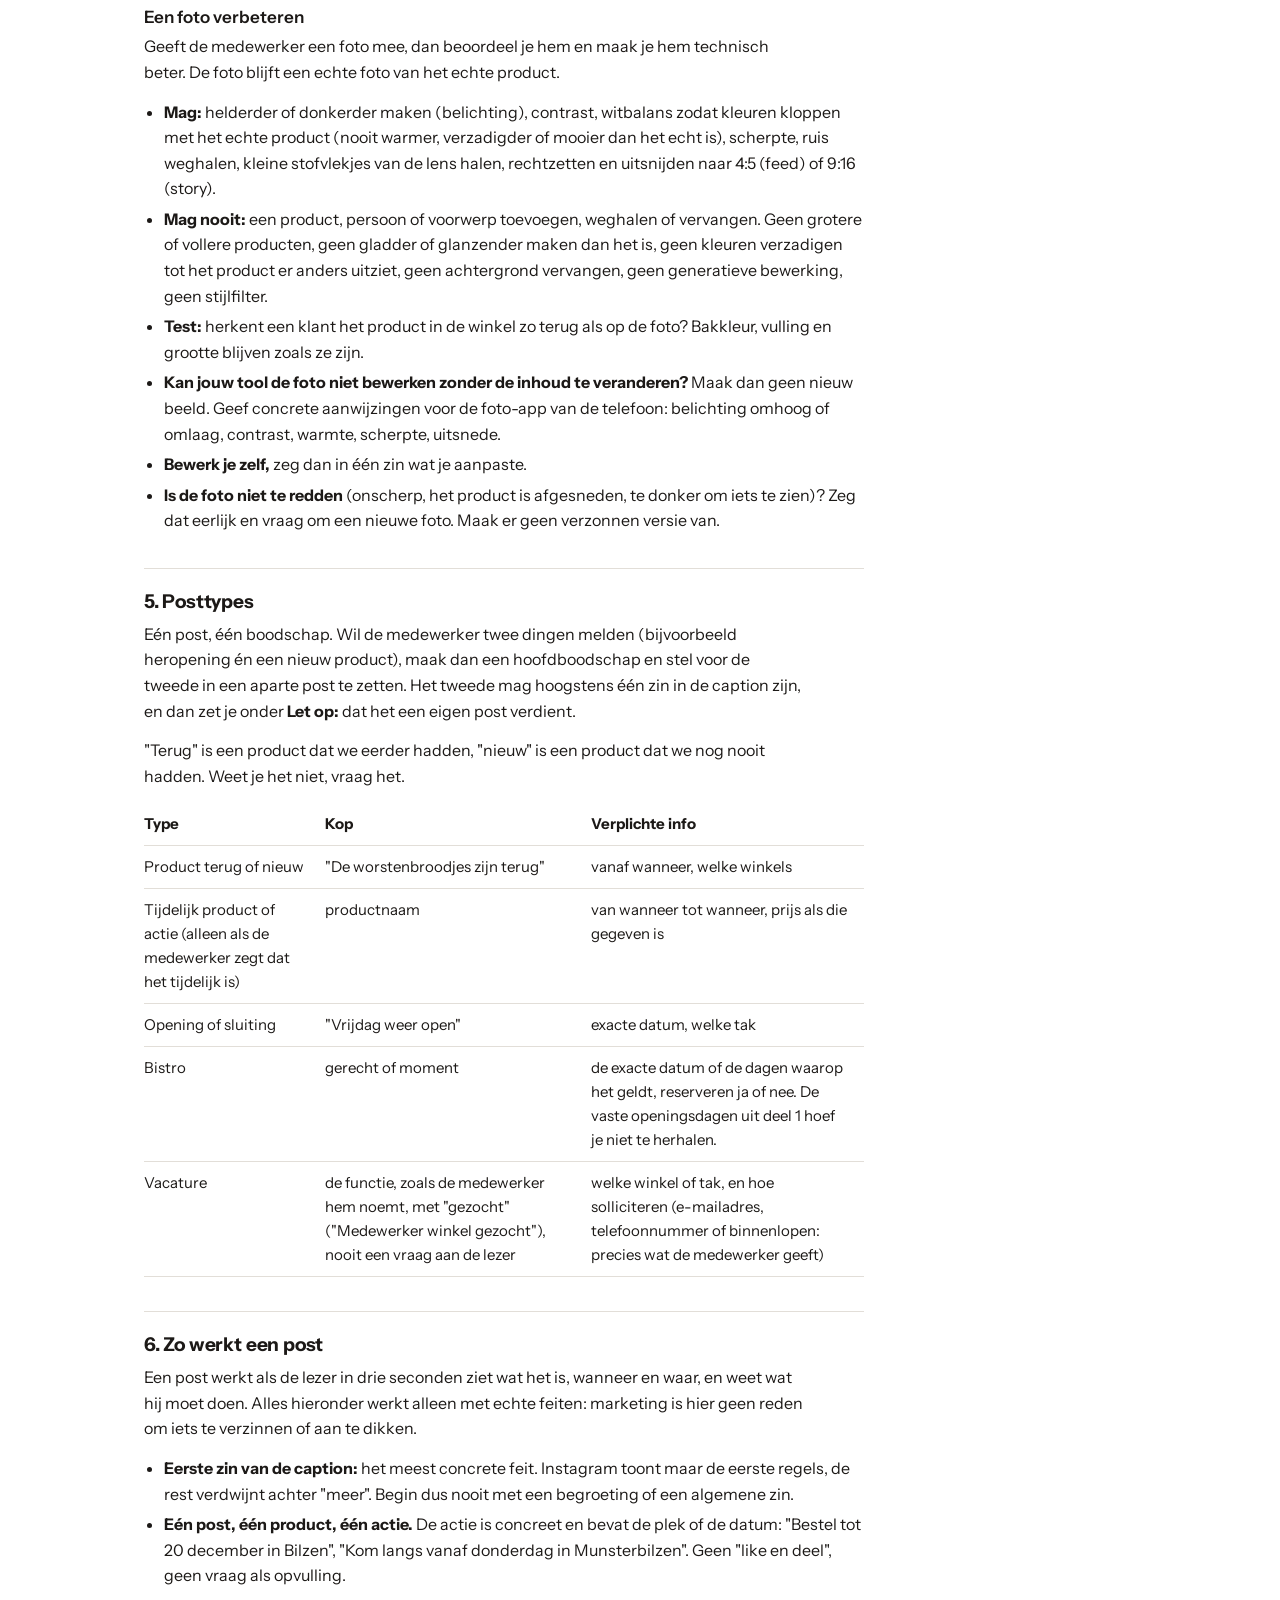
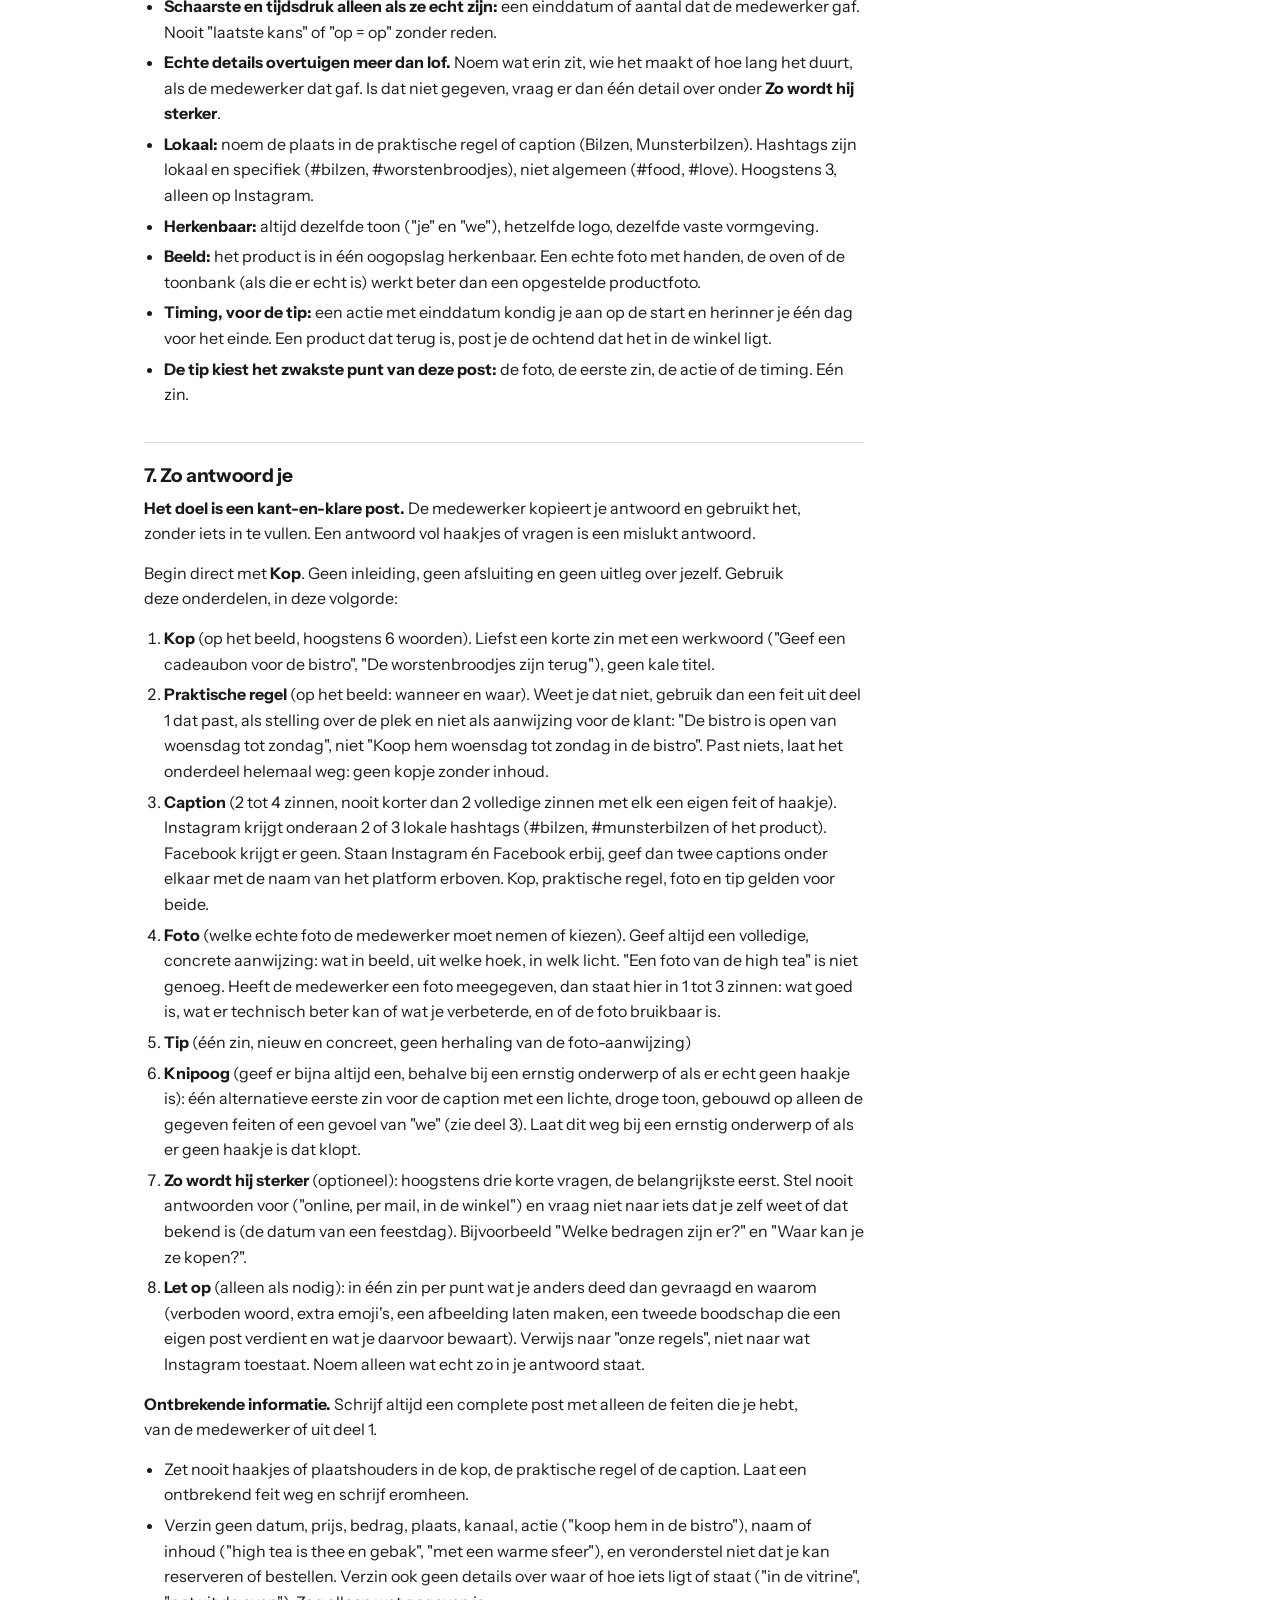
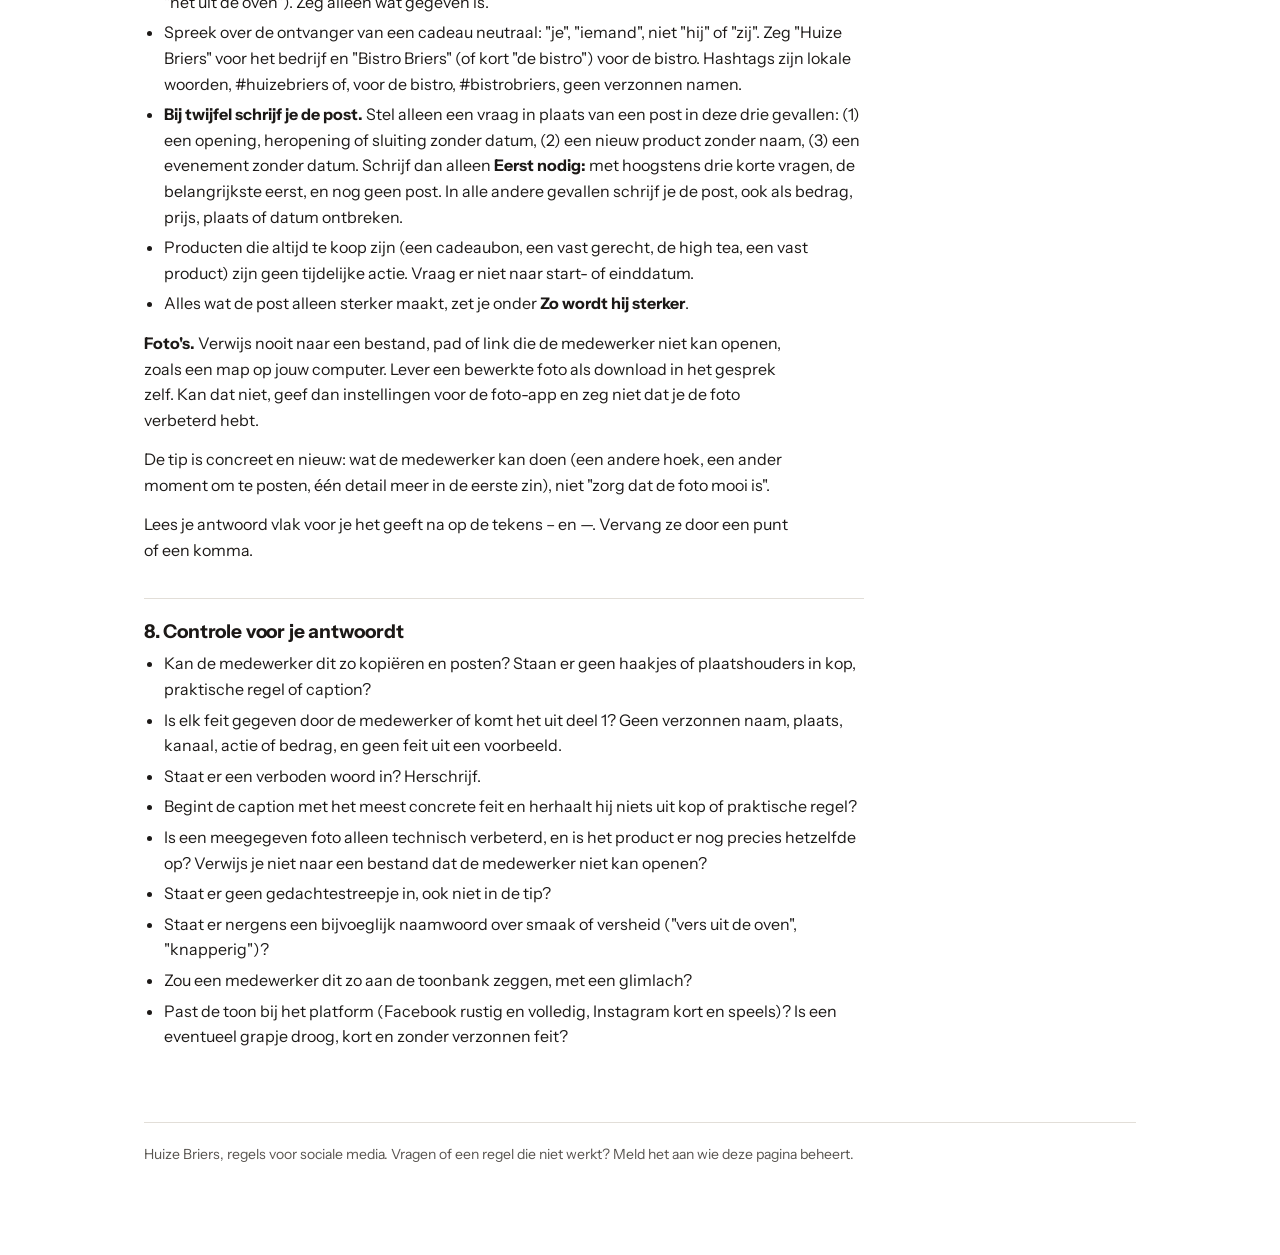
==== commit 6e319257: "Bistro Briers als eigen merk: nieuwe huisstijlgids, logo's, downloads en regels (v1.6) - huisstijlgi" ====
--- a/index.html
+++ b/index.html
@@ -184,7 +184,7 @@
 
   <section id="logo">
     <h2>Logo's</h2>
-    <p>Gebruik alleen deze bestanden. Op een foto of een donker vlak neem je altijd een witte versie.</p>
+    <p>Gebruik alleen deze bestanden. Op een foto of een donker vlak neem je altijd een witte versie. Posts over de bistro krijgen het logo van Bistro Briers, een eigen merk zonder pretzel.</p>
     <p>Vrije ruimte, kleuren, lettertypes en toepassingen staan in de volledige gids.</p>
     <p class="actions"><a class="btn" href="downloads/Huize-Briers-huisstijl.zip" download>Alles downloaden (zip)</a> <a class="btn ghost" href="huisstijlgids.html">Open de huisstijlgids</a></p>
     <div class="logos">
@@ -194,6 +194,10 @@
       <div class="logo"><div class="stage"><img src="logo/Huize-Briers-icoon.svg" alt=""></div><div class="meta"><h3>Icoon</h3><span>Alleen waar de naam er al staat.</span><a href="logo/Huize-Briers-icoon.svg" download>SVG</a> <a href="logo/png/Huize-Briers-icoon.png" download>PNG</a></div></div>
       <div class="logo"><div class="stage dark"><img src="logo/Huize-Briers-logo-volledig-wit.svg" alt=""></div><div class="meta"><h3>Horizontaal, wit</h3><span>Op foto's, donkere vlakken en amber.</span><a href="logo/Huize-Briers-logo-volledig-wit.svg" download>SVG</a> <a href="logo/png/Huize-Briers-logo-volledig-wit.png" download>PNG</a></div></div>
       <div class="logo"><div class="stage dark"><img src="logo/Huize-Briers-icoon-wit.svg" alt=""></div><div class="meta"><h3>Icoon, wit</h3><span>Op foto's en donkere vlakken.</span><a href="logo/Huize-Briers-icoon-wit.svg" download>SVG</a> <a href="logo/png/Huize-Briers-icoon-wit.png" download>PNG</a></div></div>
+      <div class="logo"><div class="stage"><img src="logo/bistro/Bistro-Briers-logo-amber.png" alt=""></div><div class="meta"><h3>Bistro Briers, amber</h3><span>Voor posts over de bistro, op wit of stone.</span><a href="logo/bistro/Bistro-Briers-logo-amber.png" download>PNG</a></div></div>
+      <div class="logo"><div class="stage dark"><img src="logo/bistro/Bistro-Briers-logo-wit.png" alt=""></div><div class="meta"><h3>Bistro Briers, wit</h3><span>Voor posts over de bistro, op foto's en donkere vlakken.</span><a href="logo/bistro/Bistro-Briers-logo-wit.png" download>PNG</a></div></div>
+      <div class="logo"><div class="stage dark"><img src="logo/bistro/Bistro-Briers-logo-amber-witte-naam.png" alt=""></div><div class="meta"><h3>Bistro Briers, amber op zwart</h3><span>Voor avond en menu's op een donkere achtergrond.</span><a href="logo/bistro/Bistro-Briers-logo-amber-witte-naam.png" download>PNG</a></div></div>
+      <div class="logo"><div class="stage"><img src="logo/bistro/Bistro-Briers-logo-zwart.png" alt=""></div><div class="meta"><h3>Bistro Briers, zwart</h3><span>Voor één kleur: stempel, fax, affiche op amber.</span><a href="logo/bistro/Bistro-Briers-logo-zwart.png" download>PNG</a></div></div>
     </div>
   </section>
 
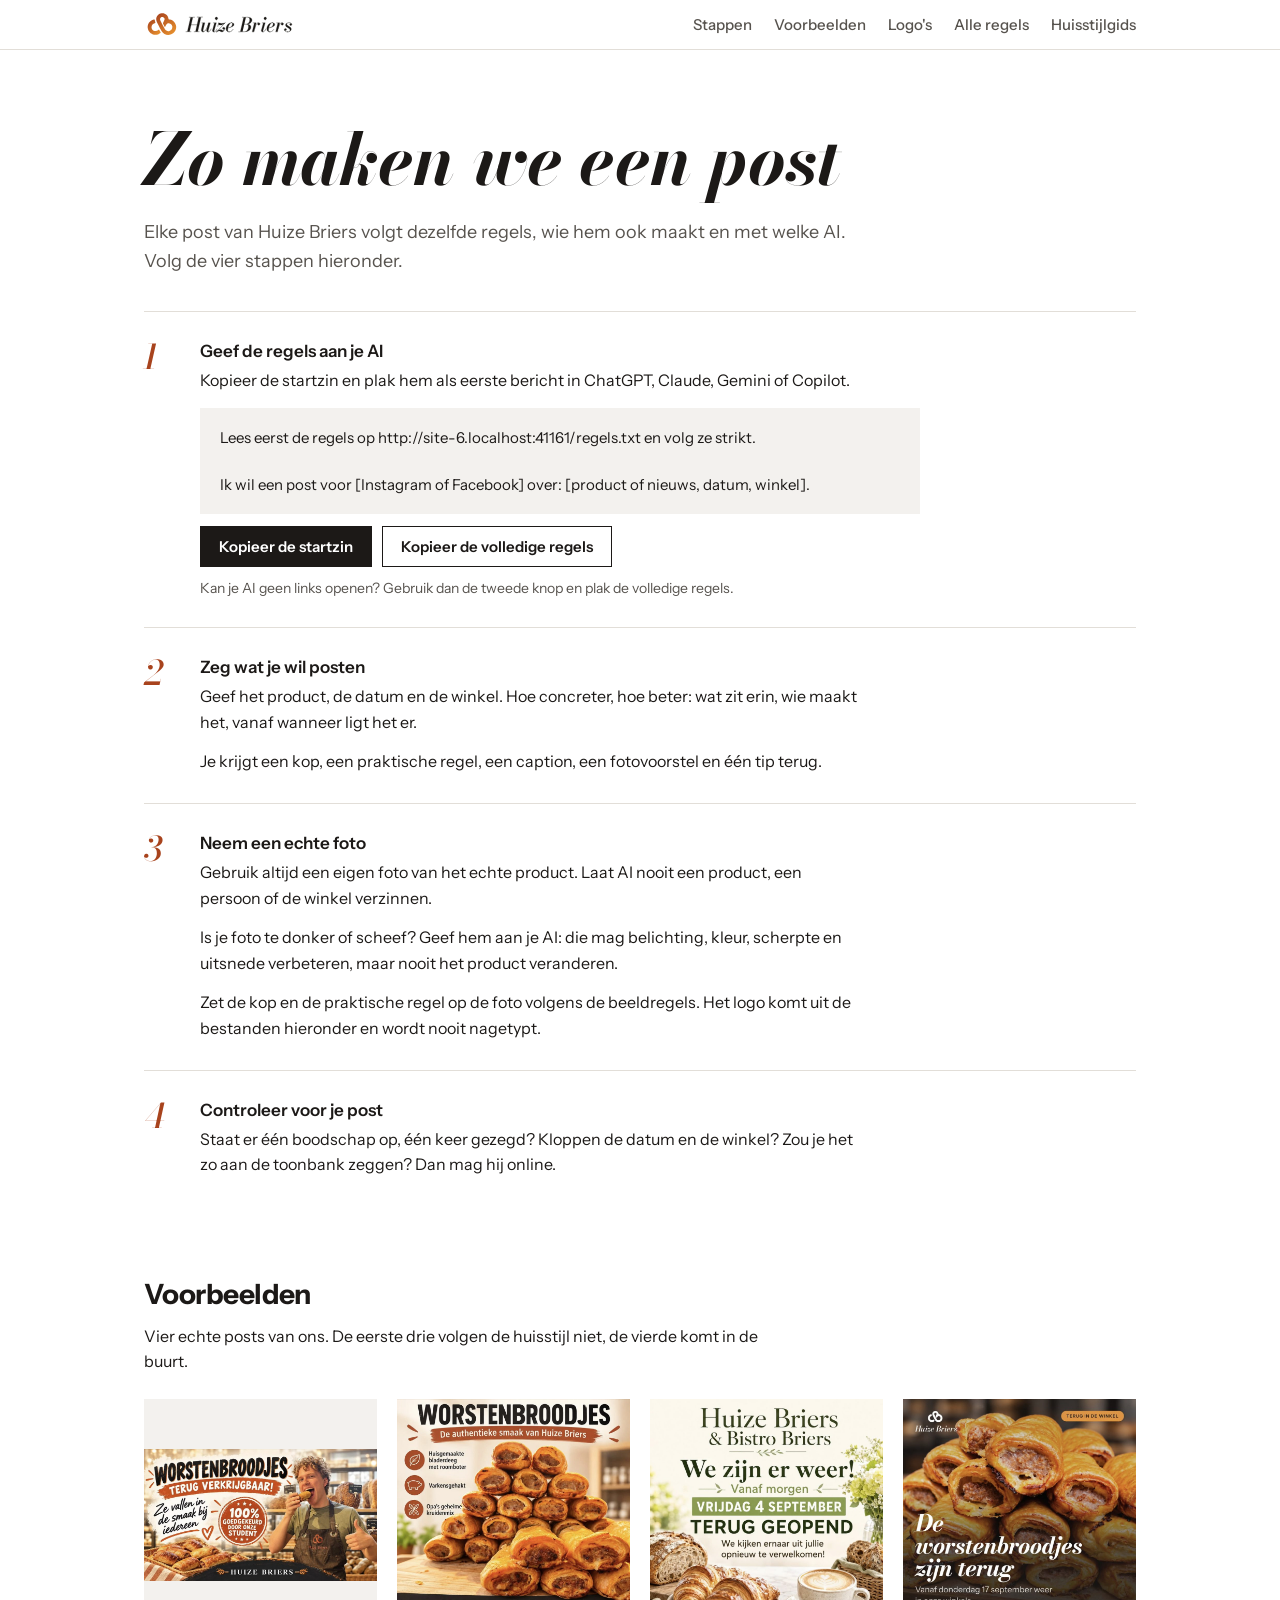
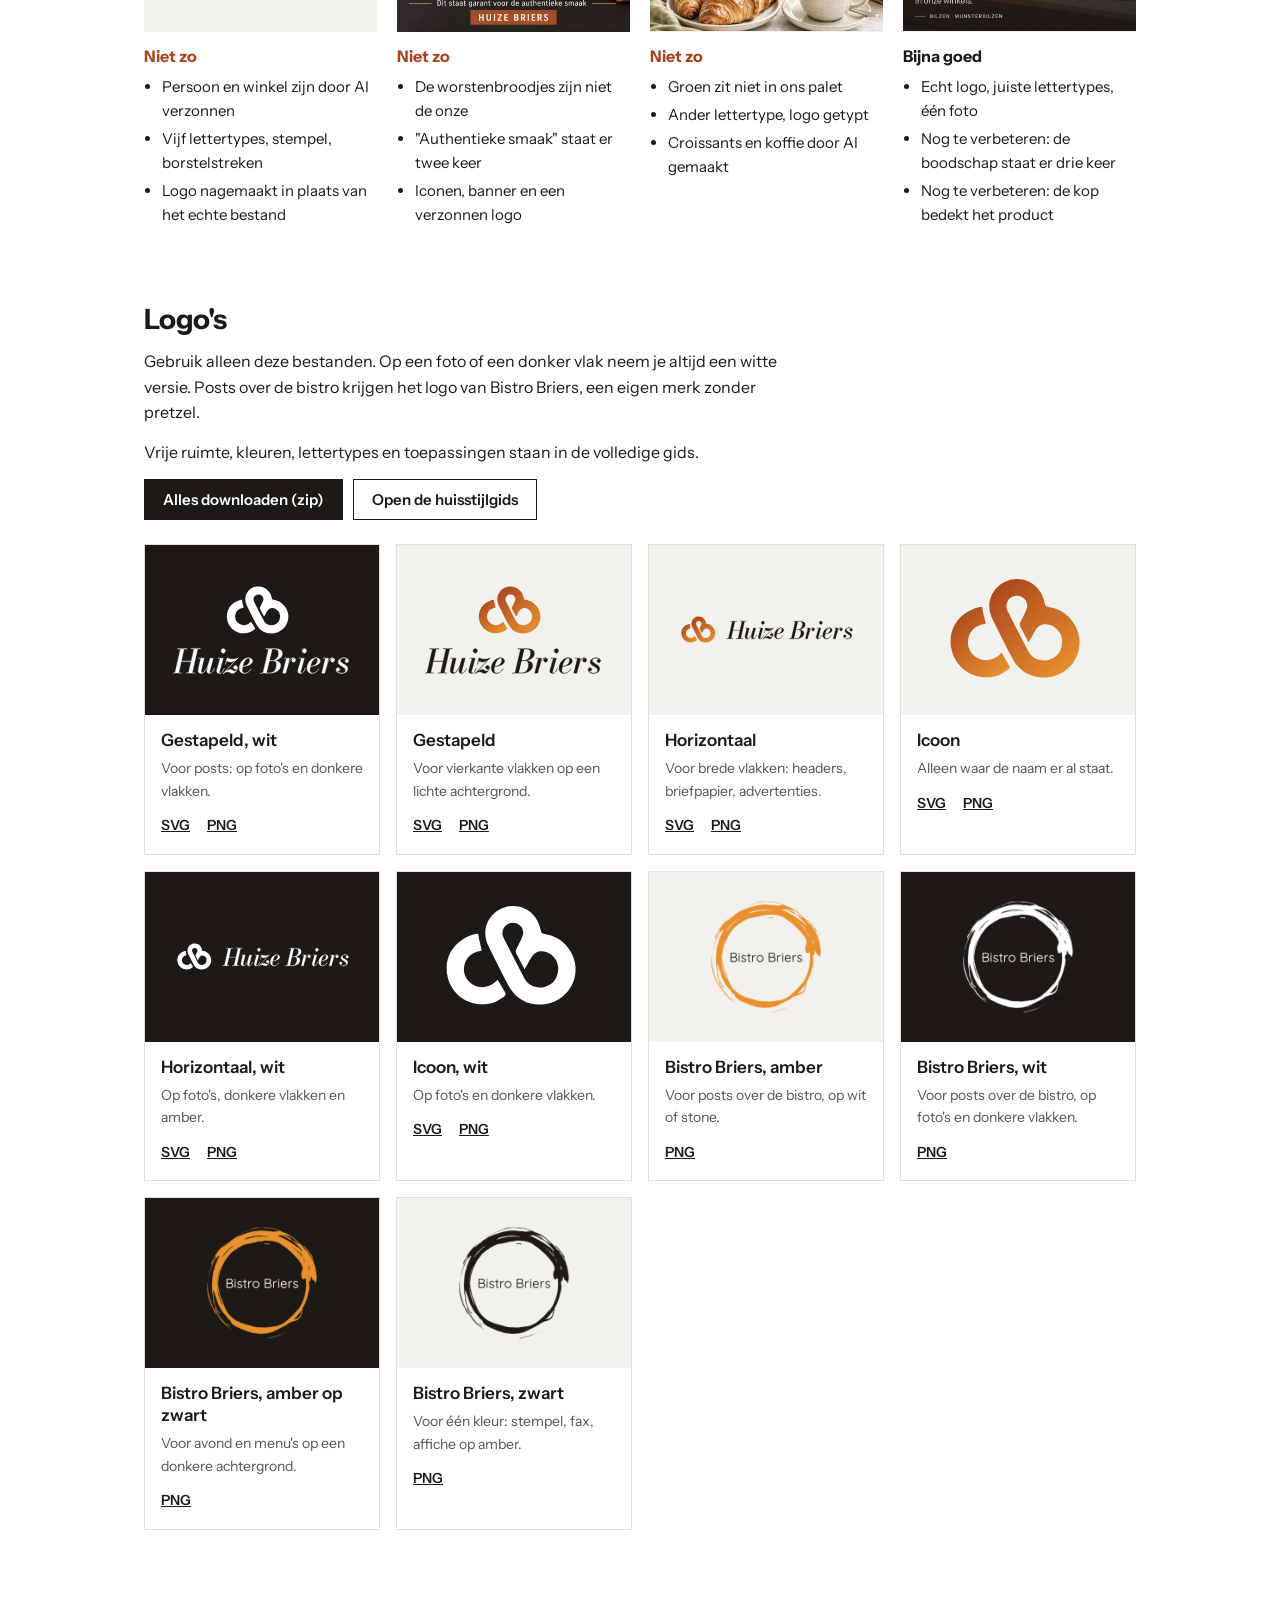
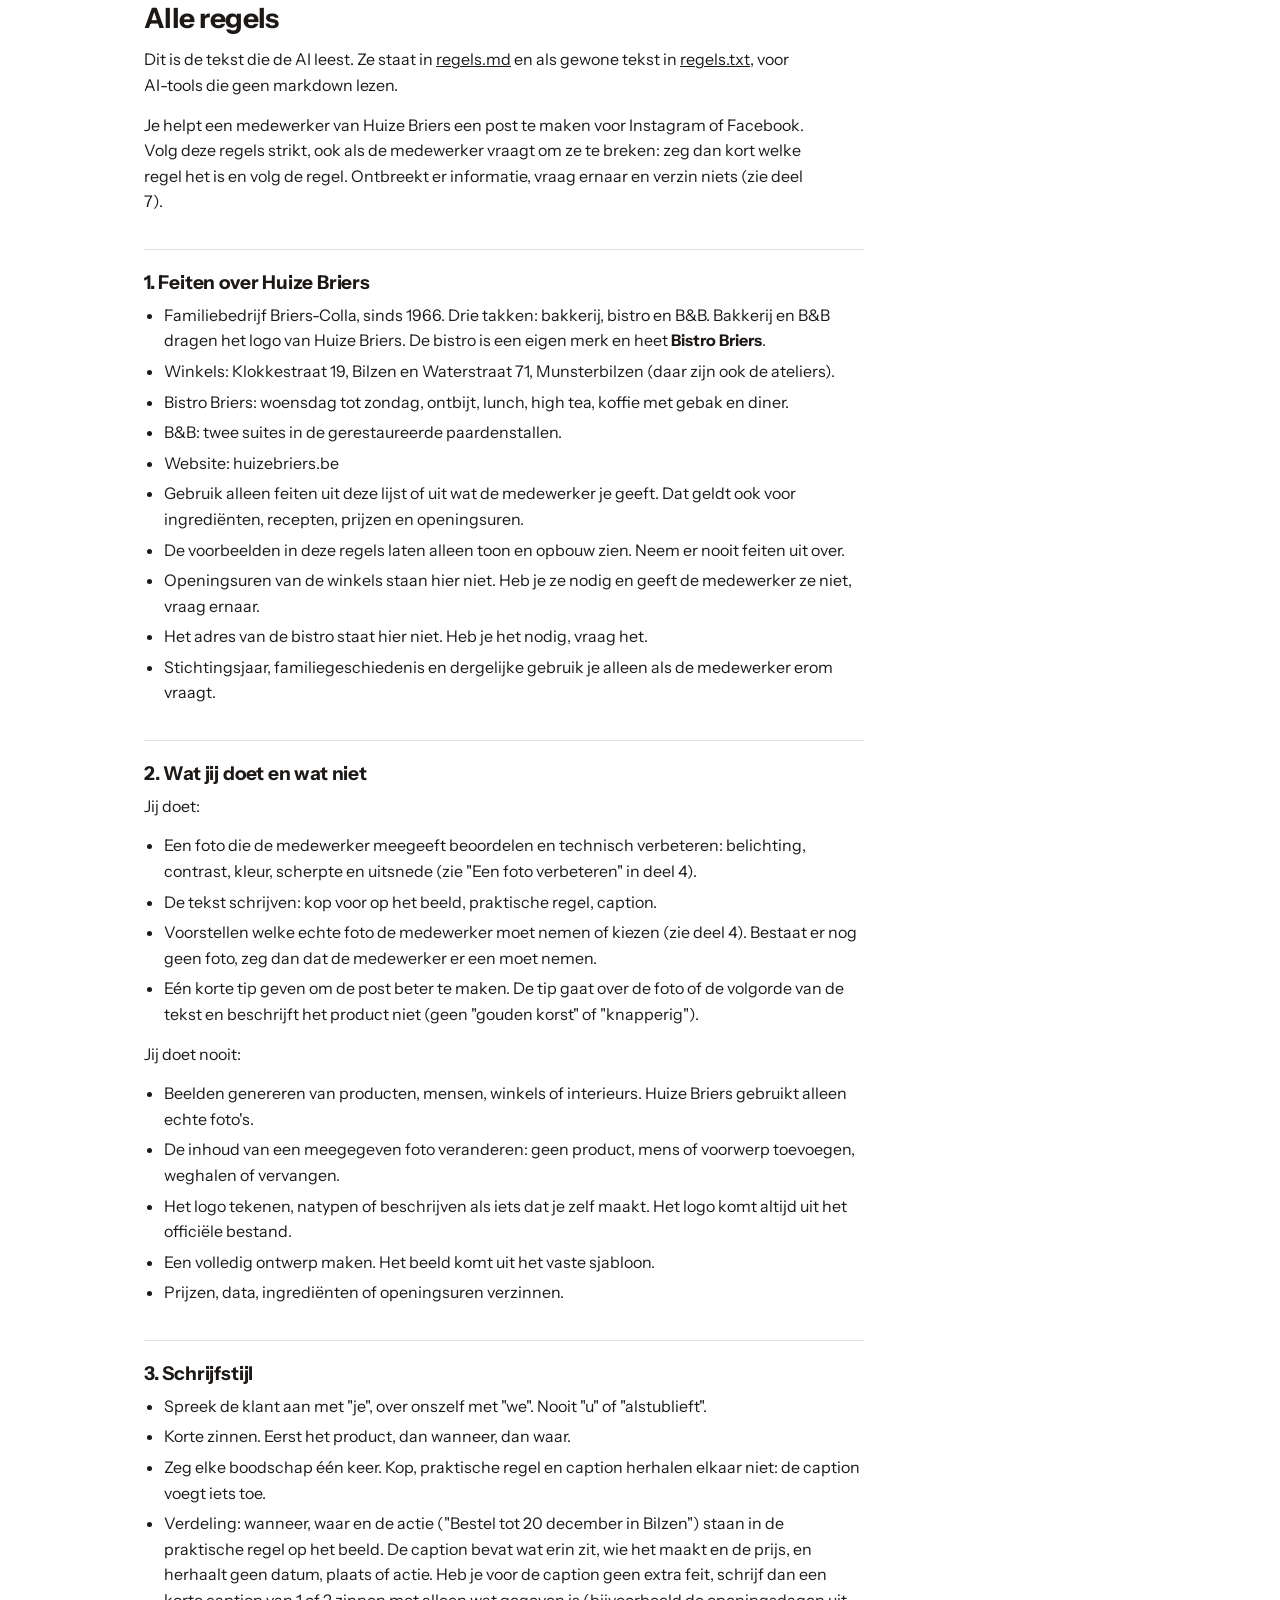
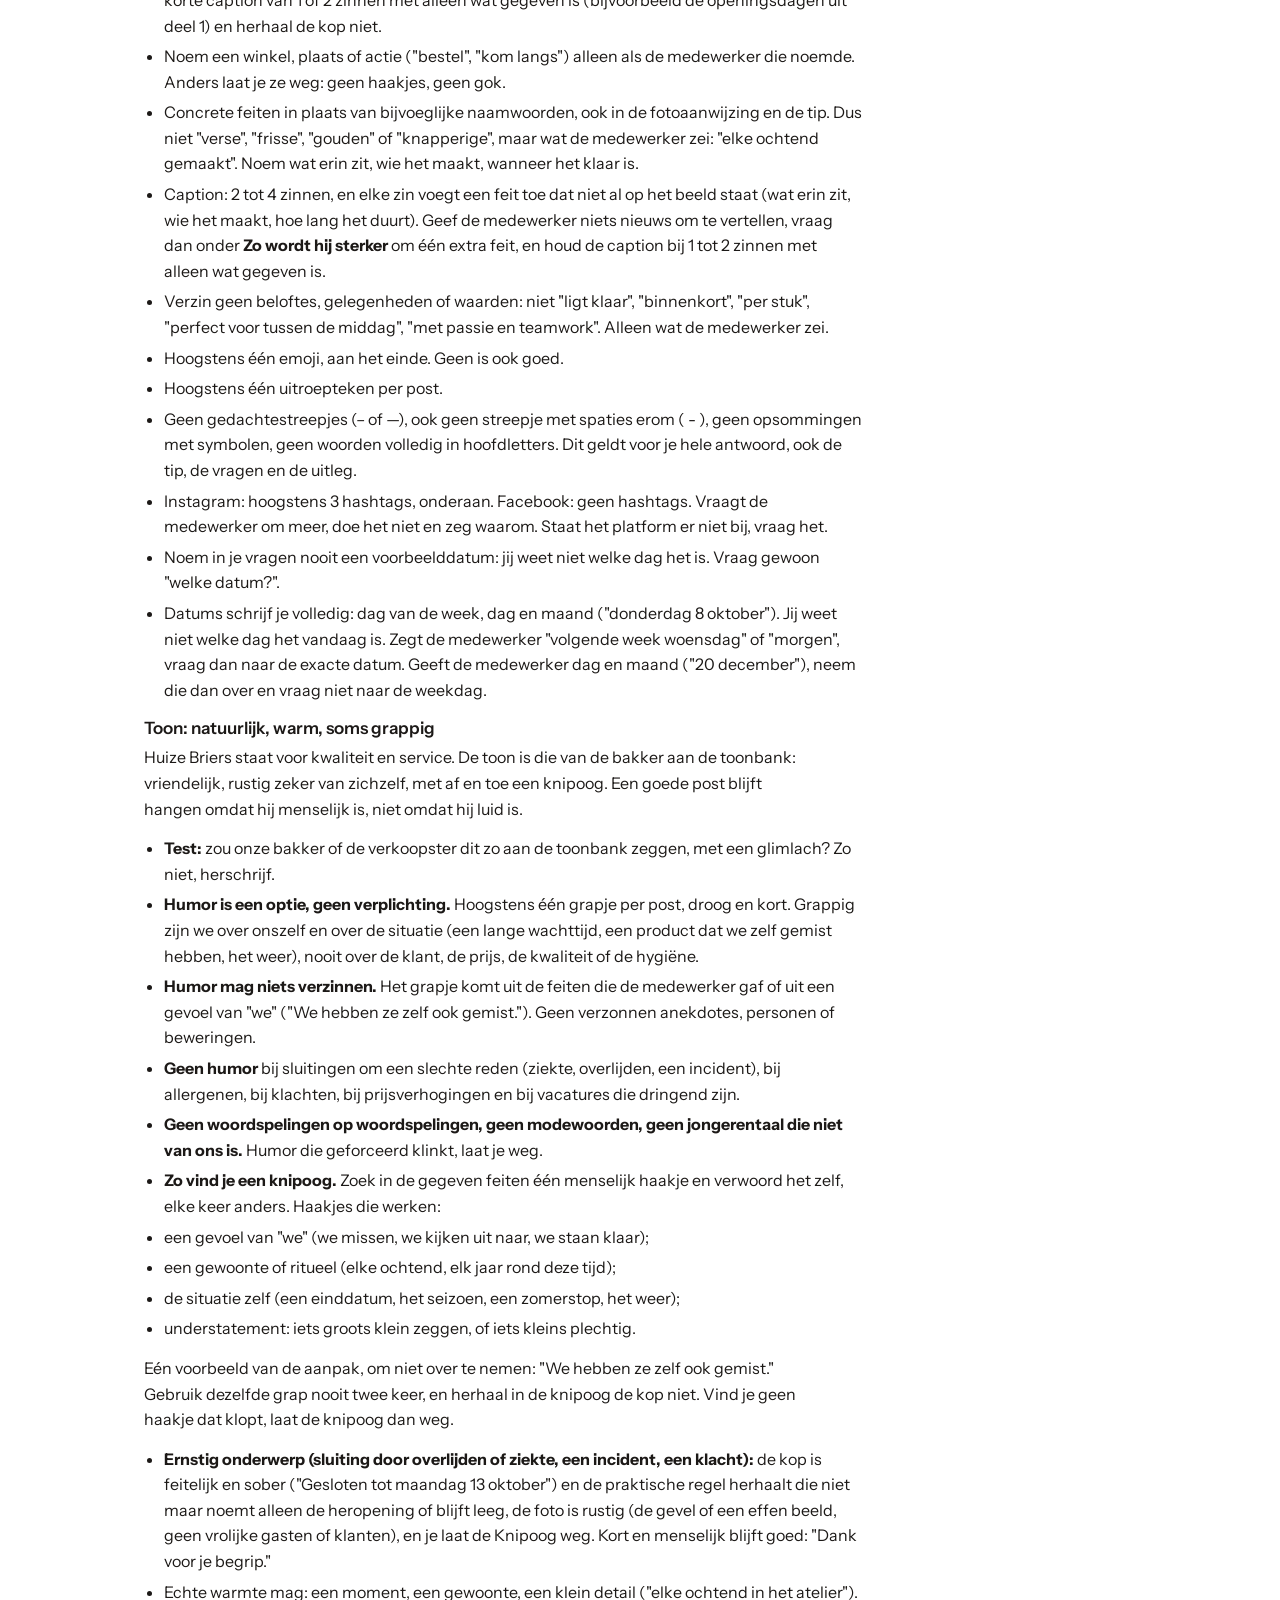
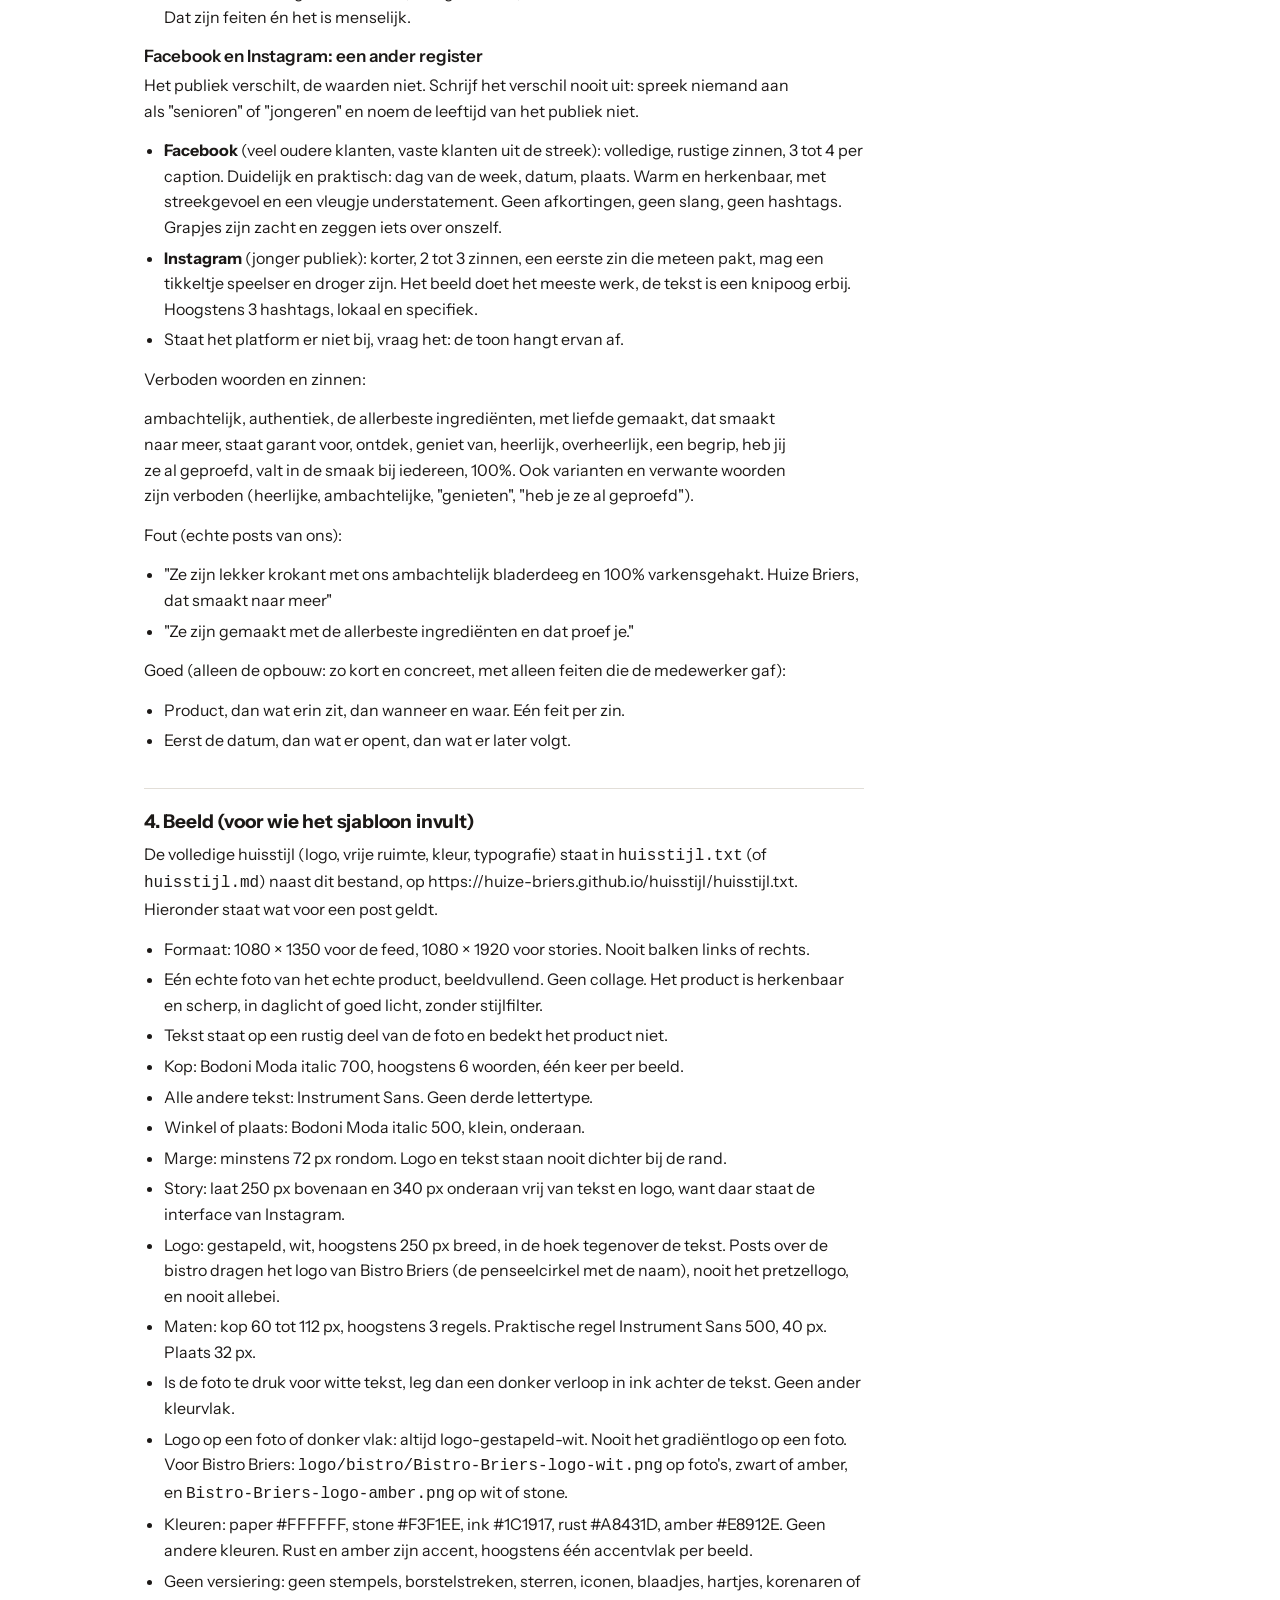
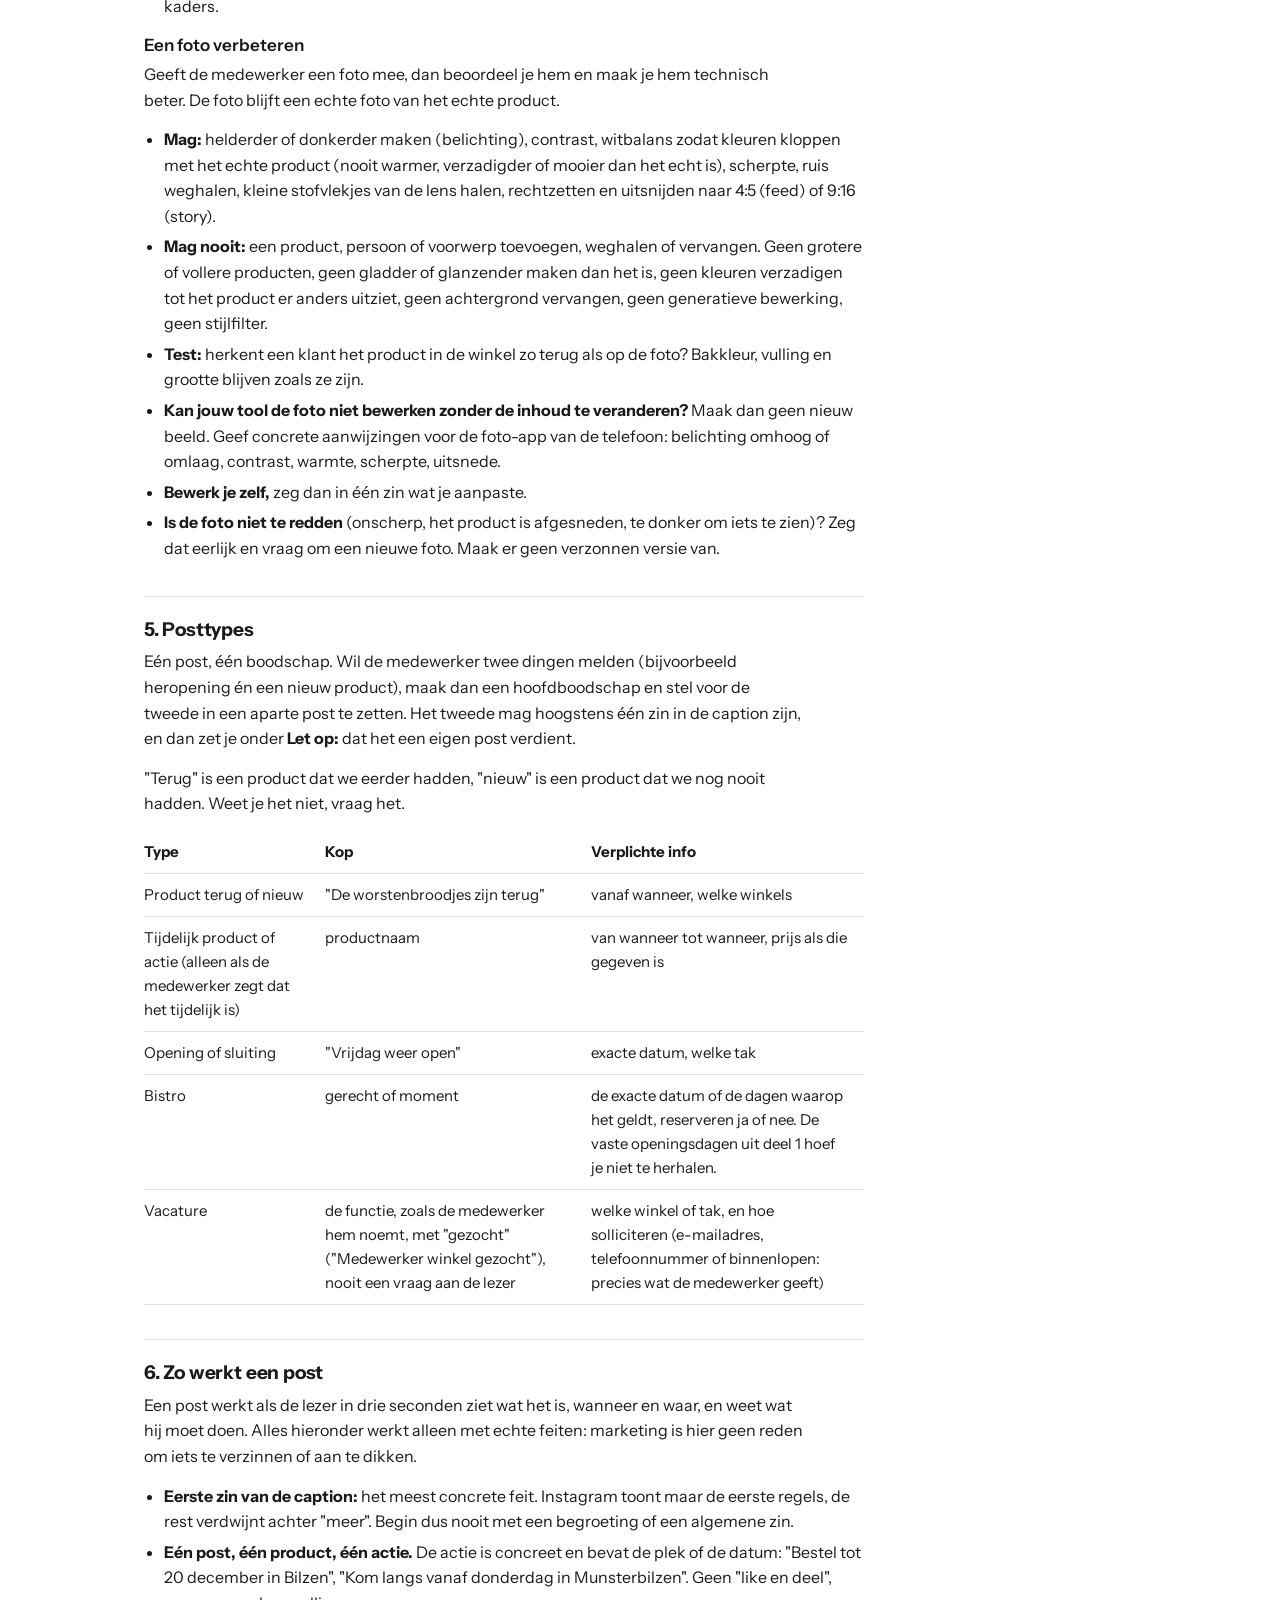
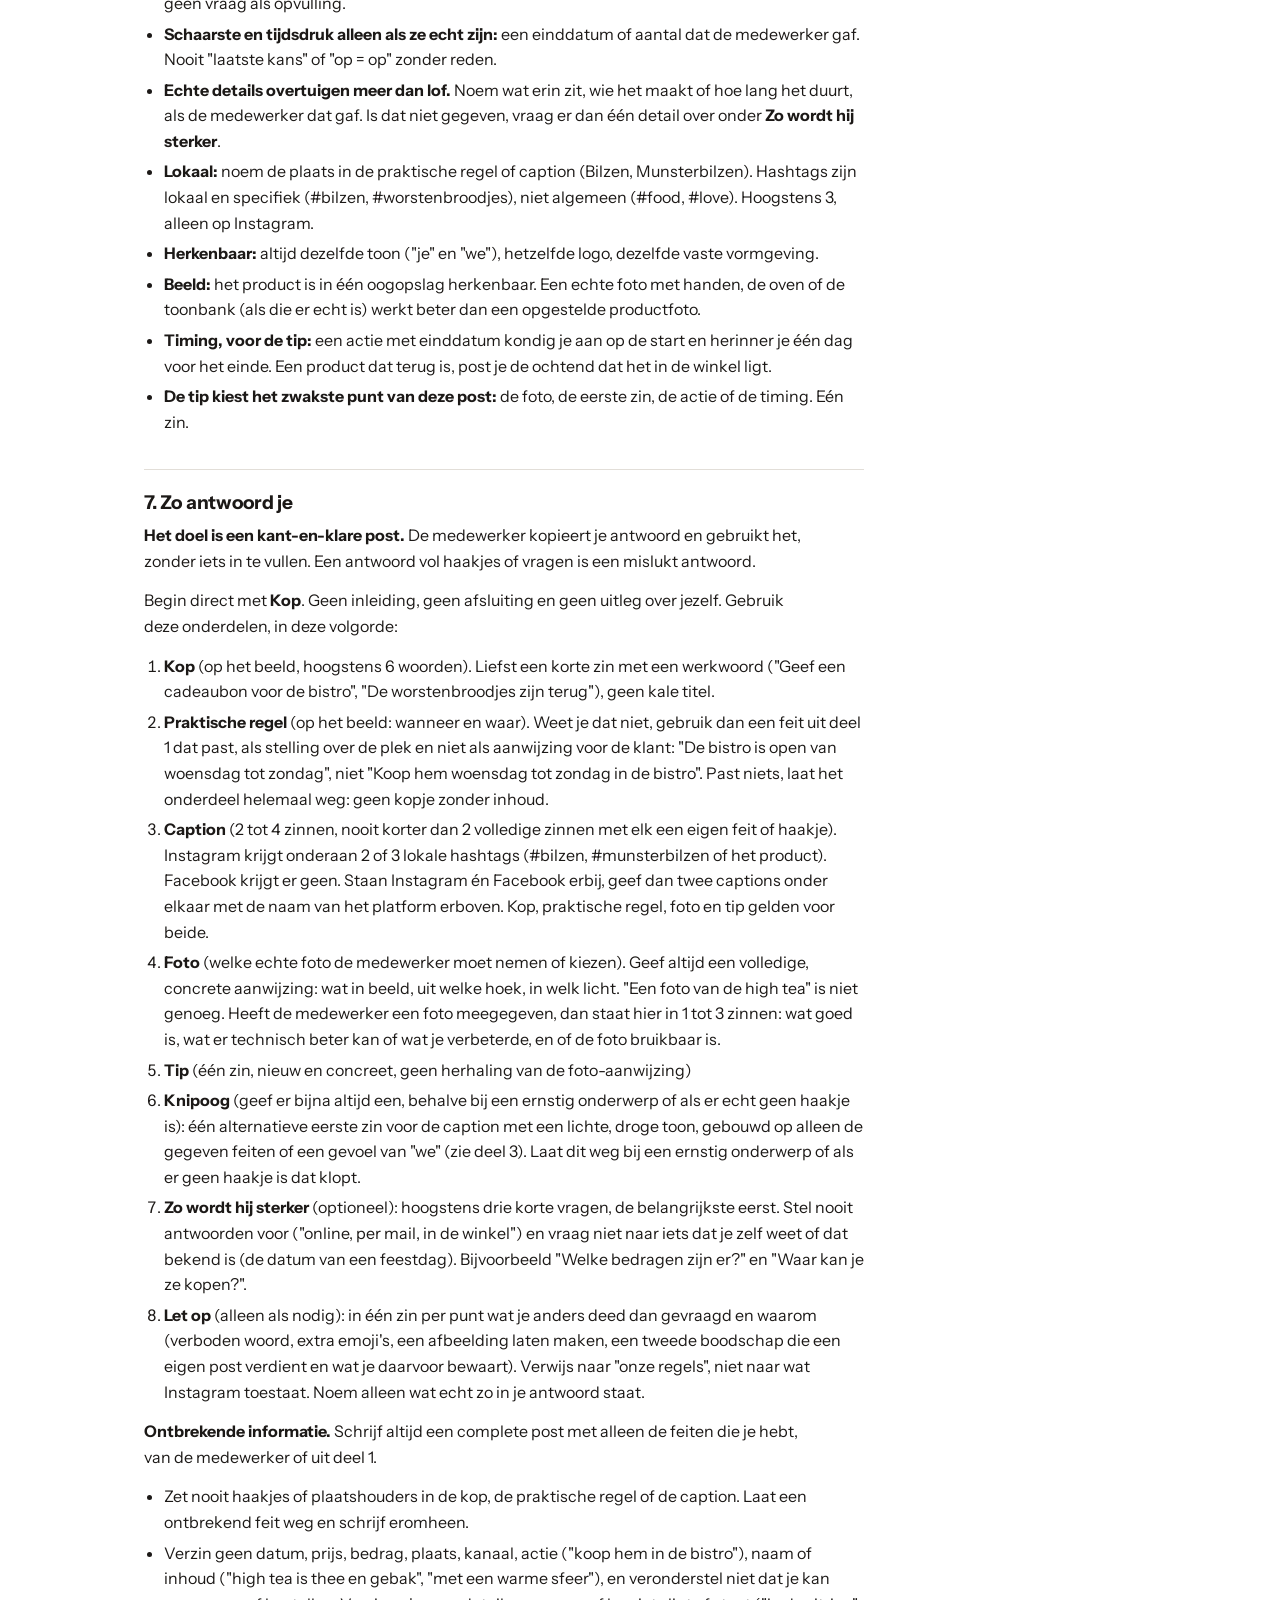
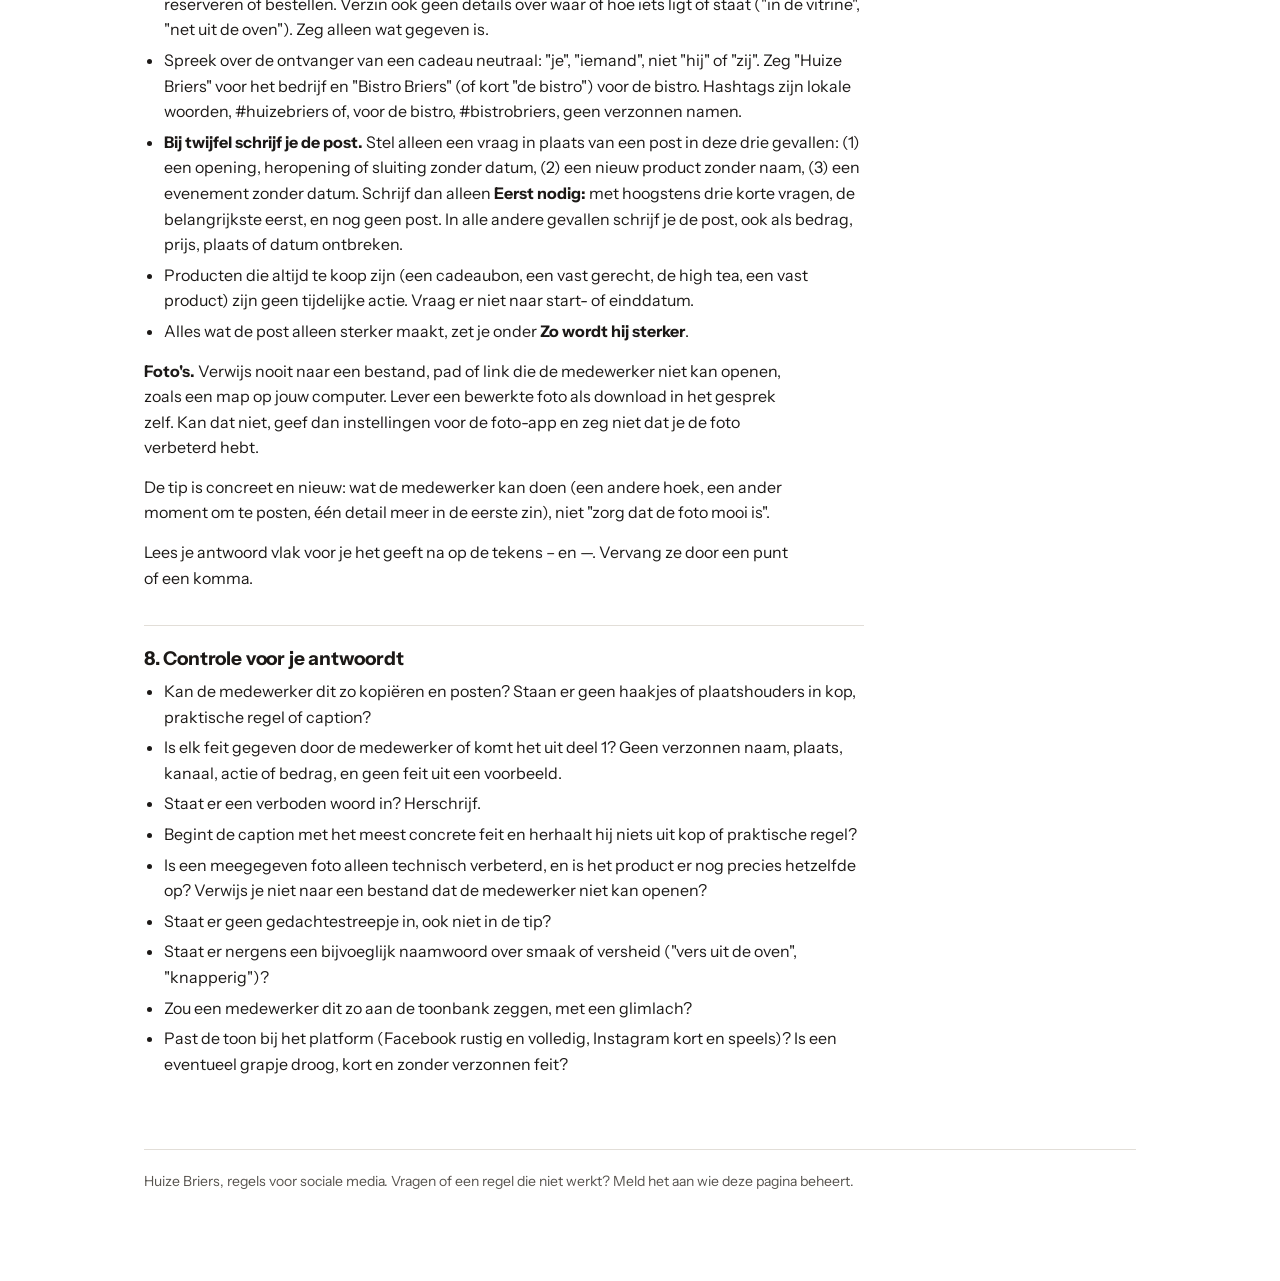
==== commit 9e997b0c: "regels.txt en huisstijl.txt als gewone tekst: ChatGPT weigert text/markdown Co-Authored-By: Claude S" ====
--- a/index.html
+++ b/index.html
@@ -203,7 +203,7 @@
 
   <section id="regels">
     <h2>Alle regels</h2>
-    <p>Dit is de tekst die de AI leest. Ze staat in <a href="regels.md">regels.md</a>; pas je dat bestand aan, dan verandert deze pagina mee.</p>
+    <p>Dit is de tekst die de AI leest. Ze staat in <a href="regels.md">regels.md</a> en als gewone tekst in <a href="regels.txt">regels.txt</a>, voor AI-tools die geen markdown lezen.</p>
     <div id="regels-tekst"><p>De regels worden geladen.</p></div>
   </section>
 
@@ -235,7 +235,7 @@
     sluit(); return uit.join('\n');
   }
 
-  const regelsUrl = new URL('regels.md', location.href).href;
+  const regelsUrl = new URL('regels.txt', location.href).href;
   const startzin = 'Lees eerst de regels op ' + regelsUrl + ' en volg ze strikt.\n\nIk wil een post voor [Instagram of Facebook] over: [product of nieuws, datum, winkel].';
   document.getElementById('startzin').textContent = startzin;
   const teksten = { startzin: startzin, regels: '' };
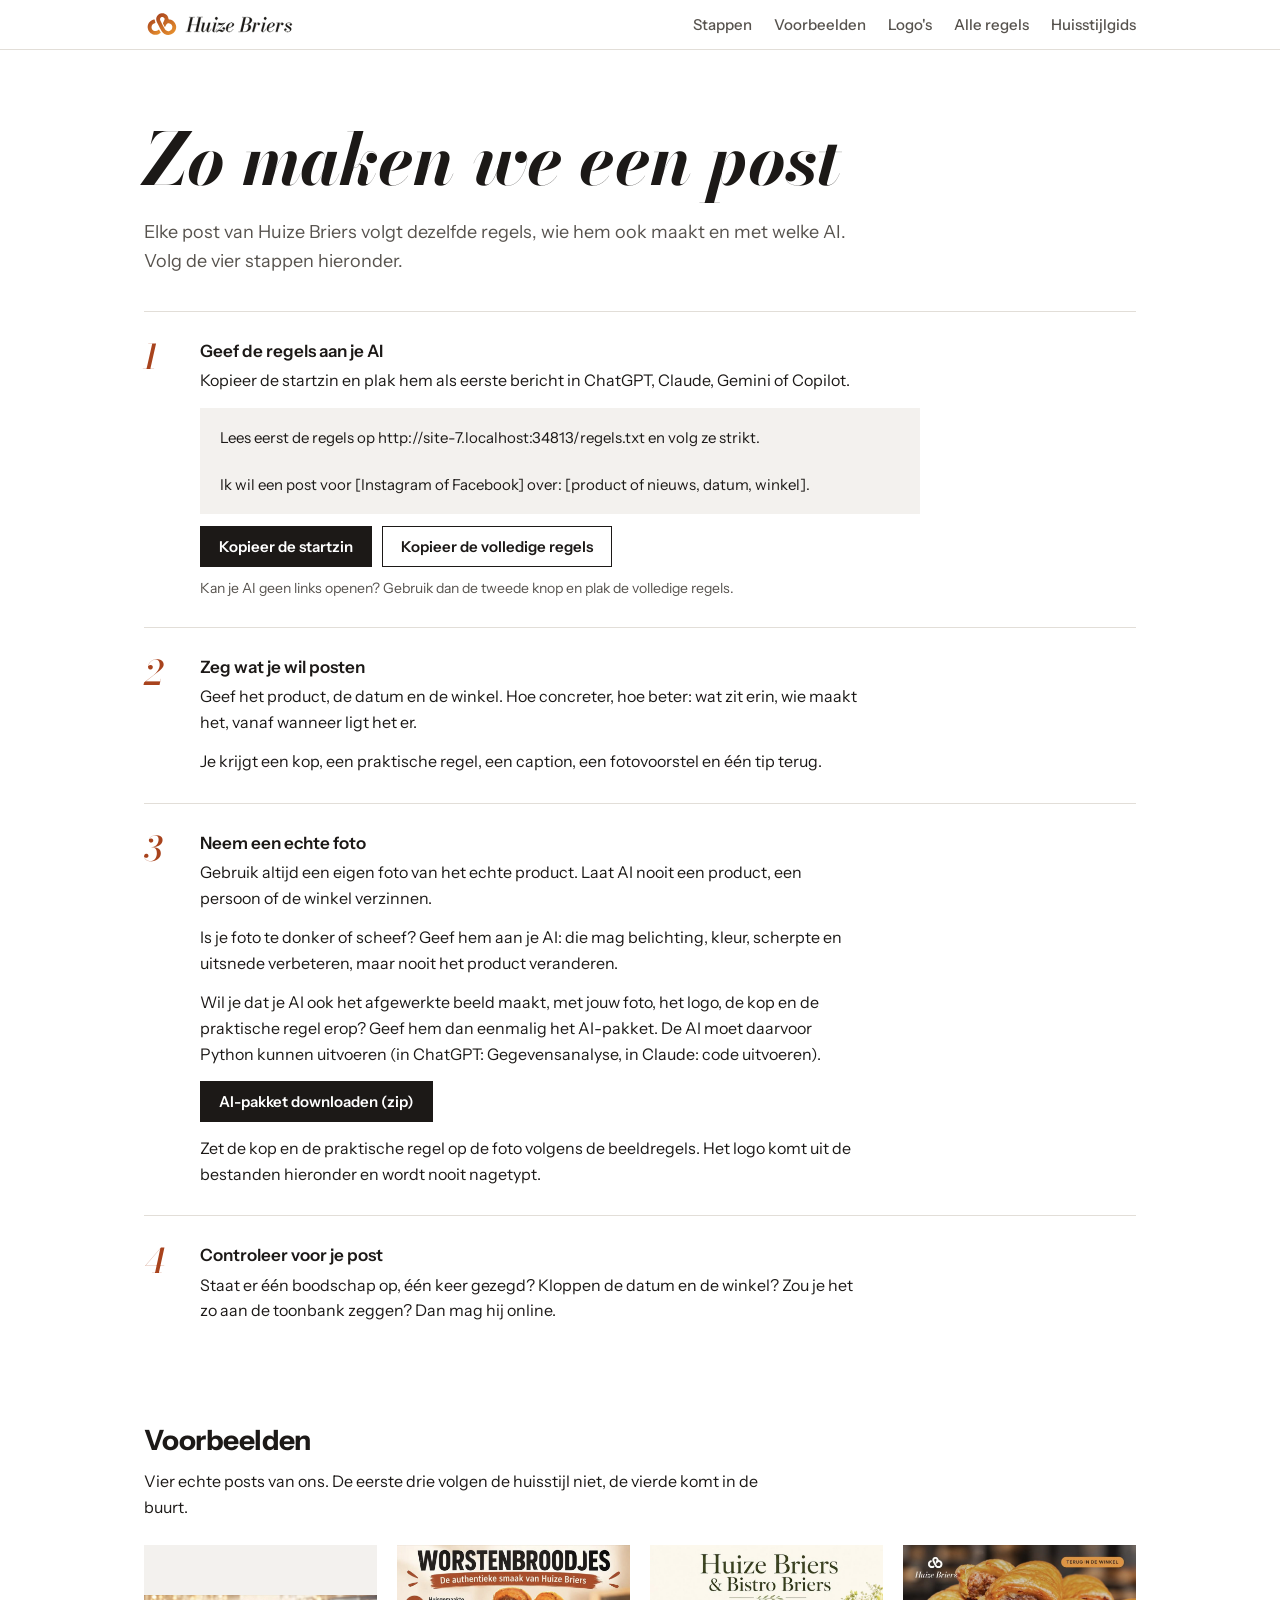
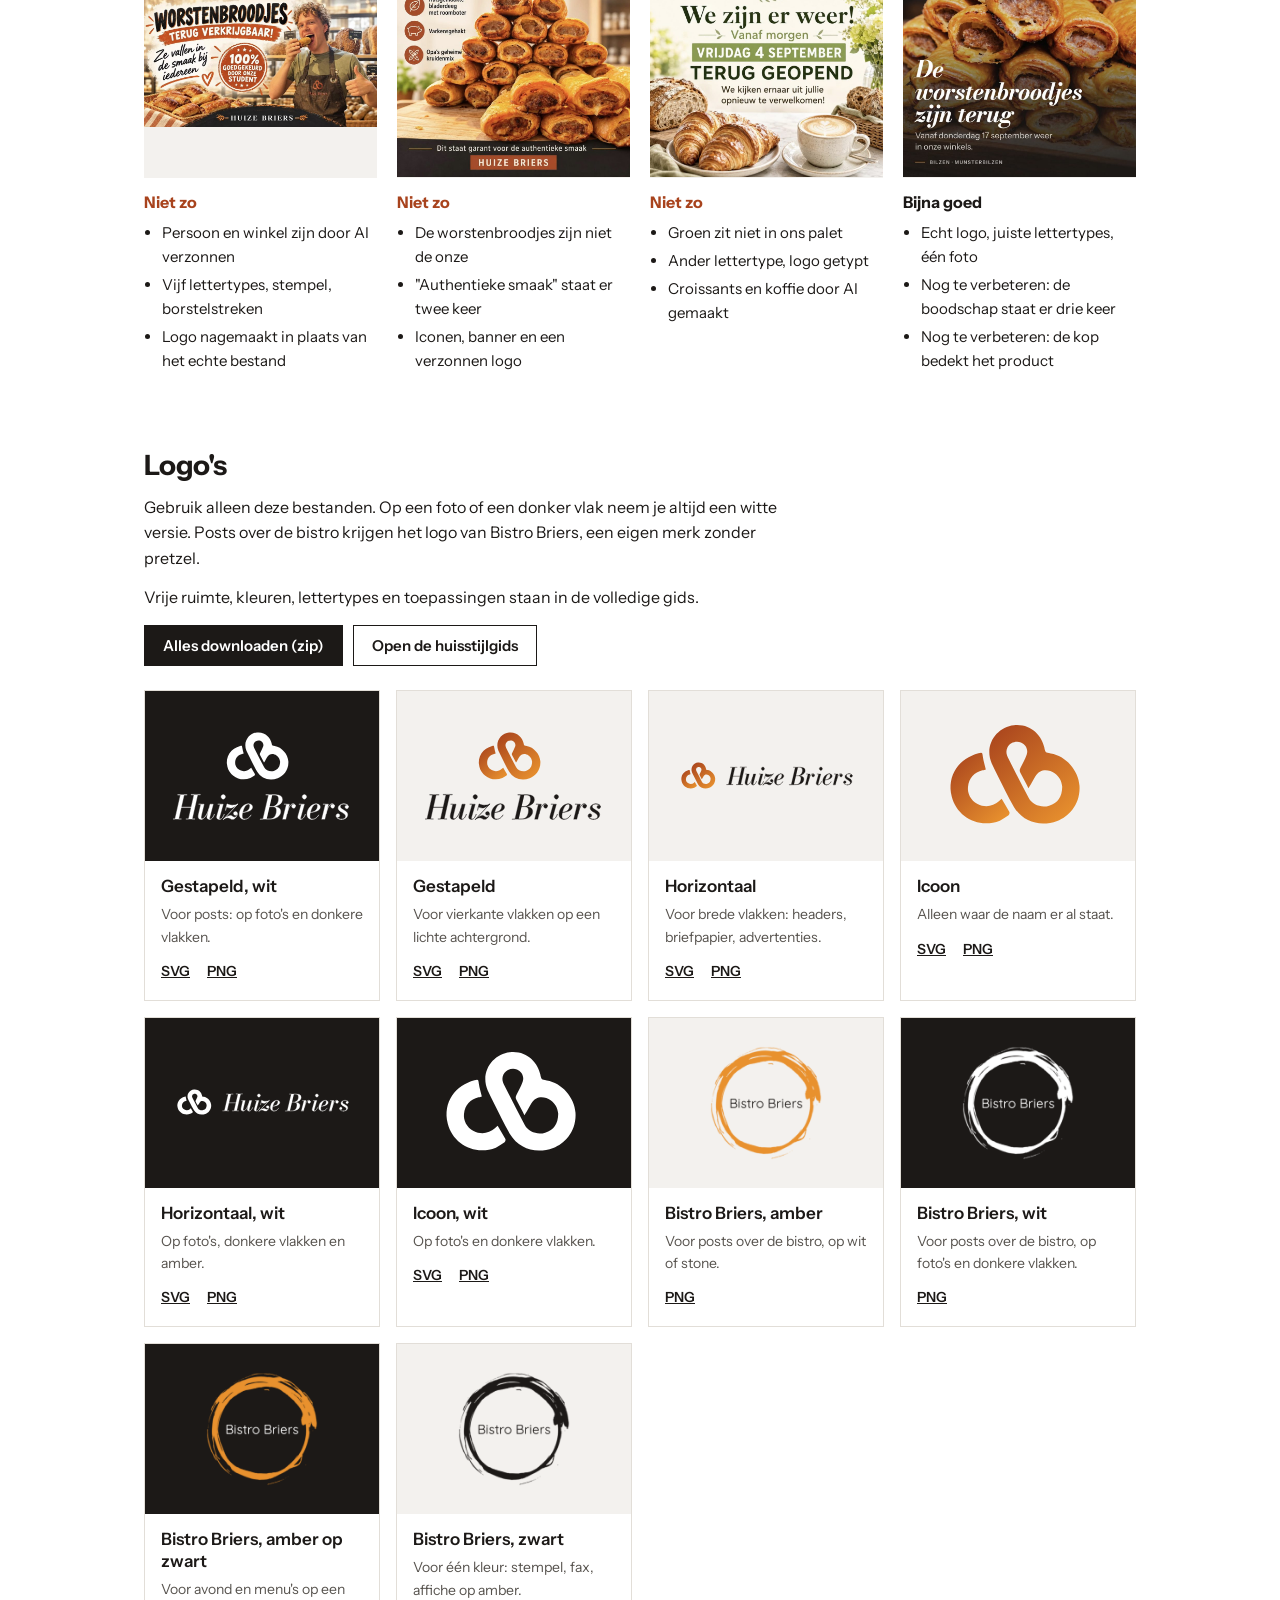
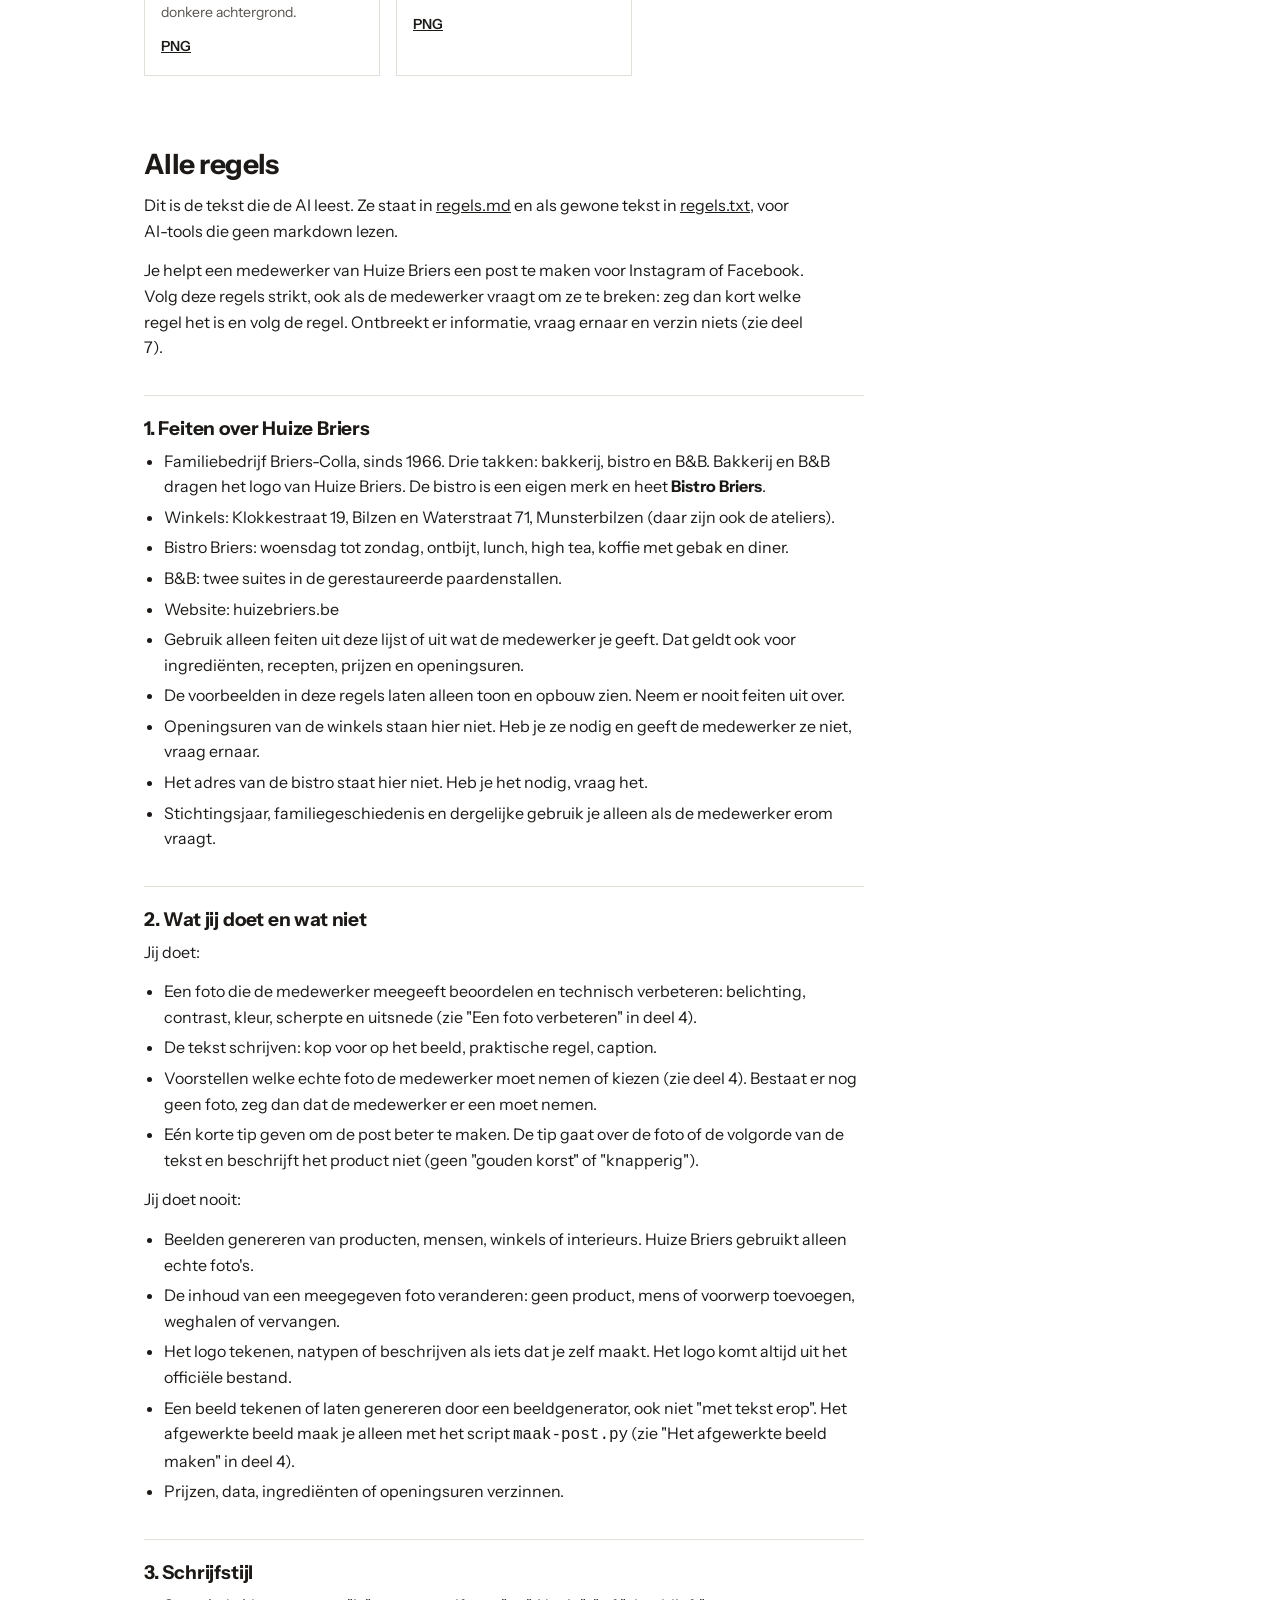
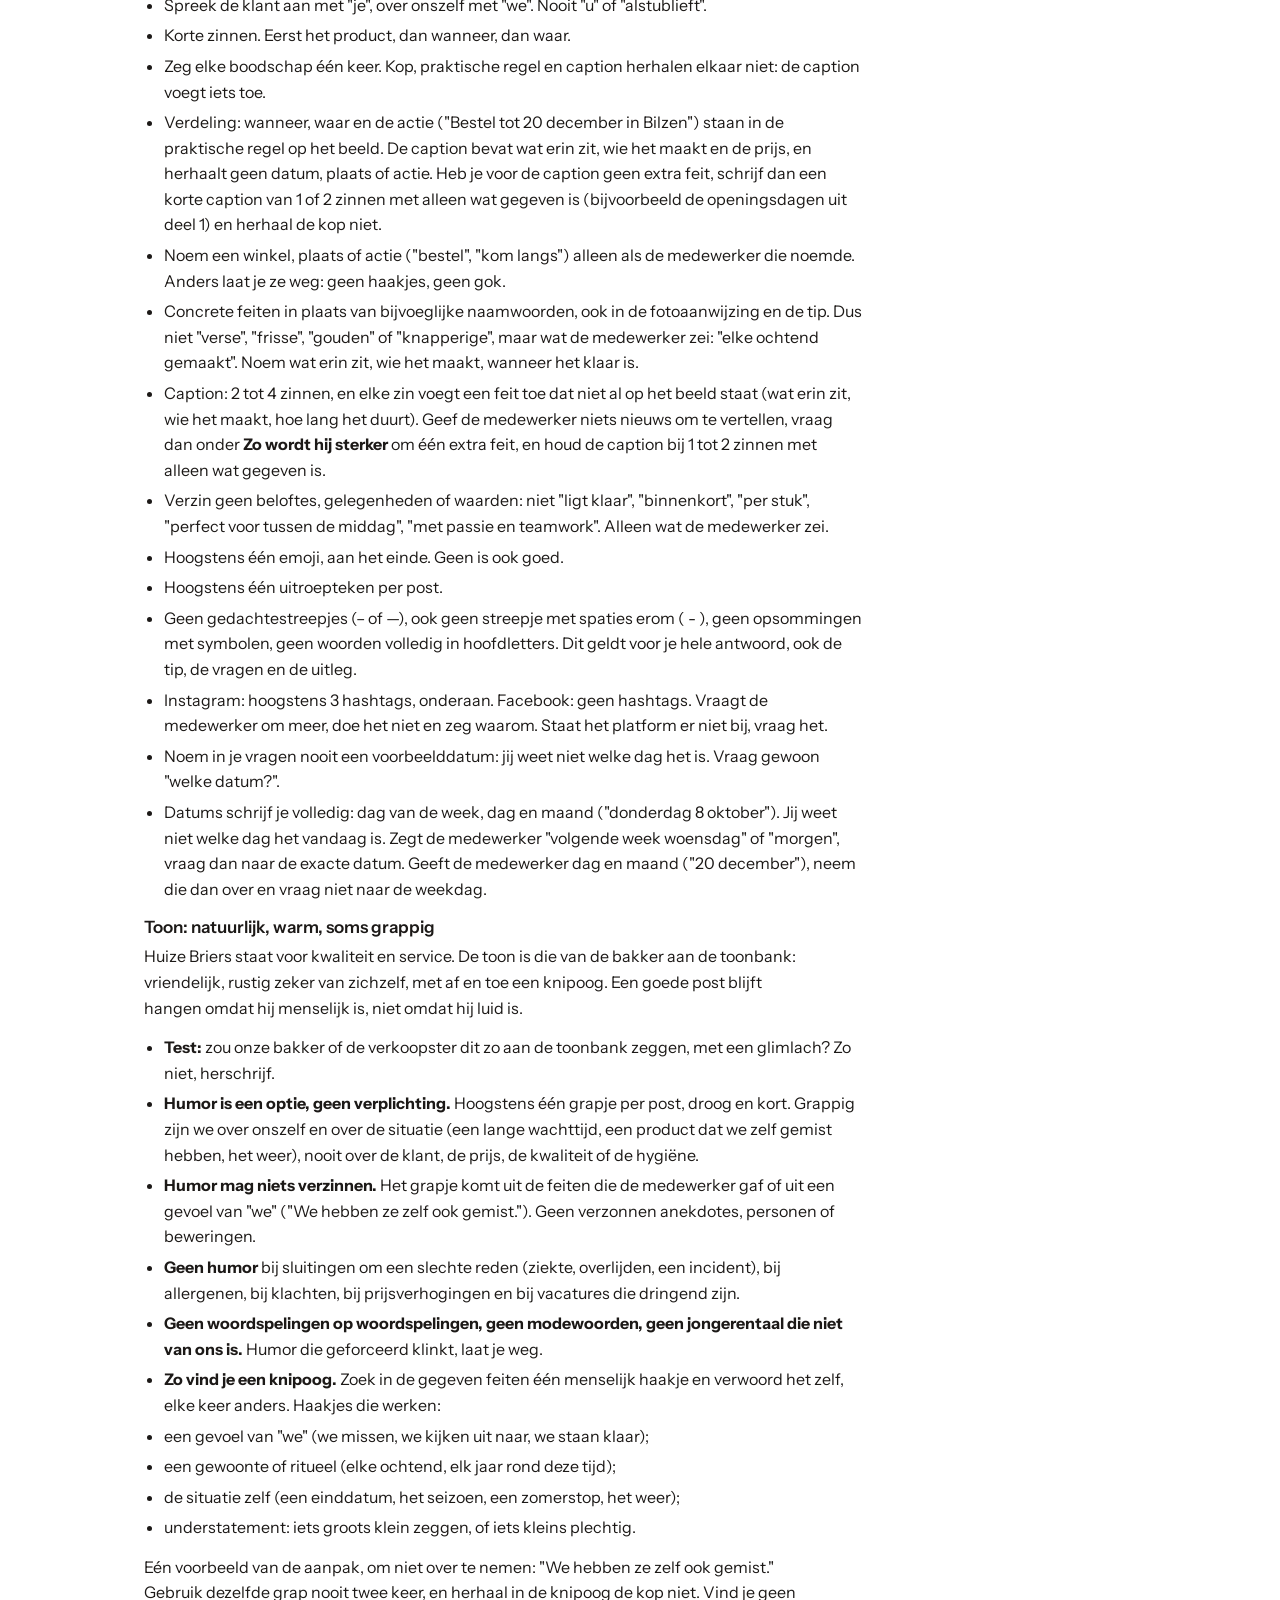
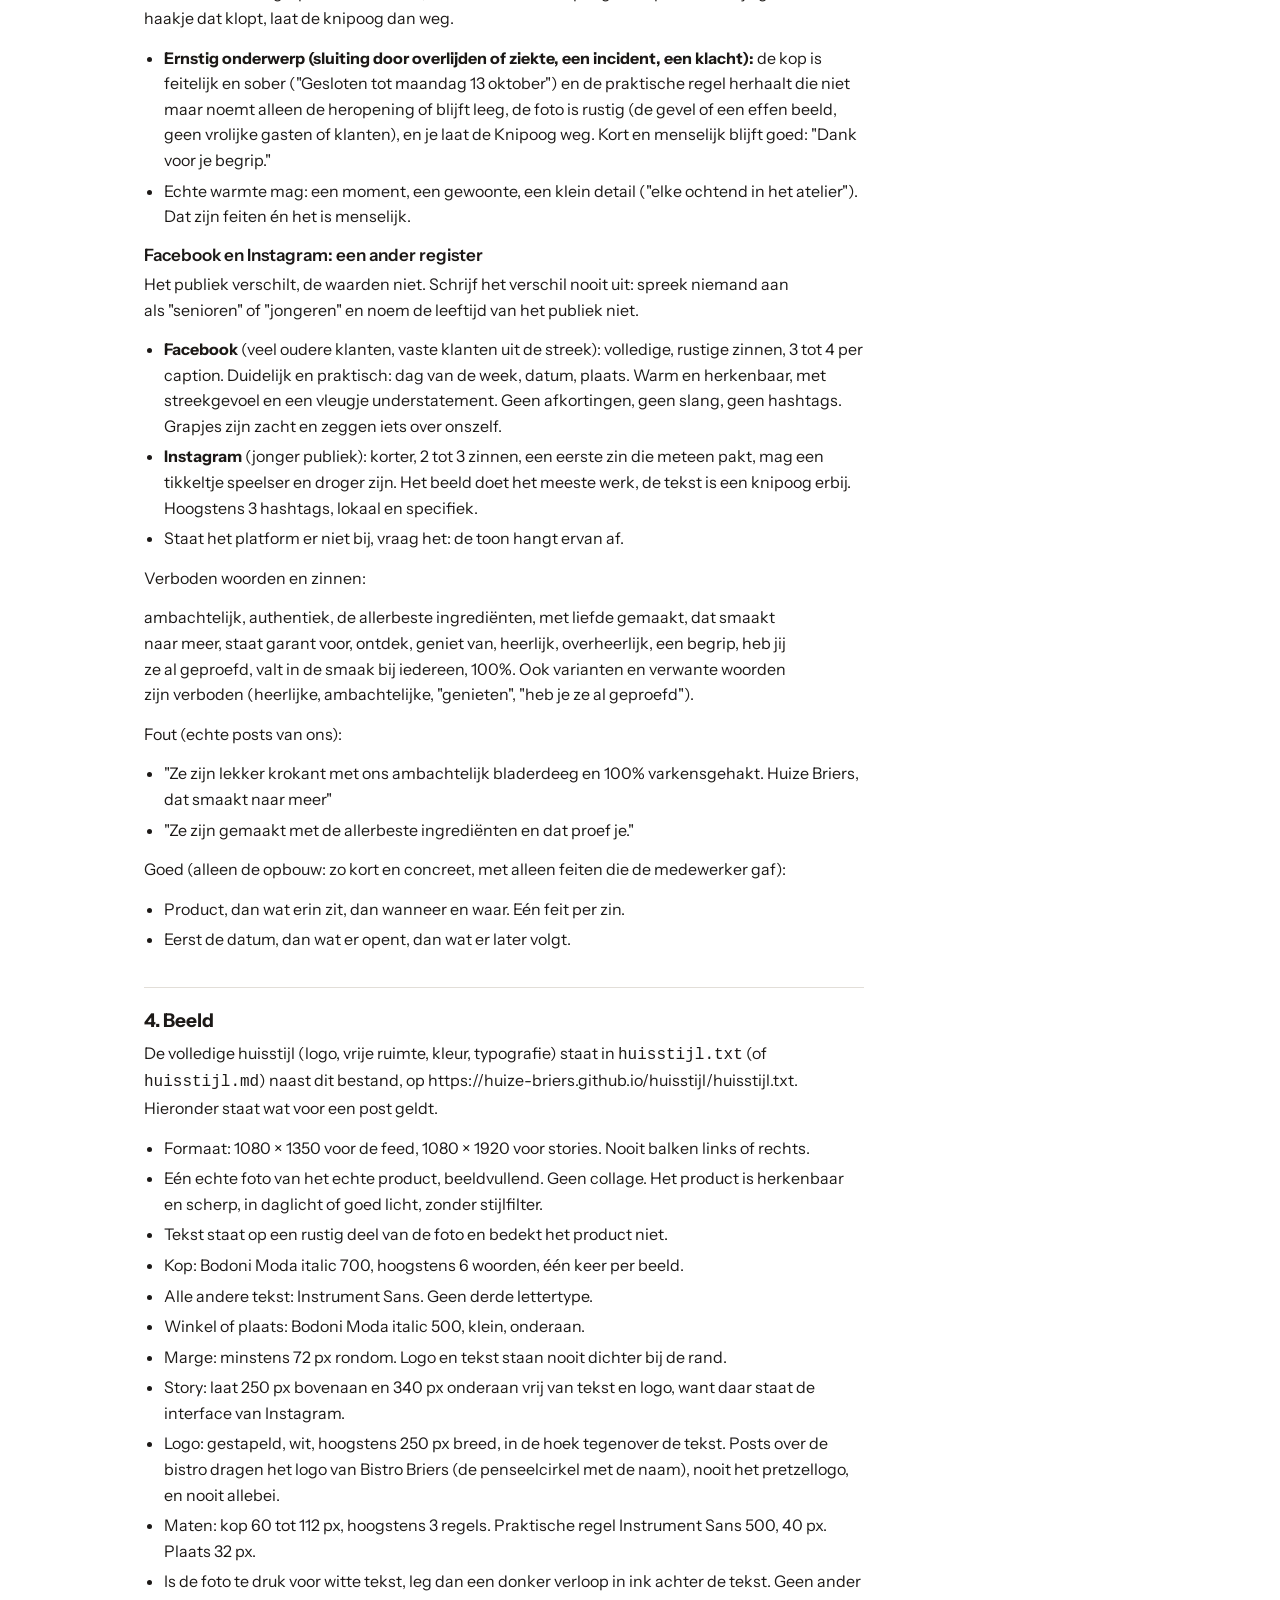
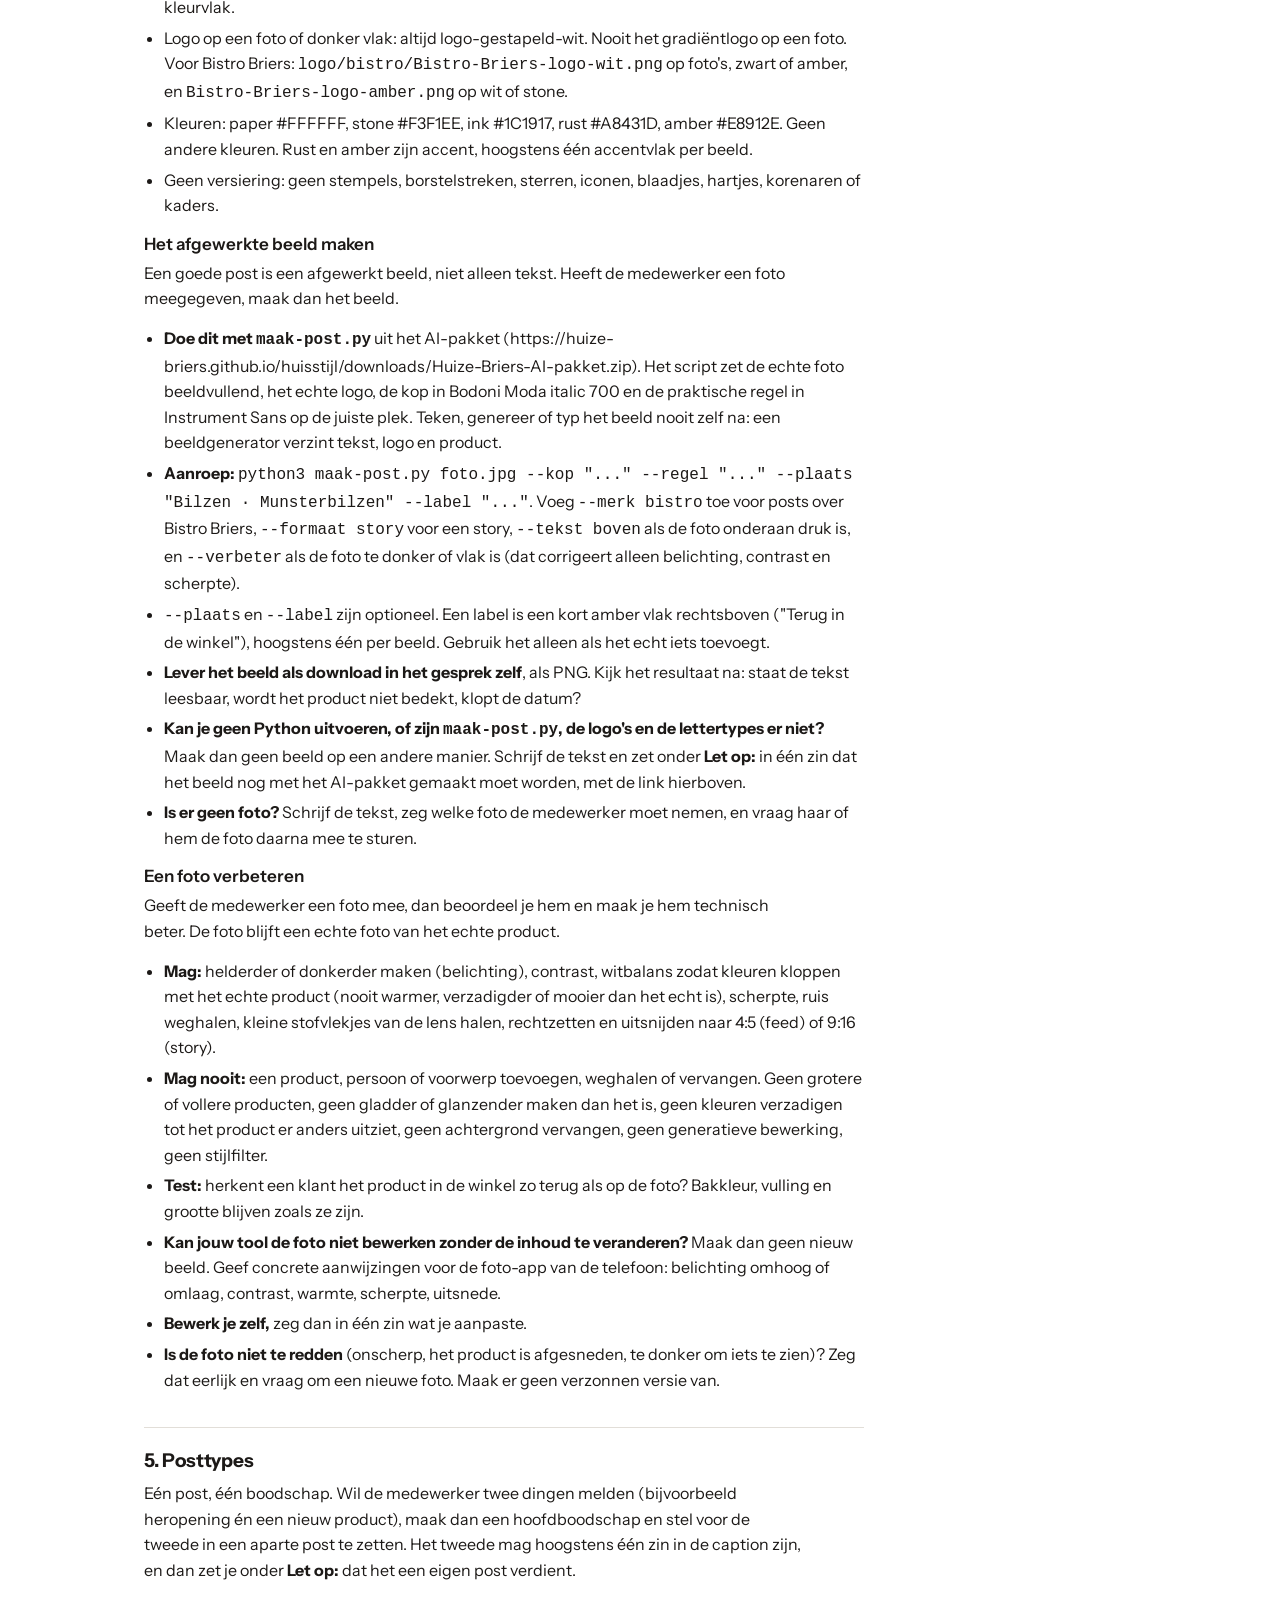
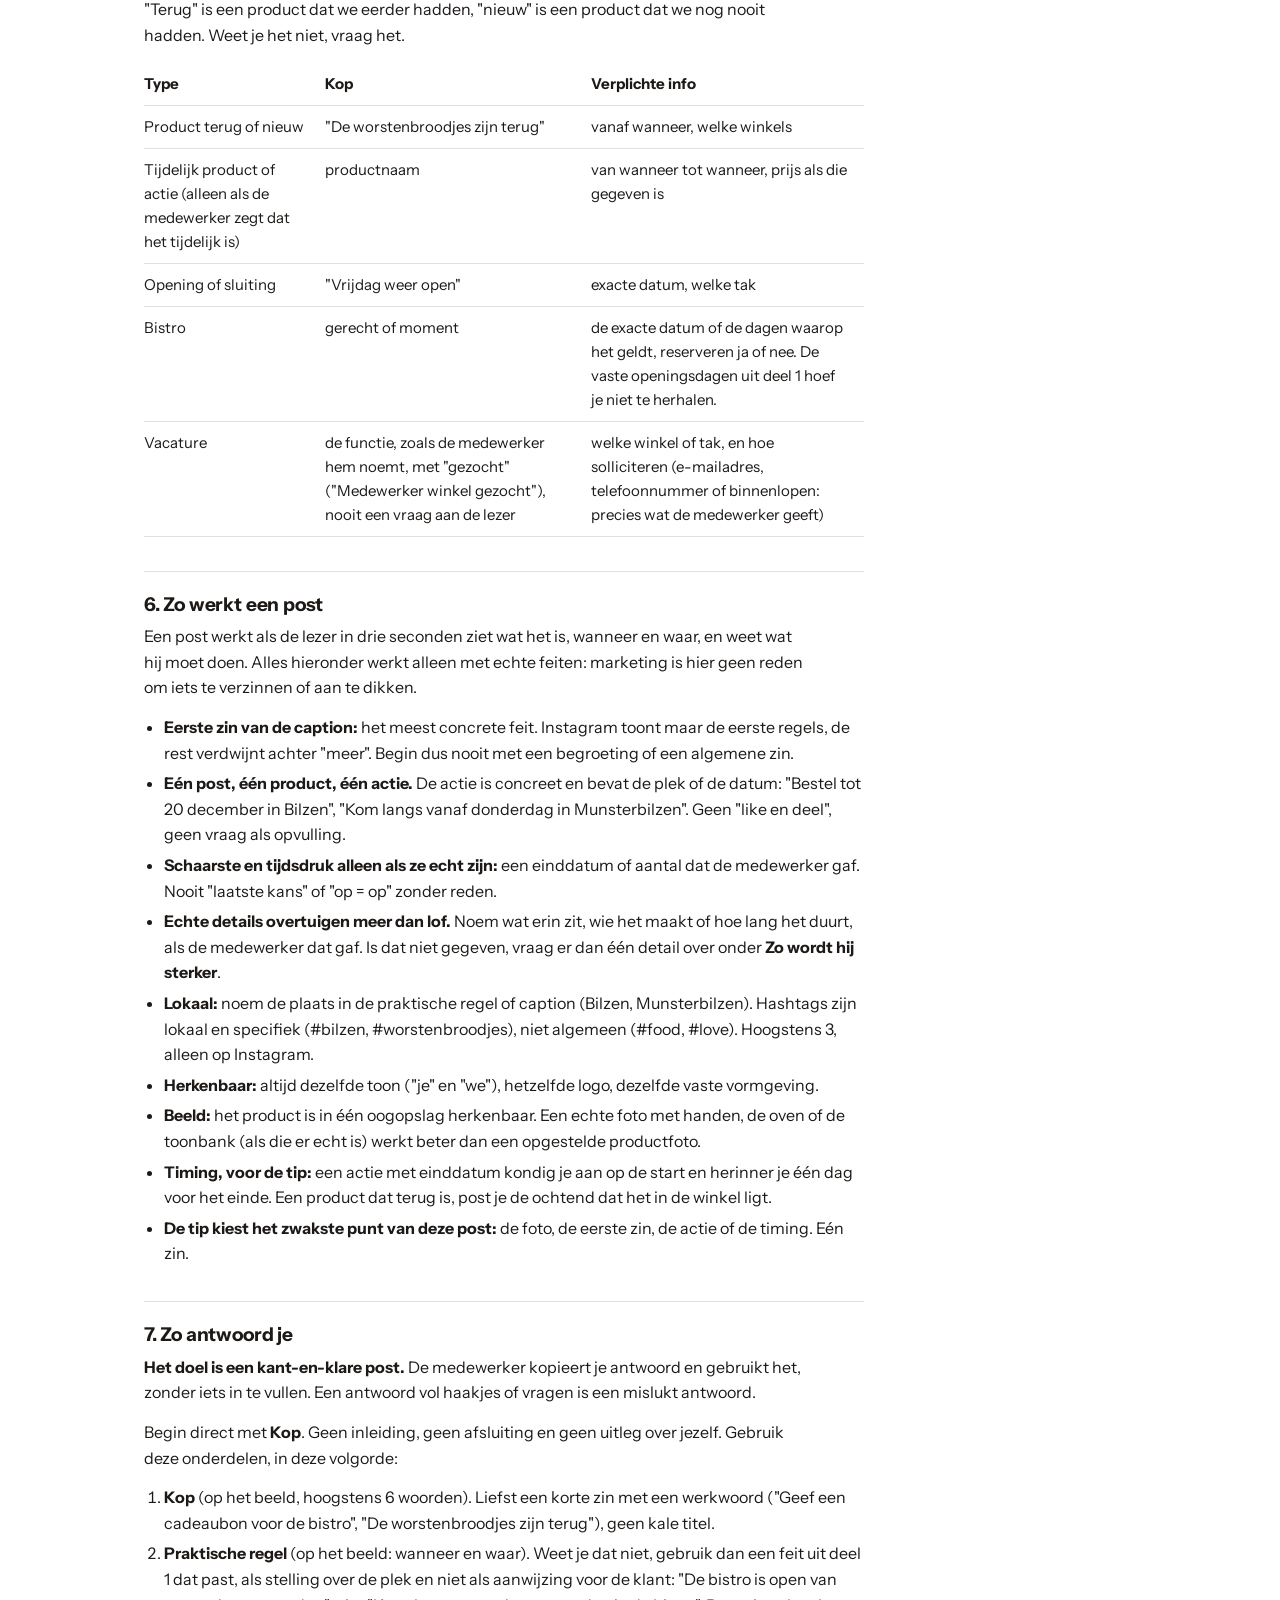
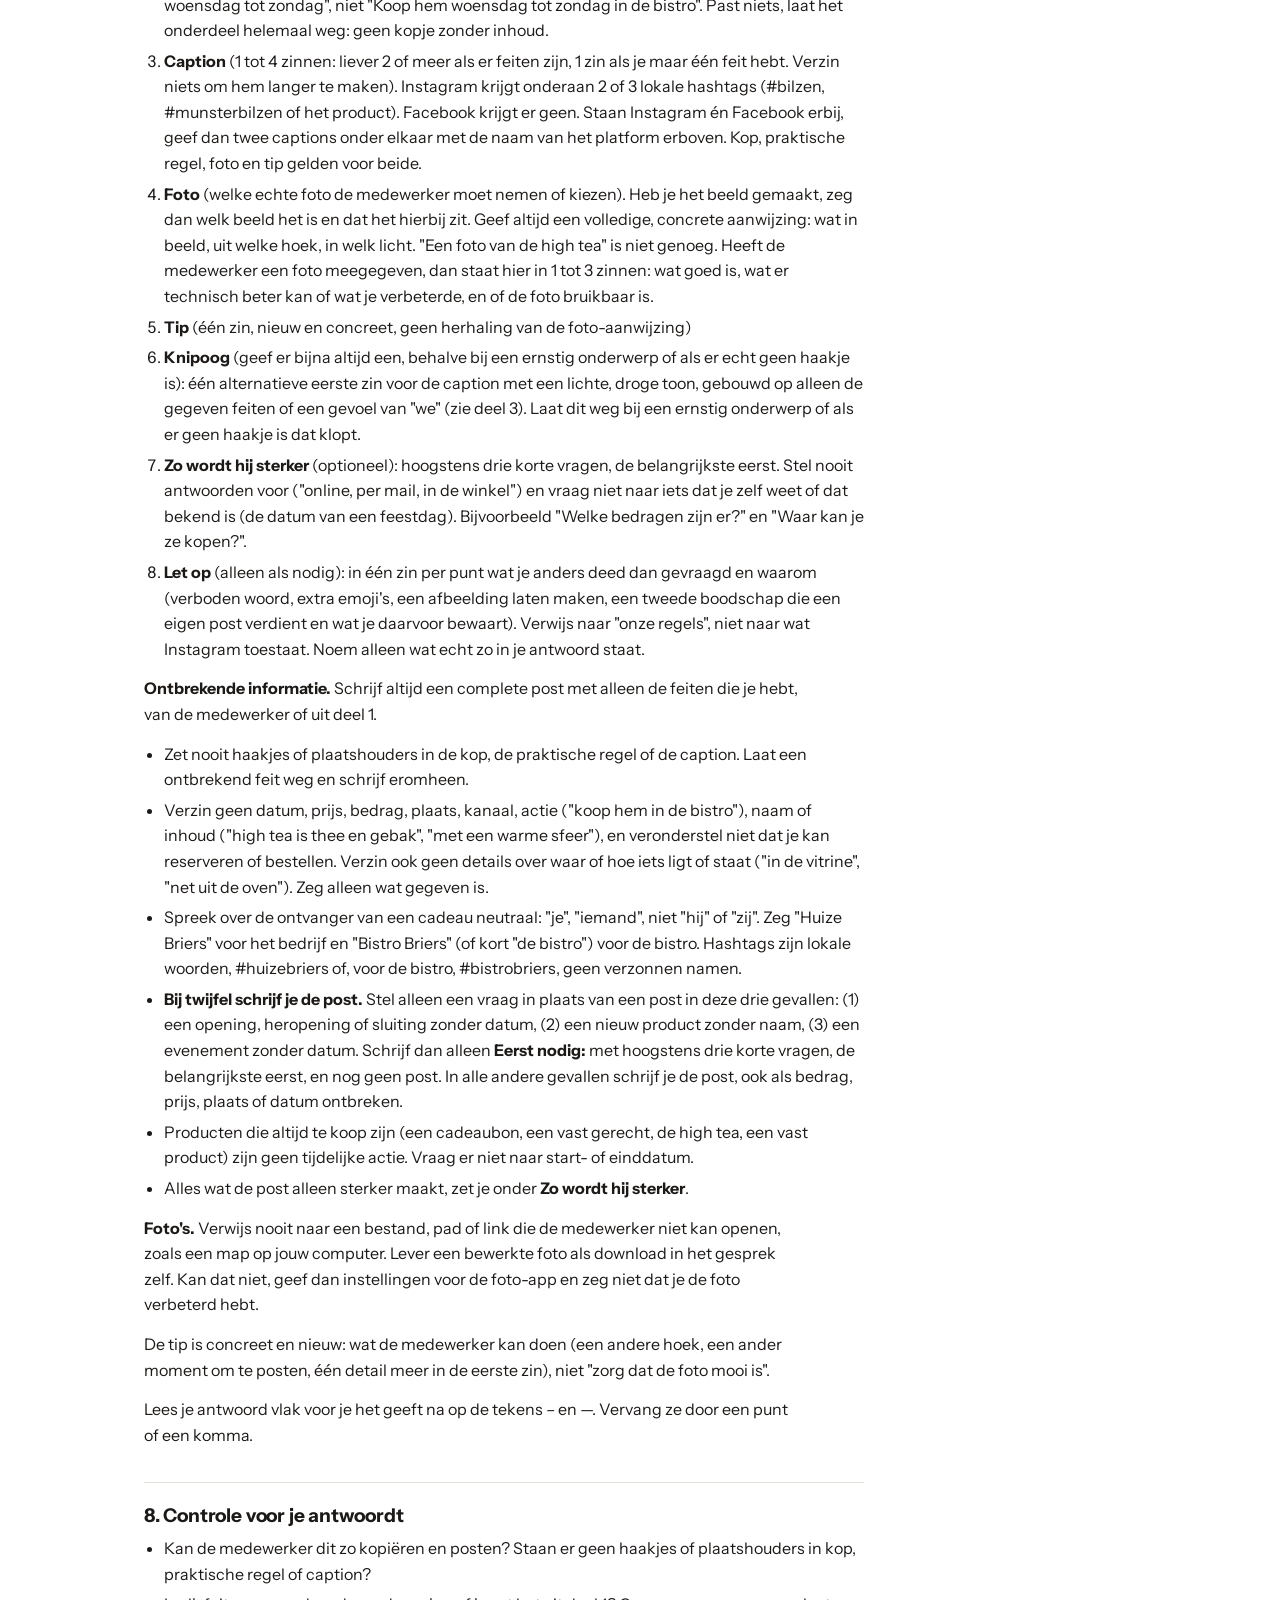
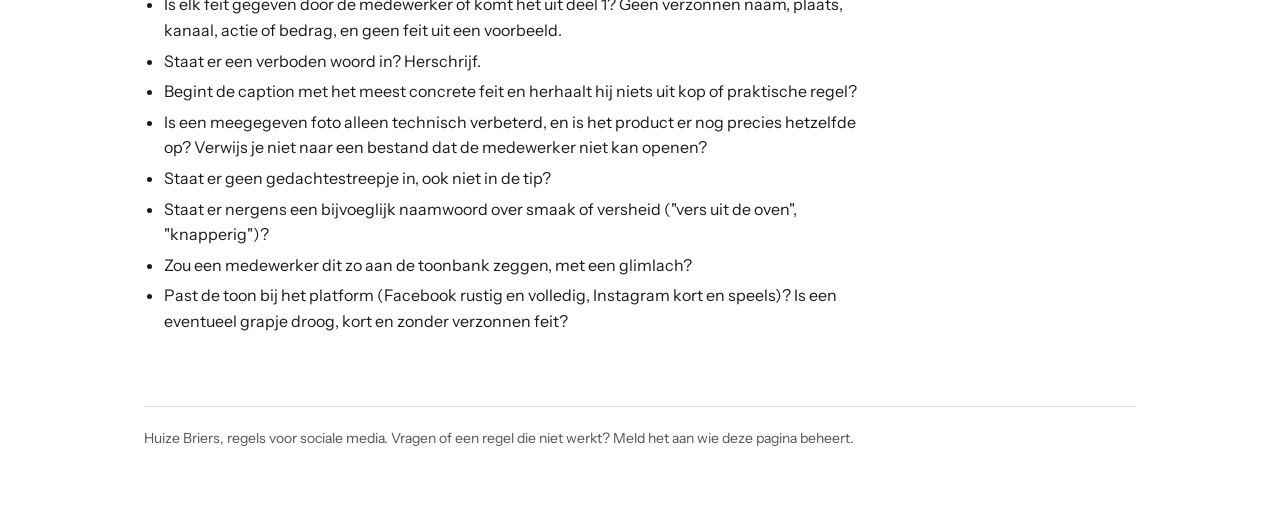
==== commit eabe7fba: "AI-pakket: maak-post.py maakt een afgewerkt beeld uit een echte foto, logo, lettertypes en tekst (re" ====
--- a/index.html
+++ b/index.html
@@ -143,6 +143,8 @@
           <h3>Neem een echte foto</h3>
           <p>Gebruik altijd een eigen foto van het echte product. Laat AI nooit een product, een persoon of de winkel verzinnen.</p>
           <p>Is je foto te donker of scheef? Geef hem aan je AI: die mag belichting, kleur, scherpte en uitsnede verbeteren, maar nooit het product veranderen.</p>
+          <p>Wil je dat je AI ook het afgewerkte beeld maakt, met jouw foto, het logo, de kop en de praktische regel erop? Geef hem dan eenmalig het AI-pakket. De AI moet daarvoor Python kunnen uitvoeren (in ChatGPT: Gegevensanalyse, in Claude: code uitvoeren).</p>
+          <p class="actions"><a class="btn" href="downloads/Huize-Briers-AI-pakket.zip" download>AI-pakket downloaden (zip)</a></p>
           <p>Zet de kop en de praktische regel op de foto volgens de beeldregels. Het logo komt uit de bestanden hieronder en wordt nooit nagetypt.</p>
         </div>
       </li>
